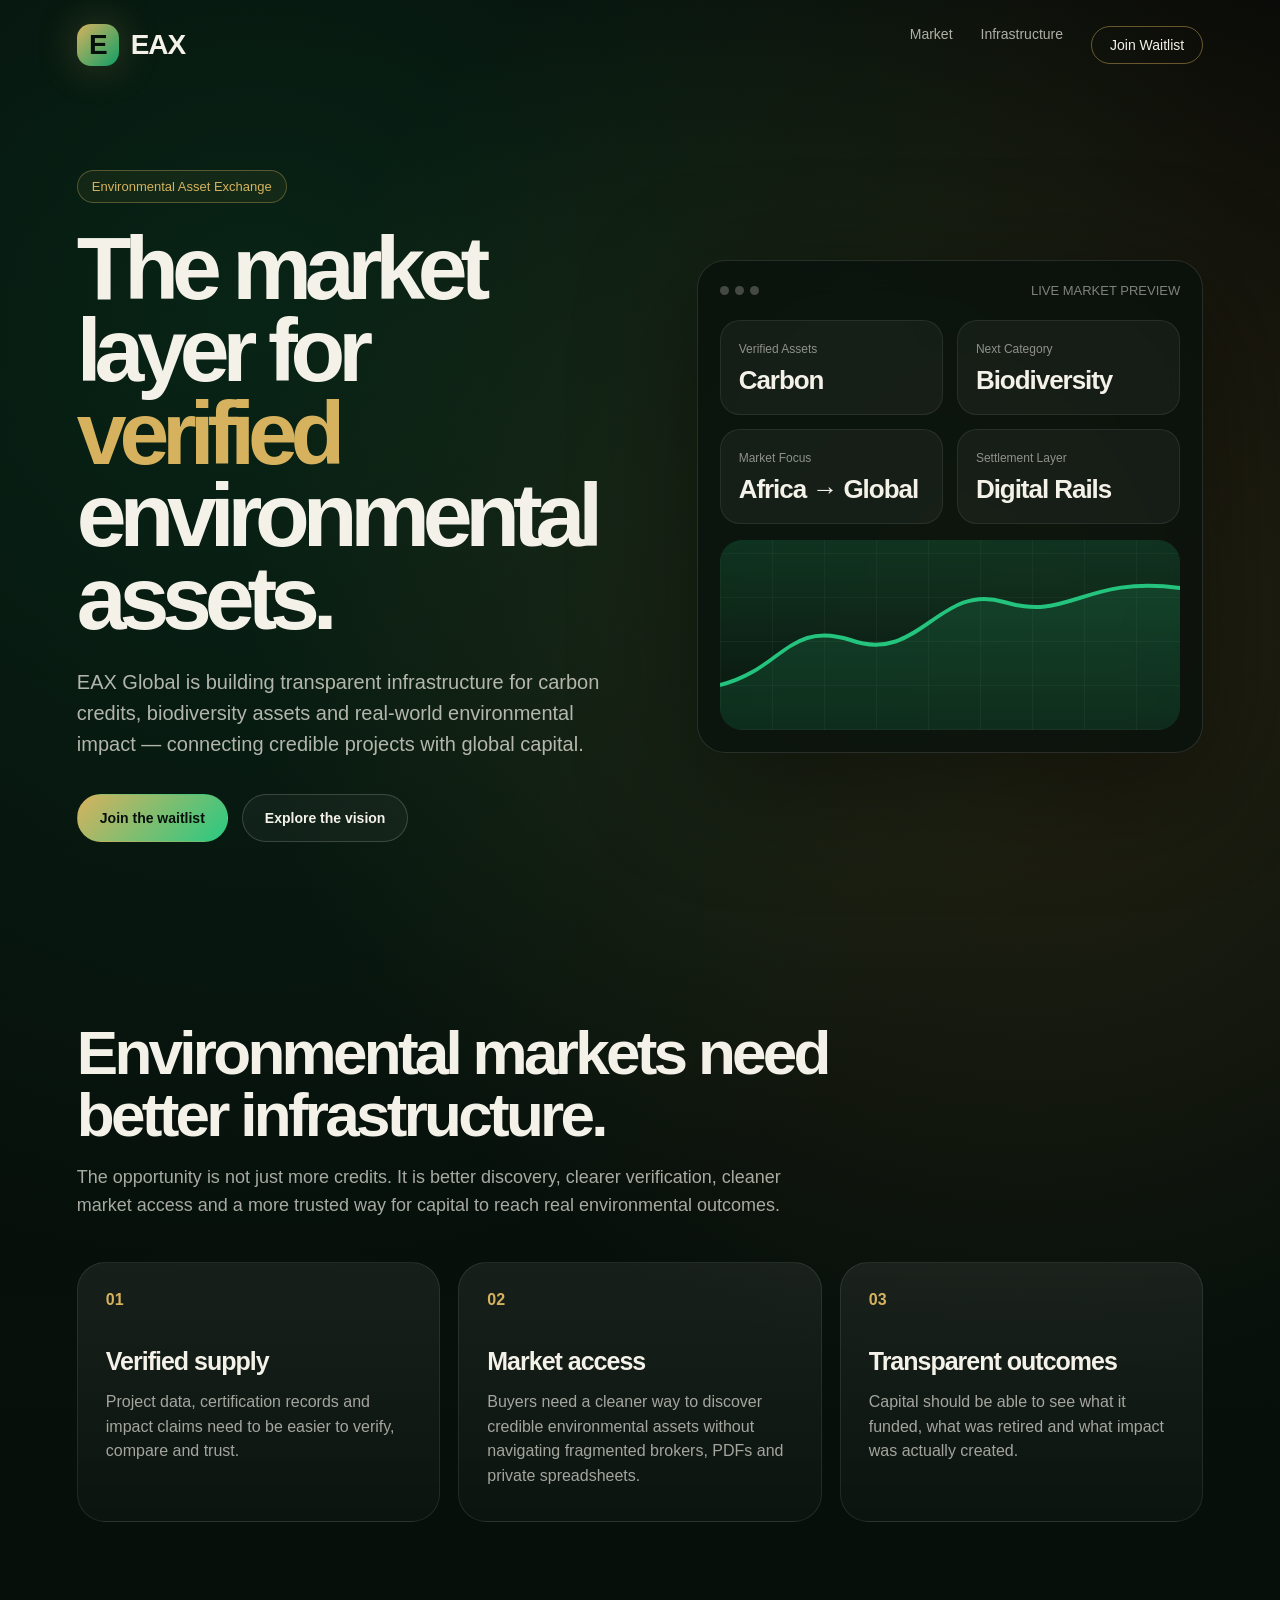
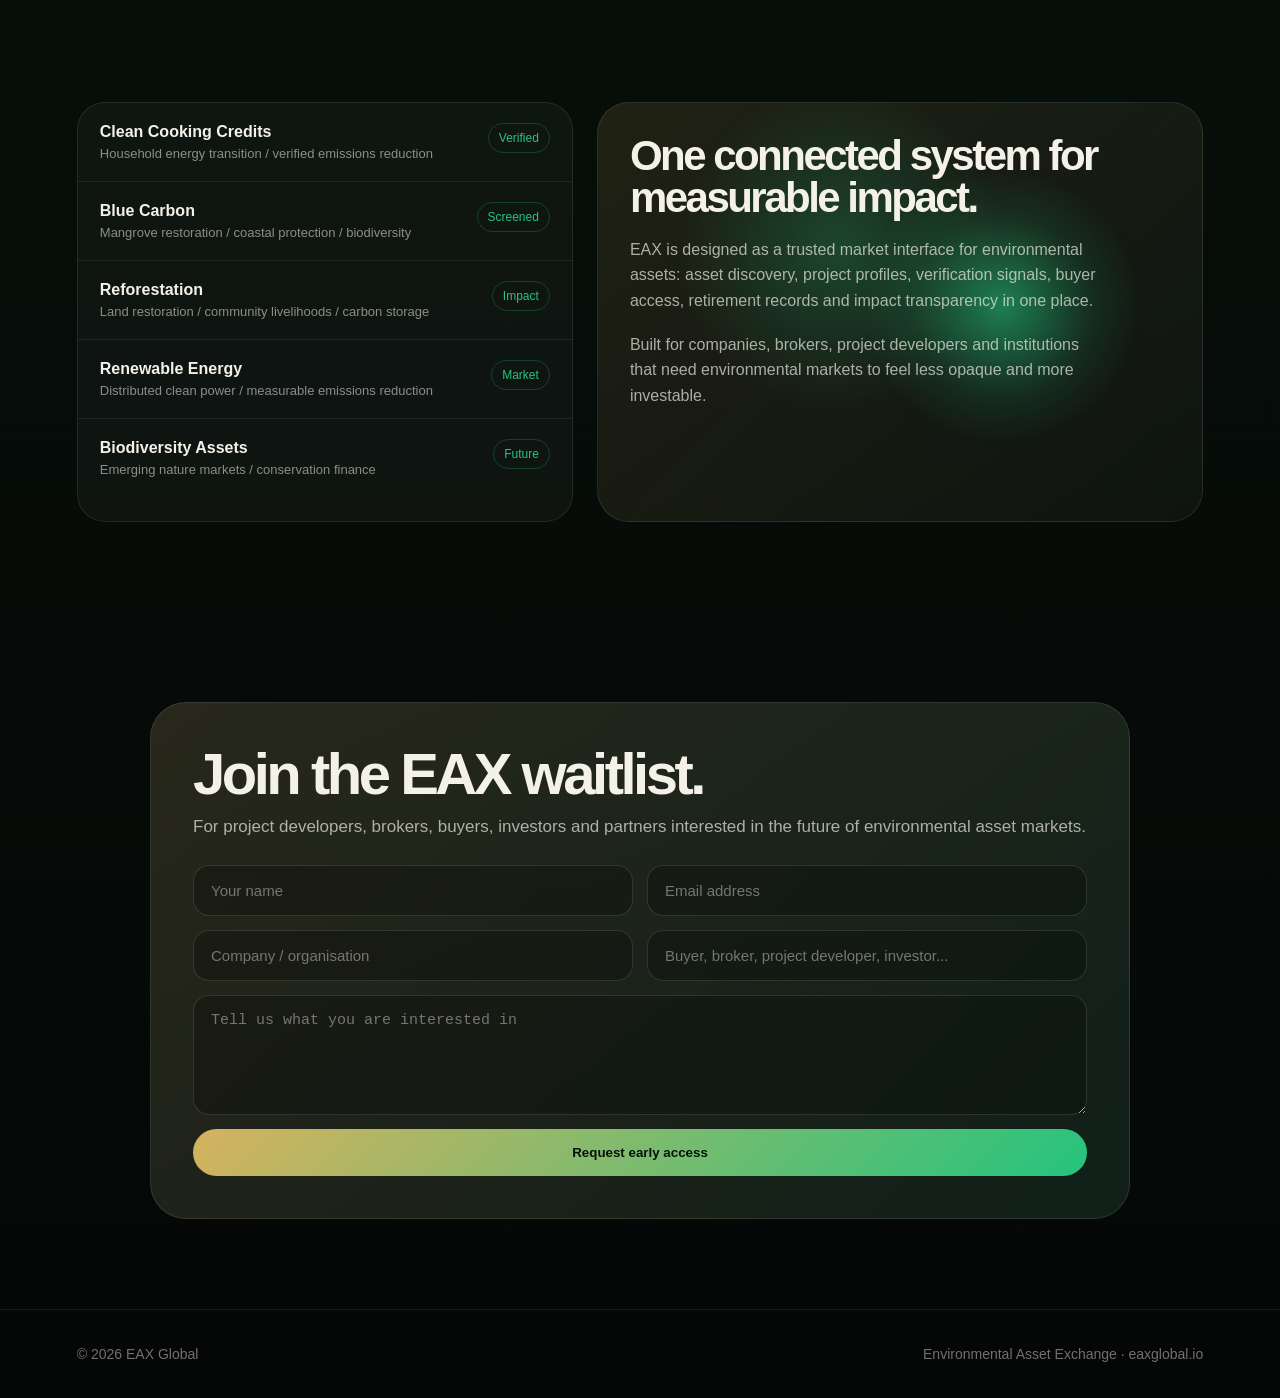
==== Index.html @ 6d9e1824 "Create Index.html" ====
<!DOCTYPE html>
<html lang="en">
<head>
  <meta charset="UTF-8" />
  <meta name="viewport" content="width=device-width, initial-scale=1.0" />
  <title>EAX Global | Environmental Asset Exchange</title>
  <meta name="description" content="EAX Global is building transparent infrastructure for carbon, biodiversity and environmental asset markets." />

  <style>
    * { margin: 0; padding: 0; box-sizing: border-box; }

    body {
      font-family: Inter, Arial, sans-serif;
      background: #050706;
      color: #f4f1e8;
      overflow-x: hidden;
    }

    a { color: inherit; text-decoration: none; }

    .page {
      min-height: 100vh;
      background:
        radial-gradient(circle at 20% 10%, rgba(20, 160, 90, 0.18), transparent 34%),
        radial-gradient(circle at 80% 20%, rgba(212, 168, 74, 0.16), transparent 30%),
        linear-gradient(180deg, #050706 0%, #07100b 45%, #050706 100%);
    }

    header {
      width: 100%;
      padding: 24px 6%;
      display: flex;
      justify-content: space-between;
      align-items: center;
      position: relative;
      z-index: 5;
    }

    .logo {
      display: flex;
      align-items: center;
      gap: 12px;
      font-weight: 800;
      letter-spacing: -0.04em;
      font-size: 28px;
    }

    .mark {
      width: 42px;
      height: 42px;
      border-radius: 14px;
      background: linear-gradient(135deg, #d6b25e, #0f9f66);
      display: grid;
      place-items: center;
      color: #06100b;
      font-weight: 900;
      box-shadow: 0 0 40px rgba(214, 178, 94, 0.25);
    }

    nav {
      display: flex;
      gap: 28px;
      font-size: 14px;
      color: rgba(244, 241, 232, 0.7);
    }

    .nav-cta {
      padding: 10px 18px;
      border: 1px solid rgba(214,178,94,0.45);
      border-radius: 999px;
      color: #f4f1e8;
    }

    .hero {
      min-height: 84vh;
      padding: 80px 6% 90px;
      display: grid;
      grid-template-columns: 1.05fr 0.95fr;
      gap: 60px;
      align-items: center;
      position: relative;
    }

    .eyebrow {
      display: inline-flex;
      padding: 8px 14px;
      border: 1px solid rgba(214,178,94,0.35);
      border-radius: 999px;
      color: #d6b25e;
      font-size: 13px;
      margin-bottom: 24px;
      background: rgba(214,178,94,0.06);
    }

    h1 {
      font-size: clamp(48px, 7vw, 92px);
      line-height: 0.92;
      letter-spacing: -0.08em;
      max-width: 850px;
    }

    .gold { color: #d6b25e; }
    .green { color: #24c47e; }

    .hero p {
      margin-top: 28px;
      font-size: 20px;
      line-height: 1.55;
      color: rgba(244, 241, 232, 0.72);
      max-width: 660px;
    }

    .actions {
      display: flex;
      gap: 14px;
      margin-top: 34px;
      flex-wrap: wrap;
    }

    .btn {
      padding: 15px 22px;
      border-radius: 999px;
      font-weight: 700;
      font-size: 14px;
      border: 1px solid transparent;
      cursor: pointer;
    }

    .btn-primary {
      background: linear-gradient(135deg, #d6b25e, #29c982);
      color: #07100b;
    }

    .btn-secondary {
      border-color: rgba(244,241,232,0.18);
      color: #f4f1e8;
      background: rgba(255,255,255,0.04);
    }

    .terminal {
      border: 1px solid rgba(244,241,232,0.12);
      background: rgba(8, 17, 12, 0.78);
      border-radius: 28px;
      padding: 22px;
      box-shadow: 0 30px 120px rgba(0,0,0,0.45);
      backdrop-filter: blur(18px);
    }

    .terminal-top {
      display: flex;
      justify-content: space-between;
      align-items: center;
      margin-bottom: 22px;
      color: rgba(244,241,232,0.5);
      font-size: 13px;
    }

    .dots span {
      width: 9px;
      height: 9px;
      border-radius: 50%;
      display: inline-block;
      background: rgba(244,241,232,0.25);
      margin-right: 6px;
    }

    .metric-grid {
      display: grid;
      grid-template-columns: repeat(2, 1fr);
      gap: 14px;
    }

    .metric {
      padding: 18px;
      border-radius: 20px;
      background: rgba(255,255,255,0.045);
      border: 1px solid rgba(255,255,255,0.08);
    }

    .metric small {
      color: rgba(244,241,232,0.55);
      font-size: 12px;
    }

    .metric strong {
      display: block;
      margin-top: 8px;
      font-size: 26px;
      letter-spacing: -0.04em;
    }

    .chart {
      margin-top: 16px;
      height: 190px;
      border-radius: 22px;
      background:
        linear-gradient(180deg, rgba(36,196,126,0.18), transparent),
        repeating-linear-gradient(90deg, rgba(255,255,255,0.04) 0 1px, transparent 1px 52px),
        repeating-linear-gradient(0deg, rgba(255,255,255,0.04) 0 1px, transparent 1px 44px);
      position: relative;
      overflow: hidden;
    }

    .chart svg {
      position: absolute;
      inset: 0;
      width: 100%;
      height: 100%;
    }

    section {
      padding: 90px 6%;
    }

    .section-head {
      max-width: 760px;
      margin-bottom: 42px;
    }

    .section-head h2 {
      font-size: clamp(34px, 5vw, 62px);
      line-height: 1;
      letter-spacing: -0.06em;
      margin-bottom: 18px;
    }

    .section-head p {
      color: rgba(244,241,232,0.68);
      font-size: 18px;
      line-height: 1.55;
    }

    .cards {
      display: grid;
      grid-template-columns: repeat(3, 1fr);
      gap: 18px;
    }

    .card {
      min-height: 260px;
      padding: 28px;
      border-radius: 28px;
      background: linear-gradient(180deg, rgba(255,255,255,0.065), rgba(255,255,255,0.025));
      border: 1px solid rgba(255,255,255,0.09);
    }

    .card .num {
      color: #d6b25e;
      font-weight: 800;
      margin-bottom: 38px;
    }

    .card h3 {
      font-size: 25px;
      letter-spacing: -0.04em;
      margin-bottom: 14px;
    }

    .card p {
      color: rgba(244,241,232,0.65);
      line-height: 1.55;
    }

    .market {
      display: grid;
      grid-template-columns: 0.9fr 1.1fr;
      gap: 24px;
      align-items: stretch;
    }

    .asset-list {
      border-radius: 28px;
      overflow: hidden;
      border: 1px solid rgba(255,255,255,0.09);
      background: rgba(255,255,255,0.035);
    }

    .row {
      display: grid;
      grid-template-columns: 1fr auto;
      padding: 20px 22px;
      border-bottom: 1px solid rgba(255,255,255,0.075);
      gap: 18px;
    }

    .row:last-child { border-bottom: none; }

    .row span {
      color: rgba(244,241,232,0.55);
      font-size: 13px;
      display: block;
      margin-top: 5px;
    }

    .badge {
      color: #24c47e;
      border: 1px solid rgba(36,196,126,0.25);
      padding: 7px 10px;
      border-radius: 999px;
      font-size: 12px;
      height: fit-content;
    }

    .visual {
      border-radius: 32px;
      padding: 32px;
      min-height: 420px;
      background:
        radial-gradient(circle at 40% 35%, rgba(36,196,126,0.25), transparent 36%),
        linear-gradient(135deg, rgba(214,178,94,0.12), rgba(255,255,255,0.035));
      border: 1px solid rgba(255,255,255,0.09);
      position: relative;
      overflow: hidden;
    }

    .orb {
      position: absolute;
      width: 280px;
      height: 280px;
      border-radius: 50%;
      right: 10%;
      top: 15%;
      background:
        radial-gradient(circle, rgba(36,196,126,0.6), rgba(36,196,126,0.12) 45%, transparent 70%);
      filter: blur(4px);
    }

    .visual-content {
      position: relative;
      z-index: 2;
      max-width: 470px;
    }

    .visual-content h3 {
      font-size: 42px;
      line-height: 1;
      letter-spacing: -0.06em;
      margin-bottom: 18px;
    }

    .visual-content p {
      color: rgba(244,241,232,0.68);
      line-height: 1.6;
    }

    .form-wrap {
      max-width: 980px;
      margin: 0 auto;
      border-radius: 36px;
      padding: 42px;
      background:
        linear-gradient(135deg, rgba(214,178,94,0.12), rgba(36,196,126,0.08)),
        rgba(255,255,255,0.04);
      border: 1px solid rgba(255,255,255,0.1);
    }

    .form-wrap h2 {
      font-size: clamp(34px, 5vw, 58px);
      line-height: 1;
      letter-spacing: -0.06em;
      margin-bottom: 14px;
    }

    .form-wrap p {
      color: rgba(244,241,232,0.68);
      margin-bottom: 28px;
      font-size: 17px;
    }

    form {
      display: grid;
      grid-template-columns: repeat(2, 1fr);
      gap: 14px;
    }

    input, textarea {
      width: 100%;
      padding: 16px 17px;
      border-radius: 16px;
      border: 1px solid rgba(255,255,255,0.12);
      background: rgba(0,0,0,0.24);
      color: #f4f1e8;
      font-size: 15px;
      outline: none;
    }

    textarea {
      grid-column: span 2;
      min-height: 120px;
      resize: vertical;
    }

    form button {
      grid-column: span 2;
      padding: 16px 22px;
      border: none;
      border-radius: 999px;
      background: linear-gradient(135deg, #d6b25e, #24c47e);
      color: #07100b;
      font-weight: 900;
      cursor: pointer;
    }

    footer {
      padding: 36px 6%;
      display: flex;
      justify-content: space-between;
      color: rgba(244,241,232,0.45);
      border-top: 1px solid rgba(255,255,255,0.08);
      font-size: 14px;
    }

    @media (max-width: 900px) {
      nav { display: none; }

      .hero,
      .market {
        grid-template-columns: 1fr;
      }

      .cards {
        grid-template-columns: 1fr;
      }

      .metric-grid {
        grid-template-columns: 1fr;
      }

      form {
        grid-template-columns: 1fr;
      }

      textarea,
      form button {
        grid-column: span 1;
      }

      footer {
        flex-direction: column;
        gap: 10px;
      }
    }
  </style>
</head>

<body>
  <div class="page">
    <header>
      <div class="logo">
        <div class="mark">E</div>
        <div>EAX</div>
      </div>

      <nav>
        <a href="#market">Market</a>
        <a href="#infrastructure">Infrastructure</a>
        <a href="#waitlist" class="nav-cta">Join Waitlist</a>
      </nav>
    </header>

    <main>
      <section class="hero">
        <div>
          <div class="eyebrow">Environmental Asset Exchange</div>

          <h1>
            The market layer for <span class="gold">verified</span> environmental assets.
          </h1>

          <p>
            EAX Global is building transparent infrastructure for carbon credits,
            biodiversity assets and real-world environmental impact — connecting
            credible projects with global capital.
          </p>

          <div class="actions">
            <a href="#waitlist" class="btn btn-primary">Join the waitlist</a>
            <a href="#market" class="btn btn-secondary">Explore the vision</a>
          </div>
        </div>

        <div class="terminal">
          <div class="terminal-top">
            <div class="dots"><span></span><span></span><span></span></div>
            <div>LIVE MARKET PREVIEW</div>
          </div>

          <div class="metric-grid">
            <div class="metric">
              <small>Verified Assets</small>
              <strong>Carbon</strong>
            </div>
            <div class="metric">
              <small>Next Category</small>
              <strong>Biodiversity</strong>
            </div>
            <div class="metric">
              <small>Market Focus</small>
              <strong>Africa → Global</strong>
            </div>
            <div class="metric">
              <small>Settlement Layer</small>
              <strong>Digital Rails</strong>
            </div>
          </div>

          <div class="chart">
            <svg viewBox="0 0 600 190" preserveAspectRatio="none">
              <path d="M0 145 C80 130 90 80 170 100 C260 125 285 42 370 62 C455 82 475 35 600 48"
                fill="none" stroke="#24c47e" stroke-width="4"/>
              <path d="M0 145 C80 130 90 80 170 100 C260 125 285 42 370 62 C455 82 475 35 600 48 L600 190 L0 190 Z"
                fill="rgba(36,196,126,0.14)"/>
            </svg>
          </div>
        </div>
      </section>

      <section id="infrastructure">
        <div class="section-head">
          <h2>Environmental markets need better infrastructure.</h2>
          <p>
            The opportunity is not just more credits. It is better discovery,
            clearer verification, cleaner market access and a more trusted way
            for capital to reach real environmental outcomes.
          </p>
        </div>

        <div class="cards">
          <div class="card">
            <div class="num">01</div>
            <h3>Verified supply</h3>
            <p>
              Project data, certification records and impact claims need to be easier
              to verify, compare and trust.
            </p>
          </div>

          <div class="card">
            <div class="num">02</div>
            <h3>Market access</h3>
            <p>
              Buyers need a cleaner way to discover credible environmental assets
              without navigating fragmented brokers, PDFs and private spreadsheets.
            </p>
          </div>

          <div class="card">
            <div class="num">03</div>
            <h3>Transparent outcomes</h3>
            <p>
              Capital should be able to see what it funded, what was retired and what
              impact was actually created.
            </p>
          </div>
        </div>
      </section>

      <section id="market">
        <div class="market">
          <div class="asset-list">
            <div class="row">
              <div>
                <strong>Clean Cooking Credits</strong>
                <span>Household energy transition / verified emissions reduction</span>
              </div>
              <div class="badge">Verified</div>
            </div>

            <div class="row">
              <div>
                <strong>Blue Carbon</strong>
                <span>Mangrove restoration / coastal protection / biodiversity</span>
              </div>
              <div class="badge">Screened</div>
            </div>

            <div class="row">
              <div>
                <strong>Reforestation</strong>
                <span>Land restoration / community livelihoods / carbon storage</span>
              </div>
              <div class="badge">Impact</div>
            </div>

            <div class="row">
              <div>
                <strong>Renewable Energy</strong>
                <span>Distributed clean power / measurable emissions reduction</span>
              </div>
              <div class="badge">Market</div>
            </div>

            <div class="row">
              <div>
                <strong>Biodiversity Assets</strong>
                <span>Emerging nature markets / conservation finance</span>
              </div>
              <div class="badge">Future</div>
            </div>
          </div>

          <div class="visual">
            <div class="orb"></div>
            <div class="visual-content">
              <h3>One connected system for measurable impact.</h3>
              <p>
                EAX is designed as a trusted market interface for environmental assets:
                asset discovery, project profiles, verification signals, buyer access,
                retirement records and impact transparency in one place.
              </p>
              <br />
              <p>
                Built for companies, brokers, project developers and institutions that
                need environmental markets to feel less opaque and more investable.
              </p>
            </div>
          </div>
        </div>
      </section>

      <section id="waitlist">
        <div class="form-wrap">
          <h2>Join the EAX waitlist.</h2>
          <p>
            For project developers, brokers, buyers, investors and partners interested
            in the future of environmental asset markets.
          </p>

          <form name="eax-waitlist" method="POST" data-netlify="true">
            <input type="hidden" name="form-name" value="eax-waitlist" />

            <input type="text" name="name" placeholder="Your name" required />
            <input type="email" name="email" placeholder="Email address" required />
            <input type="text" name="company" placeholder="Company / organisation" />
            <input type="text" name="role" placeholder="Buyer, broker, project developer, investor..." />

            <textarea name="message" placeholder="Tell us what you are interested in"></textarea>

            <button type="submit">Request early access</button>
          </form>
        </div>
      </section>
    </main>

    <footer>
      <div>© 2026 EAX Global</div>
      <div>Environmental Asset Exchange · eaxglobal.io</div>
    </footer>
  </div>
</body>
</html>
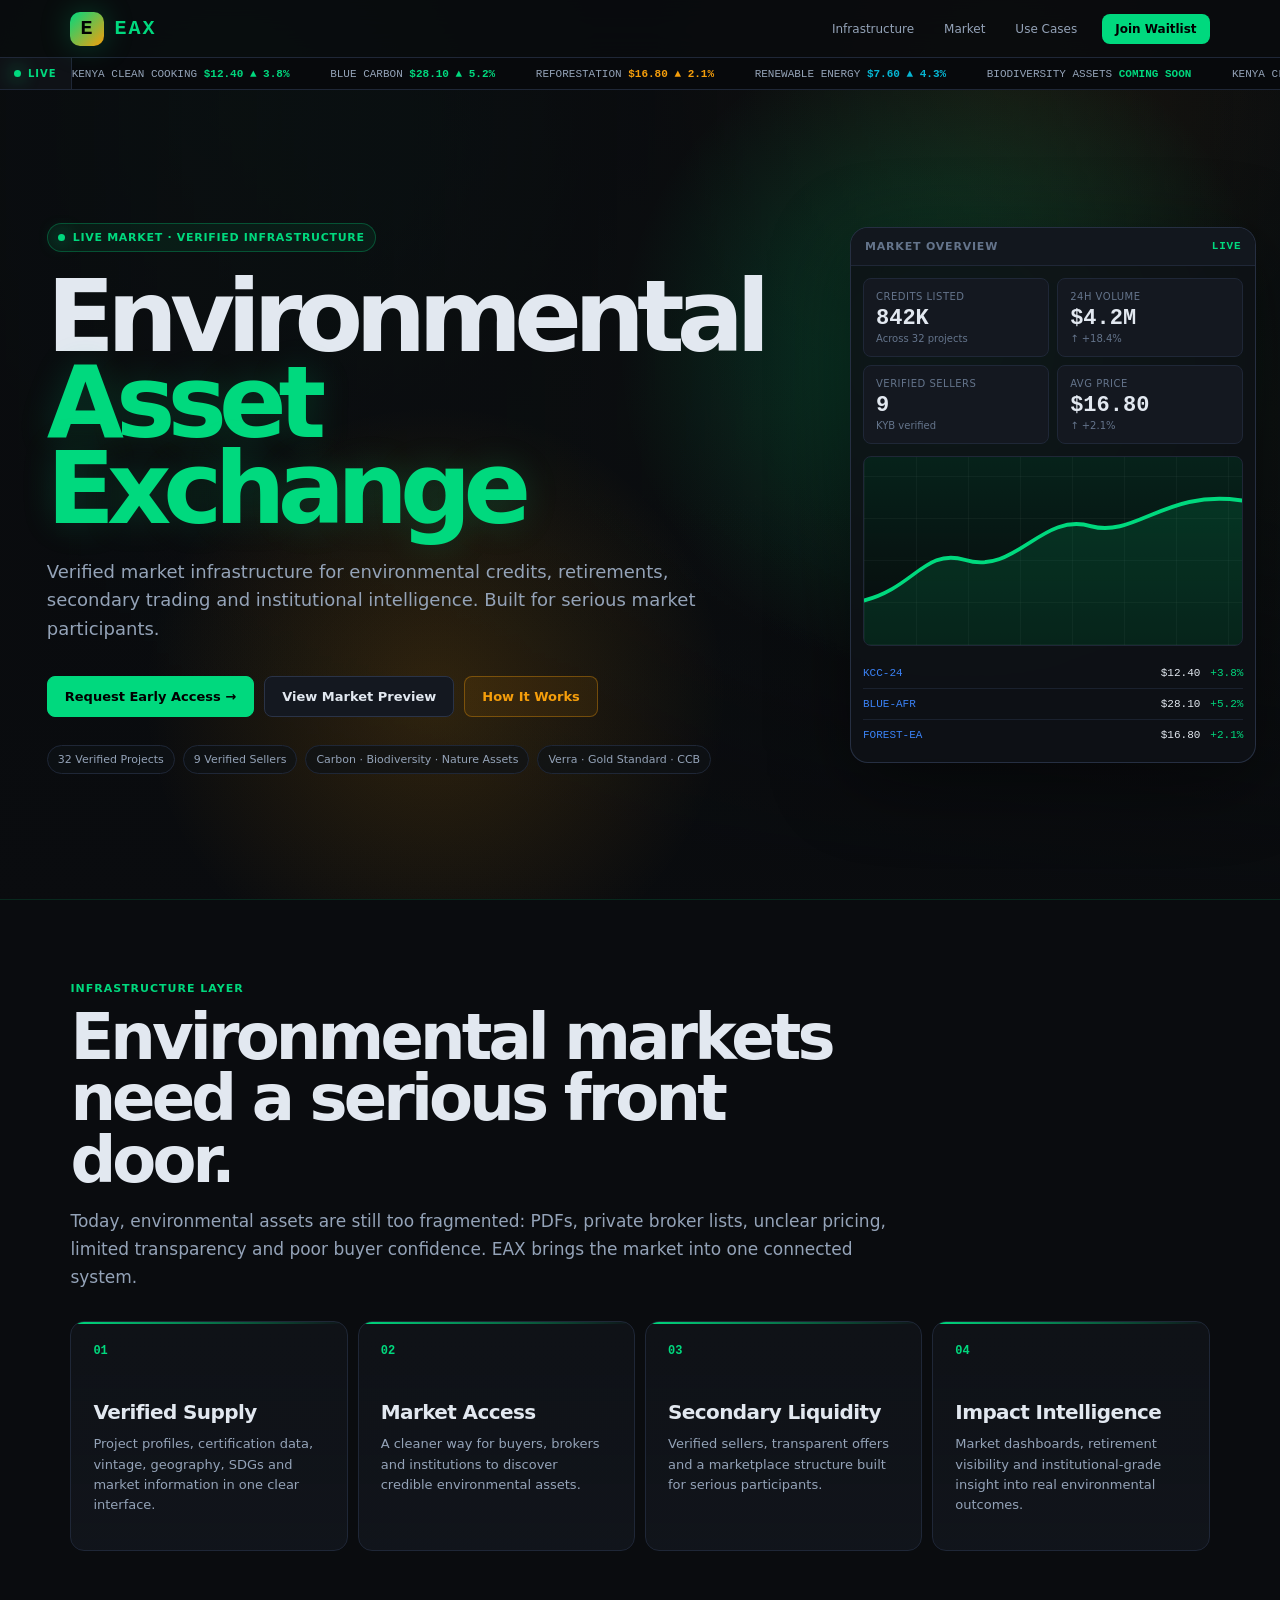
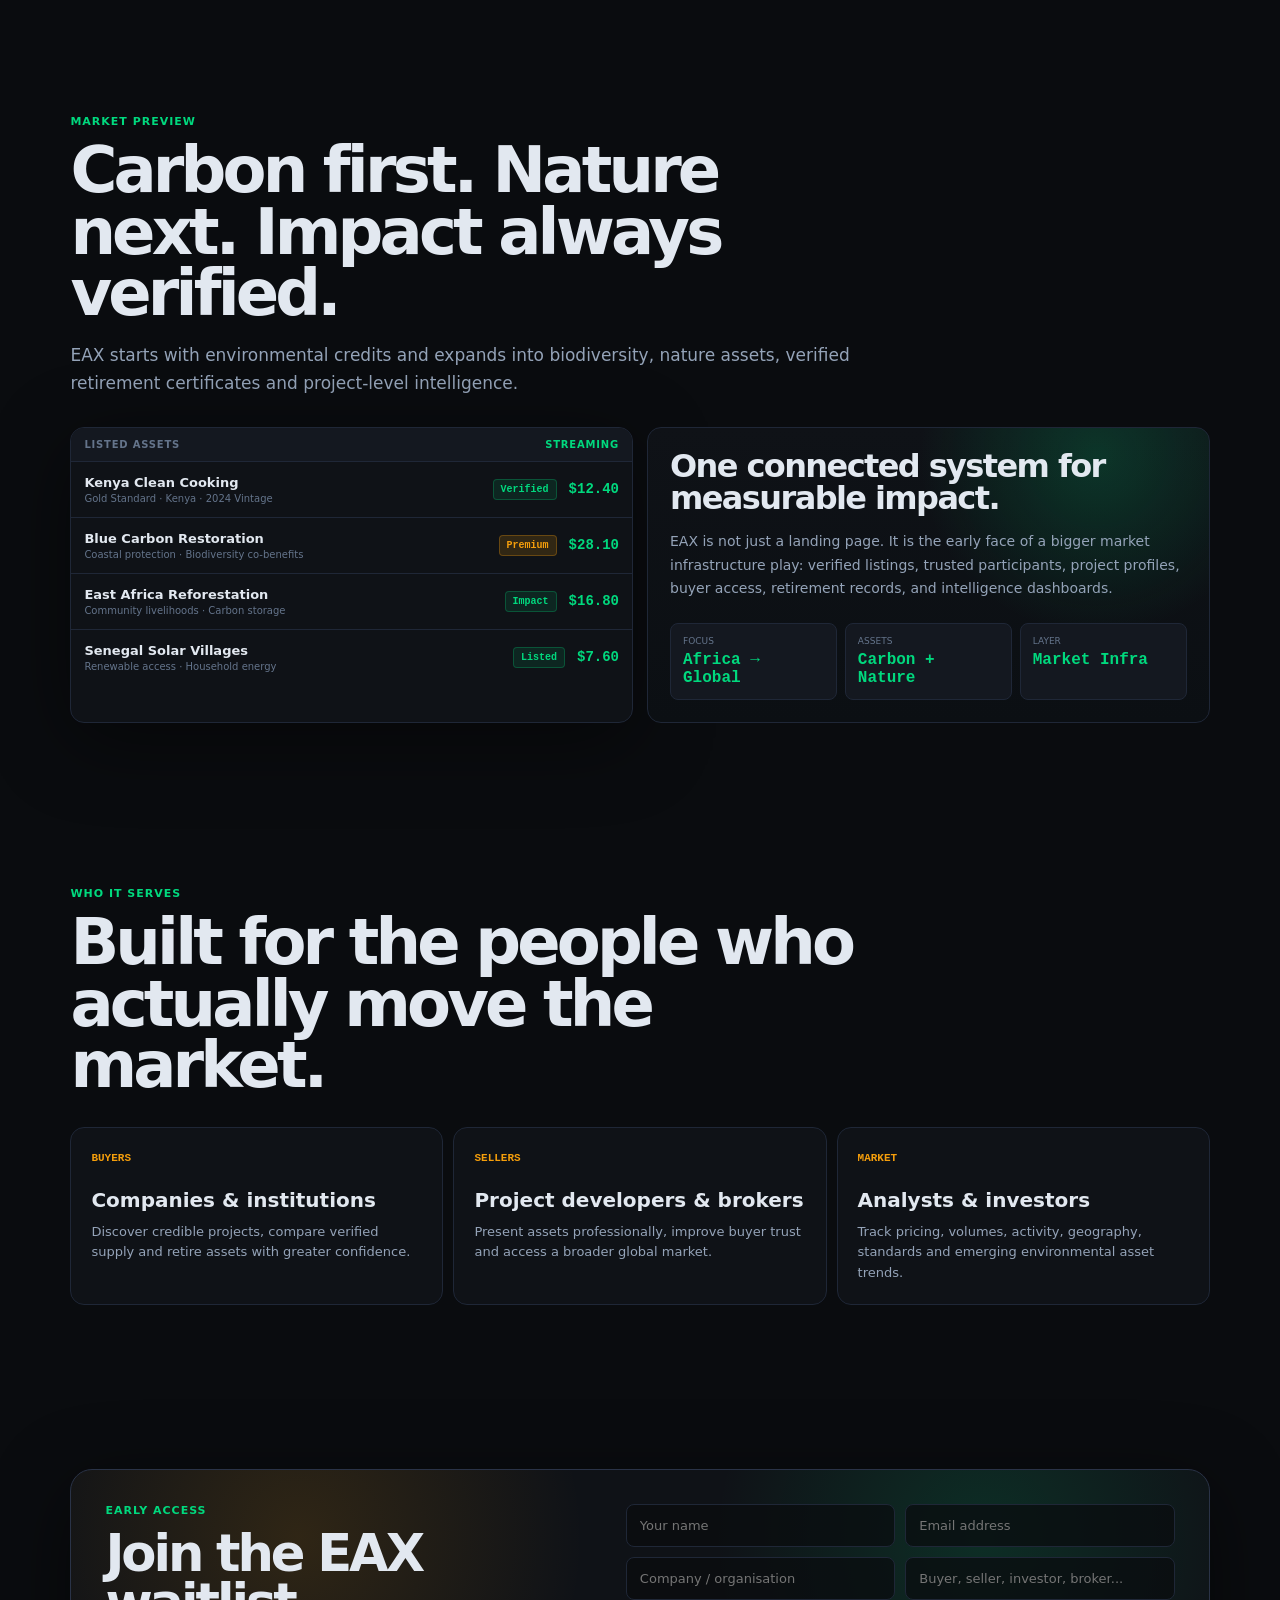
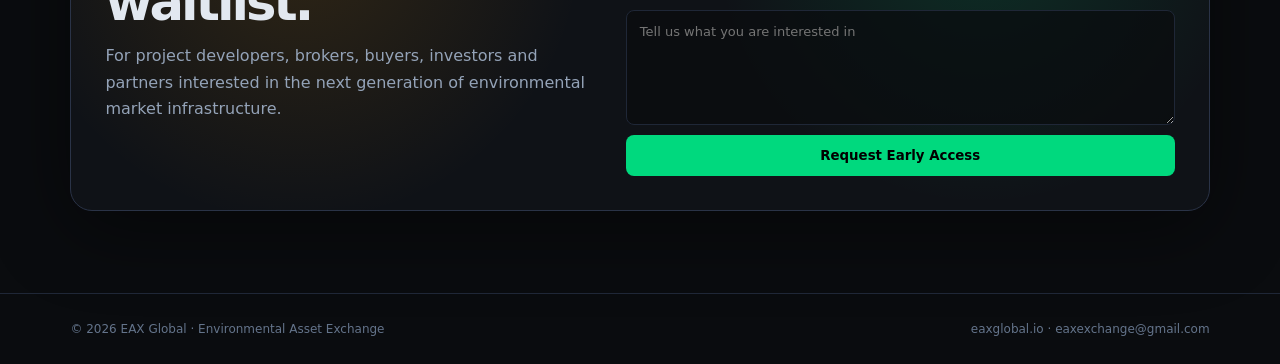
==== commit ba9cde7e: "Update Index.html" ====
--- a/Index.html
+++ b/Index.html
@@ -1,651 +1,1060 @@
 <!DOCTYPE html>
 <html lang="en">
 <head>
-  <meta charset="UTF-8" />
-  <meta name="viewport" content="width=device-width, initial-scale=1.0" />
-  <title>EAX Global | Environmental Asset Exchange</title>
-  <meta name="description" content="EAX Global is building transparent infrastructure for carbon, biodiversity and environmental asset markets." />
-
-  <style>
-    * { margin: 0; padding: 0; box-sizing: border-box; }
-
-    body {
-      font-family: Inter, Arial, sans-serif;
-      background: #050706;
-      color: #f4f1e8;
-      overflow-x: hidden;
-    }
-
-    a { color: inherit; text-decoration: none; }
-
-    .page {
-      min-height: 100vh;
-      background:
-        radial-gradient(circle at 20% 10%, rgba(20, 160, 90, 0.18), transparent 34%),
-        radial-gradient(circle at 80% 20%, rgba(212, 168, 74, 0.16), transparent 30%),
-        linear-gradient(180deg, #050706 0%, #07100b 45%, #050706 100%);
-    }
-
-    header {
-      width: 100%;
-      padding: 24px 6%;
-      display: flex;
-      justify-content: space-between;
-      align-items: center;
-      position: relative;
-      z-index: 5;
-    }
-
-    .logo {
-      display: flex;
-      align-items: center;
-      gap: 12px;
-      font-weight: 800;
-      letter-spacing: -0.04em;
-      font-size: 28px;
-    }
-
-    .mark {
-      width: 42px;
-      height: 42px;
-      border-radius: 14px;
-      background: linear-gradient(135deg, #d6b25e, #0f9f66);
-      display: grid;
-      place-items: center;
-      color: #06100b;
-      font-weight: 900;
-      box-shadow: 0 0 40px rgba(214, 178, 94, 0.25);
-    }
-
-    nav {
-      display: flex;
-      gap: 28px;
-      font-size: 14px;
-      color: rgba(244, 241, 232, 0.7);
-    }
-
-    .nav-cta {
-      padding: 10px 18px;
-      border: 1px solid rgba(214,178,94,0.45);
-      border-radius: 999px;
-      color: #f4f1e8;
-    }
-
-    .hero {
-      min-height: 84vh;
-      padding: 80px 6% 90px;
-      display: grid;
-      grid-template-columns: 1.05fr 0.95fr;
-      gap: 60px;
-      align-items: center;
-      position: relative;
-    }
-
-    .eyebrow {
-      display: inline-flex;
-      padding: 8px 14px;
-      border: 1px solid rgba(214,178,94,0.35);
-      border-radius: 999px;
-      color: #d6b25e;
-      font-size: 13px;
-      margin-bottom: 24px;
-      background: rgba(214,178,94,0.06);
-    }
-
-    h1 {
-      font-size: clamp(48px, 7vw, 92px);
-      line-height: 0.92;
-      letter-spacing: -0.08em;
-      max-width: 850px;
-    }
-
-    .gold { color: #d6b25e; }
-    .green { color: #24c47e; }
-
-    .hero p {
-      margin-top: 28px;
-      font-size: 20px;
-      line-height: 1.55;
-      color: rgba(244, 241, 232, 0.72);
-      max-width: 660px;
-    }
-
-    .actions {
-      display: flex;
-      gap: 14px;
-      margin-top: 34px;
-      flex-wrap: wrap;
-    }
-
-    .btn {
-      padding: 15px 22px;
-      border-radius: 999px;
-      font-weight: 700;
-      font-size: 14px;
-      border: 1px solid transparent;
-      cursor: pointer;
-    }
-
-    .btn-primary {
-      background: linear-gradient(135deg, #d6b25e, #29c982);
-      color: #07100b;
-    }
-
-    .btn-secondary {
-      border-color: rgba(244,241,232,0.18);
-      color: #f4f1e8;
-      background: rgba(255,255,255,0.04);
-    }
-
-    .terminal {
-      border: 1px solid rgba(244,241,232,0.12);
-      background: rgba(8, 17, 12, 0.78);
-      border-radius: 28px;
-      padding: 22px;
-      box-shadow: 0 30px 120px rgba(0,0,0,0.45);
-      backdrop-filter: blur(18px);
-    }
-
-    .terminal-top {
-      display: flex;
-      justify-content: space-between;
-      align-items: center;
-      margin-bottom: 22px;
-      color: rgba(244,241,232,0.5);
-      font-size: 13px;
-    }
-
-    .dots span {
-      width: 9px;
-      height: 9px;
-      border-radius: 50%;
-      display: inline-block;
-      background: rgba(244,241,232,0.25);
-      margin-right: 6px;
-    }
-
-    .metric-grid {
-      display: grid;
-      grid-template-columns: repeat(2, 1fr);
-      gap: 14px;
-    }
-
-    .metric {
-      padding: 18px;
-      border-radius: 20px;
-      background: rgba(255,255,255,0.045);
-      border: 1px solid rgba(255,255,255,0.08);
-    }
-
-    .metric small {
-      color: rgba(244,241,232,0.55);
-      font-size: 12px;
-    }
-
-    .metric strong {
-      display: block;
-      margin-top: 8px;
-      font-size: 26px;
-      letter-spacing: -0.04em;
-    }
-
-    .chart {
-      margin-top: 16px;
-      height: 190px;
-      border-radius: 22px;
-      background:
-        linear-gradient(180deg, rgba(36,196,126,0.18), transparent),
-        repeating-linear-gradient(90deg, rgba(255,255,255,0.04) 0 1px, transparent 1px 52px),
-        repeating-linear-gradient(0deg, rgba(255,255,255,0.04) 0 1px, transparent 1px 44px);
-      position: relative;
-      overflow: hidden;
-    }
-
-    .chart svg {
-      position: absolute;
-      inset: 0;
-      width: 100%;
-      height: 100%;
-    }
-
-    section {
-      padding: 90px 6%;
-    }
-
-    .section-head {
-      max-width: 760px;
-      margin-bottom: 42px;
-    }
-
-    .section-head h2 {
-      font-size: clamp(34px, 5vw, 62px);
-      line-height: 1;
-      letter-spacing: -0.06em;
-      margin-bottom: 18px;
-    }
-
-    .section-head p {
-      color: rgba(244,241,232,0.68);
-      font-size: 18px;
-      line-height: 1.55;
-    }
-
-    .cards {
-      display: grid;
-      grid-template-columns: repeat(3, 1fr);
-      gap: 18px;
-    }
-
-    .card {
-      min-height: 260px;
-      padding: 28px;
-      border-radius: 28px;
-      background: linear-gradient(180deg, rgba(255,255,255,0.065), rgba(255,255,255,0.025));
-      border: 1px solid rgba(255,255,255,0.09);
-    }
-
-    .card .num {
-      color: #d6b25e;
-      font-weight: 800;
-      margin-bottom: 38px;
-    }
-
-    .card h3 {
-      font-size: 25px;
-      letter-spacing: -0.04em;
-      margin-bottom: 14px;
-    }
-
-    .card p {
-      color: rgba(244,241,232,0.65);
-      line-height: 1.55;
-    }
-
-    .market {
-      display: grid;
-      grid-template-columns: 0.9fr 1.1fr;
-      gap: 24px;
-      align-items: stretch;
-    }
-
-    .asset-list {
-      border-radius: 28px;
-      overflow: hidden;
-      border: 1px solid rgba(255,255,255,0.09);
-      background: rgba(255,255,255,0.035);
-    }
-
-    .row {
-      display: grid;
-      grid-template-columns: 1fr auto;
-      padding: 20px 22px;
-      border-bottom: 1px solid rgba(255,255,255,0.075);
-      gap: 18px;
-    }
-
-    .row:last-child { border-bottom: none; }
-
-    .row span {
-      color: rgba(244,241,232,0.55);
-      font-size: 13px;
-      display: block;
-      margin-top: 5px;
-    }
-
-    .badge {
-      color: #24c47e;
-      border: 1px solid rgba(36,196,126,0.25);
-      padding: 7px 10px;
-      border-radius: 999px;
-      font-size: 12px;
-      height: fit-content;
-    }
-
-    .visual {
-      border-radius: 32px;
-      padding: 32px;
-      min-height: 420px;
-      background:
-        radial-gradient(circle at 40% 35%, rgba(36,196,126,0.25), transparent 36%),
-        linear-gradient(135deg, rgba(214,178,94,0.12), rgba(255,255,255,0.035));
-      border: 1px solid rgba(255,255,255,0.09);
-      position: relative;
-      overflow: hidden;
-    }
-
-    .orb {
-      position: absolute;
-      width: 280px;
-      height: 280px;
-      border-radius: 50%;
-      right: 10%;
-      top: 15%;
-      background:
-        radial-gradient(circle, rgba(36,196,126,0.6), rgba(36,196,126,0.12) 45%, transparent 70%);
-      filter: blur(4px);
-    }
-
-    .visual-content {
-      position: relative;
-      z-index: 2;
-      max-width: 470px;
-    }
-
-    .visual-content h3 {
-      font-size: 42px;
-      line-height: 1;
-      letter-spacing: -0.06em;
-      margin-bottom: 18px;
-    }
-
-    .visual-content p {
-      color: rgba(244,241,232,0.68);
-      line-height: 1.6;
-    }
-
-    .form-wrap {
-      max-width: 980px;
-      margin: 0 auto;
-      border-radius: 36px;
-      padding: 42px;
-      background:
-        linear-gradient(135deg, rgba(214,178,94,0.12), rgba(36,196,126,0.08)),
-        rgba(255,255,255,0.04);
-      border: 1px solid rgba(255,255,255,0.1);
-    }
-
-    .form-wrap h2 {
-      font-size: clamp(34px, 5vw, 58px);
-      line-height: 1;
-      letter-spacing: -0.06em;
-      margin-bottom: 14px;
-    }
-
-    .form-wrap p {
-      color: rgba(244,241,232,0.68);
-      margin-bottom: 28px;
-      font-size: 17px;
-    }
-
-    form {
-      display: grid;
-      grid-template-columns: repeat(2, 1fr);
-      gap: 14px;
-    }
-
-    input, textarea {
-      width: 100%;
-      padding: 16px 17px;
-      border-radius: 16px;
-      border: 1px solid rgba(255,255,255,0.12);
-      background: rgba(0,0,0,0.24);
-      color: #f4f1e8;
-      font-size: 15px;
-      outline: none;
-    }
-
-    textarea {
-      grid-column: span 2;
-      min-height: 120px;
-      resize: vertical;
-    }
-
-    form button {
-      grid-column: span 2;
-      padding: 16px 22px;
-      border: none;
-      border-radius: 999px;
-      background: linear-gradient(135deg, #d6b25e, #24c47e);
-      color: #07100b;
-      font-weight: 900;
-      cursor: pointer;
-    }
-
-    footer {
-      padding: 36px 6%;
-      display: flex;
-      justify-content: space-between;
-      color: rgba(244,241,232,0.45);
-      border-top: 1px solid rgba(255,255,255,0.08);
-      font-size: 14px;
-    }
-
-    @media (max-width: 900px) {
-      nav { display: none; }
-
-      .hero,
-      .market {
-        grid-template-columns: 1fr;
-      }
-
-      .cards {
-        grid-template-columns: 1fr;
-      }
-
-      .metric-grid {
-        grid-template-columns: 1fr;
-      }
-
-      form {
-        grid-template-columns: 1fr;
-      }
-
-      textarea,
-      form button {
-        grid-column: span 1;
-      }
-
-      footer {
-        flex-direction: column;
-        gap: 10px;
-      }
-    }
-  </style>
+<meta charset="UTF-8" />
+<meta name="viewport" content="width=device-width,initial-scale=1.0" />
+<title>EAX Global | Environmental Asset Exchange</title>
+<meta name="description" content="EAX Global is building verified market infrastructure for environmental assets, carbon credits, biodiversity and institutional impact markets." />
+
+<style>
+:root{
+  --bg:#0a0c0f;
+  --bg2:#0f1217;
+  --bg3:#141820;
+  --bg4:#1a1f2b;
+  --bg5:#1e2433;
+  --border:#1f2737;
+  --border2:#2a3347;
+  --text:#e2e8f0;
+  --text2:#94a3b8;
+  --text3:#64748b;
+  --green:#00d97e;
+  --green2:#00a85d;
+  --green3:rgba(0,217,126,0.1);
+  --gold:#f59e0b;
+  --gold2:rgba(245,158,11,0.15);
+  --blue:#3b82f6;
+  --cyan:#06b6d4;
+  --red:#ff4757;
+  --radius:8px;
+  --radius2:14px;
+  --mono:'Courier New',monospace;
+  --shadow:0 18px 80px rgba(0,0,0,0.45);
+}
+
+*{margin:0;padding:0;box-sizing:border-box}
+html{scroll-behavior:smooth}
+body{
+  background:var(--bg);
+  color:var(--text);
+  font-family:'Segoe UI',system-ui,-apple-system,BlinkMacSystemFont,sans-serif;
+  font-size:14px;
+  overflow-x:hidden;
+}
+a{text-decoration:none;color:inherit}
+button,input,textarea{font-family:inherit}
+
+body::before{
+  content:"";
+  position:fixed;
+  inset:0;
+  pointer-events:none;
+  z-index:-2;
+  background:
+    radial-gradient(circle at 18% 12%,rgba(0,217,126,0.16),transparent 28%),
+    radial-gradient(circle at 78% 8%,rgba(245,158,11,0.11),transparent 27%),
+    linear-gradient(180deg,#0a0c0f 0%,#0e1412 46%,#0a0c0f 100%);
+}
+
+body::after{
+  content:"";
+  position:fixed;
+  inset:0;
+  pointer-events:none;
+  z-index:-1;
+  opacity:.22;
+  background-image:
+    linear-gradient(rgba(255,255,255,0.03) 1px,transparent 1px),
+    linear-gradient(90deg,rgba(255,255,255,0.03) 1px,transparent 1px);
+  background-size:56px 56px;
+  mask-image:linear-gradient(to bottom,rgba(0,0,0,1),transparent 75%);
+}
+
+.nav{
+  position:fixed;
+  top:0;left:0;right:0;
+  height:58px;
+  z-index:1000;
+  display:flex;
+  align-items:center;
+  justify-content:space-between;
+  padding:0 5.5%;
+  background:rgba(9,11,14,0.92);
+  border-bottom:1px solid var(--border);
+  backdrop-filter:blur(14px);
+}
+
+.logo{
+  display:flex;
+  align-items:center;
+  gap:10px;
+  font-family:var(--mono);
+  font-weight:900;
+  letter-spacing:2px;
+  color:var(--green);
+  font-size:20px;
+}
+
+.logo-mark{
+  width:34px;height:34px;
+  border-radius:10px;
+  display:grid;
+  place-items:center;
+  background:linear-gradient(135deg,var(--green),var(--gold));
+  color:#020403;
+  box-shadow:0 0 30px rgba(0,217,126,0.25);
+}
+
+.nav-links{
+  display:flex;
+  align-items:center;
+  gap:4px;
+}
+
+.nav-links a{
+  padding:7px 12px;
+  border-radius:var(--radius);
+  color:var(--text2);
+  font-size:12px;
+  border:1px solid transparent;
+}
+
+.nav-links a:hover{
+  background:var(--bg4);
+  color:var(--text);
+  border-color:var(--border2);
+}
+
+.nav-cta{
+  margin-left:8px;
+  background:var(--green)!important;
+  color:#000!important;
+  font-weight:800;
+}
+
+.ticker{
+  position:fixed;
+  top:58px;
+  left:0;right:0;
+  height:32px;
+  z-index:999;
+  display:flex;
+  align-items:center;
+  overflow:hidden;
+  background:#07090c;
+  border-bottom:1px solid var(--border);
+}
+
+.ticker-label{
+  height:100%;
+  display:flex;
+  align-items:center;
+  gap:7px;
+  padding:0 14px;
+  border-right:1px solid var(--border);
+  color:var(--green);
+  font-size:10px;
+  font-weight:800;
+  text-transform:uppercase;
+  letter-spacing:1px;
+  background:var(--bg2);
+}
+
+.live-dot{
+  width:7px;height:7px;
+  border-radius:999px;
+  background:var(--green);
+  box-shadow:0 0 18px var(--green);
+  animation:pulse 1.2s infinite;
+}
+
+@keyframes pulse{
+  0%,100%{opacity:1;transform:scale(1)}
+  50%{opacity:.35;transform:scale(.75)}
+}
+
+.ticker-track{
+  white-space:nowrap;
+  animation:moveTicker 28s linear infinite;
+  color:var(--text2);
+  font-family:var(--mono);
+  font-size:11px;
+}
+
+.ticker-track span{
+  margin-right:34px;
+}
+
+.up{color:var(--green)}
+.gold{color:var(--gold)}
+.cyan{color:var(--cyan)}
+
+@keyframes moveTicker{
+  from{transform:translateX(0)}
+  to{transform:translateX(-50%)}
+}
+
+main{padding-top:90px}
+
+.hero{
+  min-height:calc(100vh - 90px);
+  display:grid;
+  grid-template-columns:1fr 430px;
+  gap:0;
+  position:relative;
+  overflow:hidden;
+  border-bottom:1px solid rgba(0,217,126,0.14);
+}
+
+.hero::before{
+  content:"";
+  position:absolute;
+  inset:0;
+  background:
+    linear-gradient(90deg,rgba(10,12,15,.96) 0%,rgba(10,12,15,.78) 45%,rgba(10,12,15,.34) 100%),
+    url("https://images.unsplash.com/photo-1500530855697-b586d89ba3ee?auto=format&fit=crop&w=2200&q=80");
+  background-size:cover;
+  background-position:center;
+  z-index:-2;
+}
+
+.hero::after{
+  content:"";
+  position:absolute;
+  inset:0;
+  background:
+    radial-gradient(circle at 74% 32%,rgba(0,217,126,.24),transparent 30%),
+    radial-gradient(circle at 34% 75%,rgba(245,158,11,.16),transparent 28%),
+    linear-gradient(180deg,transparent 50%,rgba(10,12,15,.94) 100%);
+  z-index:-1;
+}
+
+.hero-left{
+  padding:88px 5.5% 80px;
+  display:flex;
+  flex-direction:column;
+  justify-content:center;
+}
+
+.eyebrow{
+  width:max-content;
+  display:flex;
+  align-items:center;
+  gap:8px;
+  padding:7px 10px;
+  border:1px solid rgba(0,217,126,.28);
+  background:rgba(0,217,126,.07);
+  border-radius:999px;
+  color:var(--green);
+  font-size:11px;
+  font-weight:800;
+  letter-spacing:.7px;
+  text-transform:uppercase;
+  margin-bottom:22px;
+}
+
+h1{
+  font-size:clamp(52px,7.8vw,112px);
+  line-height:.86;
+  letter-spacing:-.08em;
+  max-width:960px;
+  font-weight:900;
+}
+
+h1 em{
+  font-style:normal;
+  color:var(--green);
+  text-shadow:0 0 34px rgba(0,217,126,.18);
+}
+
+.hero-sub{
+  max-width:720px;
+  margin-top:26px;
+  font-size:18px;
+  line-height:1.6;
+  color:var(--text2);
+}
+
+.hero-actions{
+  margin-top:32px;
+  display:flex;
+  gap:10px;
+  flex-wrap:wrap;
+}
+
+.btn{
+  padding:12px 17px;
+  border-radius:var(--radius);
+  border:1px solid var(--border2);
+  background:var(--bg3);
+  color:var(--text);
+  font-size:13px;
+  font-weight:800;
+  cursor:pointer;
+  transition:.2s ease;
+}
+
+.btn-primary{
+  background:var(--green);
+  color:#000;
+  border-color:var(--green);
+}
+
+.btn-gold{
+  color:var(--gold);
+  border-color:rgba(245,158,11,.35);
+  background:rgba(245,158,11,.08);
+}
+
+.btn:hover{transform:translateY(-1px);filter:brightness(1.08)}
+
+.trust-row{
+  margin-top:28px;
+  display:flex;
+  flex-wrap:wrap;
+  gap:8px;
+}
+
+.trust-pill{
+  padding:7px 10px;
+  background:rgba(15,18,23,.72);
+  border:1px solid var(--border);
+  border-radius:999px;
+  color:var(--text2);
+  font-size:11px;
+}
+
+.hero-panel{
+  margin:44px 5.5% 44px 0;
+  align-self:center;
+  background:rgba(15,18,23,.86);
+  border:1px solid rgba(42,51,71,.9);
+  border-radius:18px;
+  box-shadow:var(--shadow);
+  backdrop-filter:blur(18px);
+  overflow:hidden;
+}
+
+.panel-header{
+  display:flex;
+  justify-content:space-between;
+  align-items:center;
+  padding:12px 14px;
+  border-bottom:1px solid var(--border);
+  background:rgba(20,24,32,.88);
+  font-size:11px;
+  text-transform:uppercase;
+  letter-spacing:.8px;
+  color:var(--text3);
+  font-weight:800;
+}
+
+.panel-tag{
+  color:var(--green);
+  font-family:var(--mono);
+}
+
+.market-grid{
+  display:grid;
+  grid-template-columns:1fr 1fr;
+  gap:8px;
+  padding:12px;
+}
+
+.market-stat{
+  background:var(--bg3);
+  border:1px solid var(--border);
+  border-radius:var(--radius);
+  padding:12px;
+}
+
+.ms-label{
+  font-size:10px;
+  color:var(--text3);
+  text-transform:uppercase;
+  letter-spacing:.5px;
+}
+
+.ms-val{
+  margin-top:4px;
+  font-family:var(--mono);
+  font-size:22px;
+  font-weight:900;
+  color:var(--text);
+}
+
+.ms-sub{
+  margin-top:2px;
+  font-size:10px;
+  color:var(--text3);
+}
+
+.chart{
+  margin:0 12px 12px;
+  height:190px;
+  border:1px solid var(--border);
+  border-radius:var(--radius);
+  background:
+    linear-gradient(180deg,rgba(0,217,126,.12),transparent),
+    repeating-linear-gradient(90deg,rgba(255,255,255,.035) 0 1px,transparent 1px 52px),
+    repeating-linear-gradient(0deg,rgba(255,255,255,.035) 0 1px,transparent 1px 42px),
+    #07090c;
+  position:relative;
+  overflow:hidden;
+}
+
+.chart svg{
+  position:absolute;
+  inset:0;
+  width:100%;
+  height:100%;
+}
+
+.table-mini{
+  padding:0 12px 12px;
+}
+
+.tm-row{
+  display:grid;
+  grid-template-columns:1fr auto auto;
+  gap:10px;
+  align-items:center;
+  padding:9px 0;
+  border-bottom:1px solid rgba(31,39,55,.75);
+  font-family:var(--mono);
+  font-size:11px;
+}
+
+.tm-row:last-child{border-bottom:none}
+.tm-name{color:var(--blue)}
+.tm-price{color:var(--text)}
+.tm-change{color:var(--green)}
+
+.section{
+  padding:82px 5.5%;
+}
+
+.section-head{
+  max-width:820px;
+  margin-bottom:30px;
+}
+
+.kicker{
+  font-size:11px;
+  color:var(--green);
+  font-weight:900;
+  letter-spacing:1px;
+  text-transform:uppercase;
+  margin-bottom:12px;
+}
+
+h2{
+  font-size:clamp(34px,5vw,68px);
+  line-height:.96;
+  letter-spacing:-.06em;
+  margin-bottom:16px;
+}
+
+.section-head p{
+  color:var(--text2);
+  font-size:17px;
+  line-height:1.65;
+}
+
+.infra-grid{
+  display:grid;
+  grid-template-columns:repeat(4,1fr);
+  gap:10px;
+}
+
+.infra-card{
+  min-height:230px;
+  background:linear-gradient(180deg,var(--bg2),rgba(20,24,32,.72));
+  border:1px solid var(--border);
+  border-radius:var(--radius2);
+  padding:22px;
+  position:relative;
+  overflow:hidden;
+}
+
+.infra-card::before{
+  content:"";
+  position:absolute;
+  top:0;left:0;right:0;
+  height:2px;
+  background:linear-gradient(90deg,var(--green),transparent);
+}
+
+.card-num{
+  color:var(--green);
+  font-family:var(--mono);
+  font-weight:900;
+  font-size:12px;
+  margin-bottom:42px;
+}
+
+.infra-card h3{
+  font-size:20px;
+  letter-spacing:-.03em;
+  margin-bottom:10px;
+}
+
+.infra-card p{
+  color:var(--text2);
+  line-height:1.55;
+  font-size:13px;
+}
+
+.exchange-preview{
+  display:grid;
+  grid-template-columns:1fr 1fr;
+  gap:14px;
+}
+
+.terminal-box{
+  background:var(--bg2);
+  border:1px solid var(--border);
+  border-radius:var(--radius2);
+  overflow:hidden;
+  box-shadow:var(--shadow);
+}
+
+.terminal-title{
+  padding:11px 13px;
+  background:var(--bg3);
+  border-bottom:1px solid var(--border);
+  color:var(--text3);
+  font-size:10px;
+  text-transform:uppercase;
+  letter-spacing:.8px;
+  font-weight:900;
+  display:flex;
+  justify-content:space-between;
+}
+
+.asset-row{
+  display:grid;
+  grid-template-columns:1fr auto auto;
+  gap:12px;
+  padding:13px;
+  border-bottom:1px solid var(--border);
+  align-items:center;
+}
+
+.asset-row:last-child{border-bottom:none}
+
+.asset-name{
+  font-weight:800;
+  font-size:13px;
+}
+
+.asset-meta{
+  color:var(--text3);
+  font-size:10px;
+  margin-top:3px;
+}
+
+.badge{
+  padding:4px 7px;
+  border-radius:4px;
+  font-size:10px;
+  font-weight:900;
+  font-family:var(--mono);
+}
+
+.badge-green{
+  background:var(--green3);
+  color:var(--green);
+  border:1px solid rgba(0,217,126,.25);
+}
+
+.badge-gold{
+  background:var(--gold2);
+  color:var(--gold);
+  border:1px solid rgba(245,158,11,.28);
+}
+
+.price{
+  font-family:var(--mono);
+  font-weight:900;
+  color:var(--green);
+}
+
+.profile-box{
+  padding:22px;
+  min-height:100%;
+  background:
+    radial-gradient(circle at 80% 10%,rgba(0,217,126,.18),transparent 34%),
+    linear-gradient(180deg,var(--bg2),#0b0f13);
+  border:1px solid var(--border);
+  border-radius:var(--radius2);
+}
+
+.profile-box h3{
+  font-size:32px;
+  line-height:1;
+  letter-spacing:-.05em;
+  margin-bottom:16px;
+}
+
+.profile-box p{
+  color:var(--text2);
+  line-height:1.7;
+}
+
+.profile-stats{
+  margin-top:22px;
+  display:grid;
+  grid-template-columns:repeat(3,1fr);
+  gap:8px;
+}
+
+.profile-stat{
+  background:var(--bg3);
+  border:1px solid var(--border);
+  border-radius:var(--radius);
+  padding:12px;
+}
+
+.profile-stat small{
+  display:block;
+  color:var(--text3);
+  font-size:9px;
+  text-transform:uppercase;
+}
+
+.profile-stat strong{
+  display:block;
+  margin-top:5px;
+  color:var(--green);
+  font-family:var(--mono);
+  font-size:16px;
+}
+
+.usecases{
+  display:grid;
+  grid-template-columns:repeat(3,1fr);
+  gap:10px;
+}
+
+.usecase{
+  background:var(--bg2);
+  border:1px solid var(--border);
+  border-radius:var(--radius2);
+  padding:20px;
+}
+
+.usecase span{
+  color:var(--gold);
+  font-family:var(--mono);
+  font-weight:900;
+  font-size:11px;
+}
+
+.usecase h3{
+  margin-top:24px;
+  margin-bottom:10px;
+  font-size:20px;
+}
+
+.usecase p{
+  color:var(--text2);
+  line-height:1.6;
+  font-size:13px;
+}
+
+.cta-section{
+  padding:82px 5.5%;
+}
+
+.cta-box{
+  display:grid;
+  grid-template-columns:.95fr 1.05fr;
+  gap:24px;
+  background:
+    radial-gradient(circle at 20% 20%,rgba(245,158,11,.14),transparent 30%),
+    radial-gradient(circle at 80% 20%,rgba(0,217,126,.14),transparent 28%),
+    var(--bg2);
+  border:1px solid var(--border2);
+  border-radius:22px;
+  padding:34px;
+  box-shadow:var(--shadow);
+}
+
+.cta-copy h2{
+  font-size:clamp(34px,4vw,56px);
+}
+
+.cta-copy p{
+  color:var(--text2);
+  line-height:1.65;
+  font-size:16px;
+}
+
+form{
+  display:grid;
+  grid-template-columns:1fr 1fr;
+  gap:10px;
+}
+
+input,textarea{
+  width:100%;
+  padding:13px;
+  border-radius:var(--radius);
+  background:rgba(10,12,15,.76);
+  border:1px solid var(--border);
+  color:var(--text);
+  outline:none;
+  font-size:13px;
+}
+
+input:focus,textarea:focus{
+  border-color:rgba(0,217,126,.48);
+}
+
+textarea{
+  grid-column:span 2;
+  min-height:115px;
+  resize:vertical;
+}
+
+.form-btn{
+  grid-column:span 2;
+  padding:13px;
+  border:0;
+  border-radius:var(--radius);
+  background:var(--green);
+  color:#000;
+  font-weight:900;
+  cursor:pointer;
+}
+
+footer{
+  padding:28px 5.5%;
+  border-top:1px solid var(--border);
+  display:flex;
+  justify-content:space-between;
+  gap:20px;
+  color:var(--text3);
+  font-size:12px;
+}
+
+@media(max-width:1000px){
+  .hero{grid-template-columns:1fr}
+  .hero-panel{margin:0 5.5% 44px}
+  .infra-grid{grid-template-columns:1fr 1fr}
+  .exchange-preview{grid-template-columns:1fr}
+  .usecases{grid-template-columns:1fr}
+  .cta-box{grid-template-columns:1fr}
+}
+
+@media(max-width:760px){
+  .nav{padding:0 16px}
+  .nav-links a:not(.nav-cta){display:none}
+  .ticker{display:none}
+  main{padding-top:58px}
+  .hero{min-height:auto}
+  .hero-left{padding:64px 18px 42px}
+  .hero-panel{margin:0 18px 36px}
+  h1{font-size:54px}
+  .hero-sub{font-size:16px}
+  .infra-grid{grid-template-columns:1fr}
+  .market-grid{grid-template-columns:1fr}
+  .profile-stats{grid-template-columns:1fr}
+  .cta-box{padding:22px}
+  form{grid-template-columns:1fr}
+  textarea,.form-btn{grid-column:span 1}
+  footer{flex-direction:column}
+}
+</style>
 </head>
 
 <body>
-  <div class="page">
-    <header>
-      <div class="logo">
-        <div class="mark">E</div>
-        <div>EAX</div>
-      </div>
-
-      <nav>
-        <a href="#market">Market</a>
-        <a href="#infrastructure">Infrastructure</a>
-        <a href="#waitlist" class="nav-cta">Join Waitlist</a>
-      </nav>
-    </header>
-
-    <main>
-      <section class="hero">
+
+<nav class="nav">
+  <a class="logo" href="#">
+    <span class="logo-mark">E</span>
+    <span>EAX</span>
+  </a>
+
+  <div class="nav-links">
+    <a href="#infrastructure">Infrastructure</a>
+    <a href="#market">Market</a>
+    <a href="#usecases">Use Cases</a>
+    <a href="#waitlist" class="nav-cta">Join Waitlist</a>
+  </div>
+</nav>
+
+<div class="ticker">
+  <div class="ticker-label"><span class="live-dot"></span> Live</div>
+  <div class="ticker-track">
+    <span>KENYA CLEAN COOKING <b class="up">$12.40 ▲ 3.8%</b></span>
+    <span>BLUE CARBON <b class="up">$28.10 ▲ 5.2%</b></span>
+    <span>REFORESTATION <b class="gold">$16.80 ▲ 2.1%</b></span>
+    <span>RENEWABLE ENERGY <b class="cyan">$7.60 ▲ 4.3%</b></span>
+    <span>BIODIVERSITY ASSETS <b class="up">COMING SOON</b></span>
+    <span>KENYA CLEAN COOKING <b class="up">$12.40 ▲ 3.8%</b></span>
+    <span>BLUE CARBON <b class="up">$28.10 ▲ 5.2%</b></span>
+    <span>REFORESTATION <b class="gold">$16.80 ▲ 2.1%</b></span>
+  </div>
+</div>
+
+<main>
+
+<section class="hero">
+  <div class="hero-left">
+    <div class="eyebrow"><span class="live-dot"></span> Live Market · Verified Infrastructure</div>
+
+    <h1>Environmental<br><em>Asset Exchange</em></h1>
+
+    <p class="hero-sub">
+      Verified market infrastructure for environmental credits, retirements,
+      secondary trading and institutional intelligence. Built for serious market participants.
+    </p>
+
+    <div class="hero-actions">
+      <a href="#waitlist" class="btn btn-primary">Request Early Access →</a>
+      <a href="#market" class="btn">View Market Preview</a>
+      <a href="#infrastructure" class="btn btn-gold">How It Works</a>
+    </div>
+
+    <div class="trust-row">
+      <div class="trust-pill">32 Verified Projects</div>
+      <div class="trust-pill">9 Verified Sellers</div>
+      <div class="trust-pill">Carbon · Biodiversity · Nature Assets</div>
+      <div class="trust-pill">Verra · Gold Standard · CCB</div>
+    </div>
+  </div>
+
+  <div class="hero-panel">
+    <div class="panel-header">
+      <span>Market Overview</span>
+      <span class="panel-tag">LIVE</span>
+    </div>
+
+    <div class="market-grid">
+      <div class="market-stat">
+        <div class="ms-label">Credits Listed</div>
+        <div class="ms-val">842K</div>
+        <div class="ms-sub">Across 32 projects</div>
+      </div>
+      <div class="market-stat">
+        <div class="ms-label">24h Volume</div>
+        <div class="ms-val">$4.2M</div>
+        <div class="ms-sub up">↑ +18.4%</div>
+      </div>
+      <div class="market-stat">
+        <div class="ms-label">Verified Sellers</div>
+        <div class="ms-val">9</div>
+        <div class="ms-sub">KYB verified</div>
+      </div>
+      <div class="market-stat">
+        <div class="ms-label">Avg Price</div>
+        <div class="ms-val">$16.80</div>
+        <div class="ms-sub up">↑ +2.1%</div>
+      </div>
+    </div>
+
+    <div class="chart">
+      <svg viewBox="0 0 600 190" preserveAspectRatio="none">
+        <path d="M0 145 C80 132 96 92 160 104 C240 120 282 55 360 70 C430 82 480 32 600 44"
+          fill="none" stroke="#00d97e" stroke-width="4"/>
+        <path d="M0 145 C80 132 96 92 160 104 C240 120 282 55 360 70 C430 82 480 32 600 44 L600 190 L0 190 Z"
+          fill="rgba(0,217,126,0.13)"/>
+      </svg>
+    </div>
+
+    <div class="table-mini">
+      <div class="tm-row">
+        <div class="tm-name">KCC-24</div><div class="tm-price">$12.40</div><div class="tm-change">+3.8%</div>
+      </div>
+      <div class="tm-row">
+        <div class="tm-name">BLUE-AFR</div><div class="tm-price">$28.10</div><div class="tm-change">+5.2%</div>
+      </div>
+      <div class="tm-row">
+        <div class="tm-name">FOREST-EA</div><div class="tm-price">$16.80</div><div class="tm-change">+2.1%</div>
+      </div>
+    </div>
+  </div>
+</section>
+
+<section id="infrastructure" class="section">
+  <div class="section-head">
+    <div class="kicker">Infrastructure Layer</div>
+    <h2>Environmental markets need a serious front door.</h2>
+    <p>
+      Today, environmental assets are still too fragmented: PDFs, private broker lists,
+      unclear pricing, limited transparency and poor buyer confidence. EAX brings the market
+      into one connected system.
+    </p>
+  </div>
+
+  <div class="infra-grid">
+    <div class="infra-card">
+      <div class="card-num">01</div>
+      <h3>Verified Supply</h3>
+      <p>Project profiles, certification data, vintage, geography, SDGs and market information in one clear interface.</p>
+    </div>
+
+    <div class="infra-card">
+      <div class="card-num">02</div>
+      <h3>Market Access</h3>
+      <p>A cleaner way for buyers, brokers and institutions to discover credible environmental assets.</p>
+    </div>
+
+    <div class="infra-card">
+      <div class="card-num">03</div>
+      <h3>Secondary Liquidity</h3>
+      <p>Verified sellers, transparent offers and a marketplace structure built for serious participants.</p>
+    </div>
+
+    <div class="infra-card">
+      <div class="card-num">04</div>
+      <h3>Impact Intelligence</h3>
+      <p>Market dashboards, retirement visibility and institutional-grade insight into real environmental outcomes.</p>
+    </div>
+  </div>
+</section>
+
+<section id="market" class="section">
+  <div class="section-head">
+    <div class="kicker">Market Preview</div>
+    <h2>Carbon first. Nature next. Impact always verified.</h2>
+    <p>
+      EAX starts with environmental credits and expands into biodiversity, nature assets,
+      verified retirement certificates and project-level intelligence.
+    </p>
+  </div>
+
+  <div class="exchange-preview">
+    <div class="terminal-box">
+      <div class="terminal-title">
+        <span>Listed Assets</span>
+        <span class="up">Streaming</span>
+      </div>
+
+      <div class="asset-row">
         <div>
-          <div class="eyebrow">Environmental Asset Exchange</div>
-
-          <h1>
-            The market layer for <span class="gold">verified</span> environmental assets.
-          </h1>
-
-          <p>
-            EAX Global is building transparent infrastructure for carbon credits,
-            biodiversity assets and real-world environmental impact — connecting
-            credible projects with global capital.
-          </p>
-
-          <div class="actions">
-            <a href="#waitlist" class="btn btn-primary">Join the waitlist</a>
-            <a href="#market" class="btn btn-secondary">Explore the vision</a>
-          </div>
+          <div class="asset-name">Kenya Clean Cooking</div>
+          <div class="asset-meta">Gold Standard · Kenya · 2024 Vintage</div>
         </div>
-
-        <div class="terminal">
-          <div class="terminal-top">
-            <div class="dots"><span></span><span></span><span></span></div>
-            <div>LIVE MARKET PREVIEW</div>
-          </div>
-
-          <div class="metric-grid">
-            <div class="metric">
-              <small>Verified Assets</small>
-              <strong>Carbon</strong>
-            </div>
-            <div class="metric">
-              <small>Next Category</small>
-              <strong>Biodiversity</strong>
-            </div>
-            <div class="metric">
-              <small>Market Focus</small>
-              <strong>Africa → Global</strong>
-            </div>
-            <div class="metric">
-              <small>Settlement Layer</small>
-              <strong>Digital Rails</strong>
-            </div>
-          </div>
-
-          <div class="chart">
-            <svg viewBox="0 0 600 190" preserveAspectRatio="none">
-              <path d="M0 145 C80 130 90 80 170 100 C260 125 285 42 370 62 C455 82 475 35 600 48"
-                fill="none" stroke="#24c47e" stroke-width="4"/>
-              <path d="M0 145 C80 130 90 80 170 100 C260 125 285 42 370 62 C455 82 475 35 600 48 L600 190 L0 190 Z"
-                fill="rgba(36,196,126,0.14)"/>
-            </svg>
-          </div>
+        <div class="badge badge-green">Verified</div>
+        <div class="price">$12.40</div>
+      </div>
+
+      <div class="asset-row">
+        <div>
+          <div class="asset-name">Blue Carbon Restoration</div>
+          <div class="asset-meta">Coastal protection · Biodiversity co-benefits</div>
         </div>
-      </section>
-
-      <section id="infrastructure">
-        <div class="section-head">
-          <h2>Environmental markets need better infrastructure.</h2>
-          <p>
-            The opportunity is not just more credits. It is better discovery,
-            clearer verification, cleaner market access and a more trusted way
-            for capital to reach real environmental outcomes.
-          </p>
+        <div class="badge badge-gold">Premium</div>
+        <div class="price">$28.10</div>
+      </div>
+
+      <div class="asset-row">
+        <div>
+          <div class="asset-name">East Africa Reforestation</div>
+          <div class="asset-meta">Community livelihoods · Carbon storage</div>
         </div>
-
-        <div class="cards">
-          <div class="card">
-            <div class="num">01</div>
-            <h3>Verified supply</h3>
-            <p>
-              Project data, certification records and impact claims need to be easier
-              to verify, compare and trust.
-            </p>
-          </div>
-
-          <div class="card">
-            <div class="num">02</div>
-            <h3>Market access</h3>
-            <p>
-              Buyers need a cleaner way to discover credible environmental assets
-              without navigating fragmented brokers, PDFs and private spreadsheets.
-            </p>
-          </div>
-
-          <div class="card">
-            <div class="num">03</div>
-            <h3>Transparent outcomes</h3>
-            <p>
-              Capital should be able to see what it funded, what was retired and what
-              impact was actually created.
-            </p>
-          </div>
+        <div class="badge badge-green">Impact</div>
+        <div class="price">$16.80</div>
+      </div>
+
+      <div class="asset-row">
+        <div>
+          <div class="asset-name">Senegal Solar Villages</div>
+          <div class="asset-meta">Renewable access · Household energy</div>
         </div>
-      </section>
-
-      <section id="market">
-        <div class="market">
-          <div class="asset-list">
-            <div class="row">
-              <div>
-                <strong>Clean Cooking Credits</strong>
-                <span>Household energy transition / verified emissions reduction</span>
-              </div>
-              <div class="badge">Verified</div>
-            </div>
-
-            <div class="row">
-              <div>
-                <strong>Blue Carbon</strong>
-                <span>Mangrove restoration / coastal protection / biodiversity</span>
-              </div>
-              <div class="badge">Screened</div>
-            </div>
-
-            <div class="row">
-              <div>
-                <strong>Reforestation</strong>
-                <span>Land restoration / community livelihoods / carbon storage</span>
-              </div>
-              <div class="badge">Impact</div>
-            </div>
-
-            <div class="row">
-              <div>
-                <strong>Renewable Energy</strong>
-                <span>Distributed clean power / measurable emissions reduction</span>
-              </div>
-              <div class="badge">Market</div>
-            </div>
-
-            <div class="row">
-              <div>
-                <strong>Biodiversity Assets</strong>
-                <span>Emerging nature markets / conservation finance</span>
-              </div>
-              <div class="badge">Future</div>
-            </div>
-          </div>
-
-          <div class="visual">
-            <div class="orb"></div>
-            <div class="visual-content">
-              <h3>One connected system for measurable impact.</h3>
-              <p>
-                EAX is designed as a trusted market interface for environmental assets:
-                asset discovery, project profiles, verification signals, buyer access,
-                retirement records and impact transparency in one place.
-              </p>
-              <br />
-              <p>
-                Built for companies, brokers, project developers and institutions that
-                need environmental markets to feel less opaque and more investable.
-              </p>
-            </div>
-          </div>
+        <div class="badge badge-green">Listed</div>
+        <div class="price">$7.60</div>
+      </div>
+    </div>
+
+    <div class="profile-box">
+      <h3>One connected system for measurable impact.</h3>
+      <p>
+        EAX is not just a landing page. It is the early face of a bigger market infrastructure play:
+        verified listings, trusted participants, project profiles, buyer access, retirement records,
+        and intelligence dashboards.
+      </p>
+
+      <div class="profile-stats">
+        <div class="profile-stat">
+          <small>Focus</small>
+          <strong>Africa → Global</strong>
         </div>
-      </section>
-
-      <section id="waitlist">
-        <div class="form-wrap">
-          <h2>Join the EAX waitlist.</h2>
-          <p>
-            For project developers, brokers, buyers, investors and partners interested
-            in the future of environmental asset markets.
-          </p>
-
-          <form name="eax-waitlist" method="POST" data-netlify="true">
-            <input type="hidden" name="form-name" value="eax-waitlist" />
-
-            <input type="text" name="name" placeholder="Your name" required />
-            <input type="email" name="email" placeholder="Email address" required />
-            <input type="text" name="company" placeholder="Company / organisation" />
-            <input type="text" name="role" placeholder="Buyer, broker, project developer, investor..." />
-
-            <textarea name="message" placeholder="Tell us what you are interested in"></textarea>
-
-            <button type="submit">Request early access</button>
-          </form>
+        <div class="profile-stat">
+          <small>Assets</small>
+          <strong>Carbon + Nature</strong>
         </div>
-      </section>
-    </main>
-
-    <footer>
-      <div>© 2026 EAX Global</div>
-      <div>Environmental Asset Exchange · eaxglobal.io</div>
-    </footer>
+        <div class="profile-stat">
+          <small>Layer</small>
+          <strong>Market Infra</strong>
+        </div>
+      </div>
+    </div>
   </div>
+</section>
+
+<section id="usecases" class="section">
+  <div class="section-head">
+    <div class="kicker">Who It Serves</div>
+    <h2>Built for the people who actually move the market.</h2>
+  </div>
+
+  <div class="usecases">
+    <div class="usecase">
+      <span>BUYERS</span>
+      <h3>Companies & institutions</h3>
+      <p>Discover credible projects, compare verified supply and retire assets with greater confidence.</p>
+    </div>
+
+    <div class="usecase">
+      <span>SELLERS</span>
+      <h3>Project developers & brokers</h3>
+      <p>Present assets professionally, improve buyer trust and access a broader global market.</p>
+    </div>
+
+    <div class="usecase">
+      <span>MARKET</span>
+      <h3>Analysts & investors</h3>
+      <p>Track pricing, volumes, activity, geography, standards and emerging environmental asset trends.</p>
+    </div>
+  </div>
+</section>
+
+<section id="waitlist" class="cta-section">
+  <div class="cta-box">
+    <div class="cta-copy">
+      <div class="kicker">Early Access</div>
+      <h2>Join the EAX waitlist.</h2>
+      <p>
+        For project developers, brokers, buyers, investors and partners interested in the next generation of
+        environmental market infrastructure.
+      </p>
+    </div>
+
+    <form name="eax-waitlist" method="POST" data-netlify="true">
+      <input type="hidden" name="form-name" value="eax-waitlist" />
+
+      <input type="text" name="name" placeholder="Your name" required />
+      <input type="email" name="email" placeholder="Email address" required />
+      <input type="text" name="company" placeholder="Company / organisation" />
+      <input type="text" name="role" placeholder="Buyer, seller, investor, broker..." />
+
+      <textarea name="message" placeholder="Tell us what you are interested in"></textarea>
+
+      <button class="form-btn" type="submit">Request Early Access</button>
+    </form>
+  </div>
+</section>
+
+</main>
+
+<footer>
+  <div>© 2026 EAX Global · Environmental Asset Exchange</div>
+  <div>eaxglobal.io · eaxexchange@gmail.com</div>
+</footer>
+
 </body>
 </html>
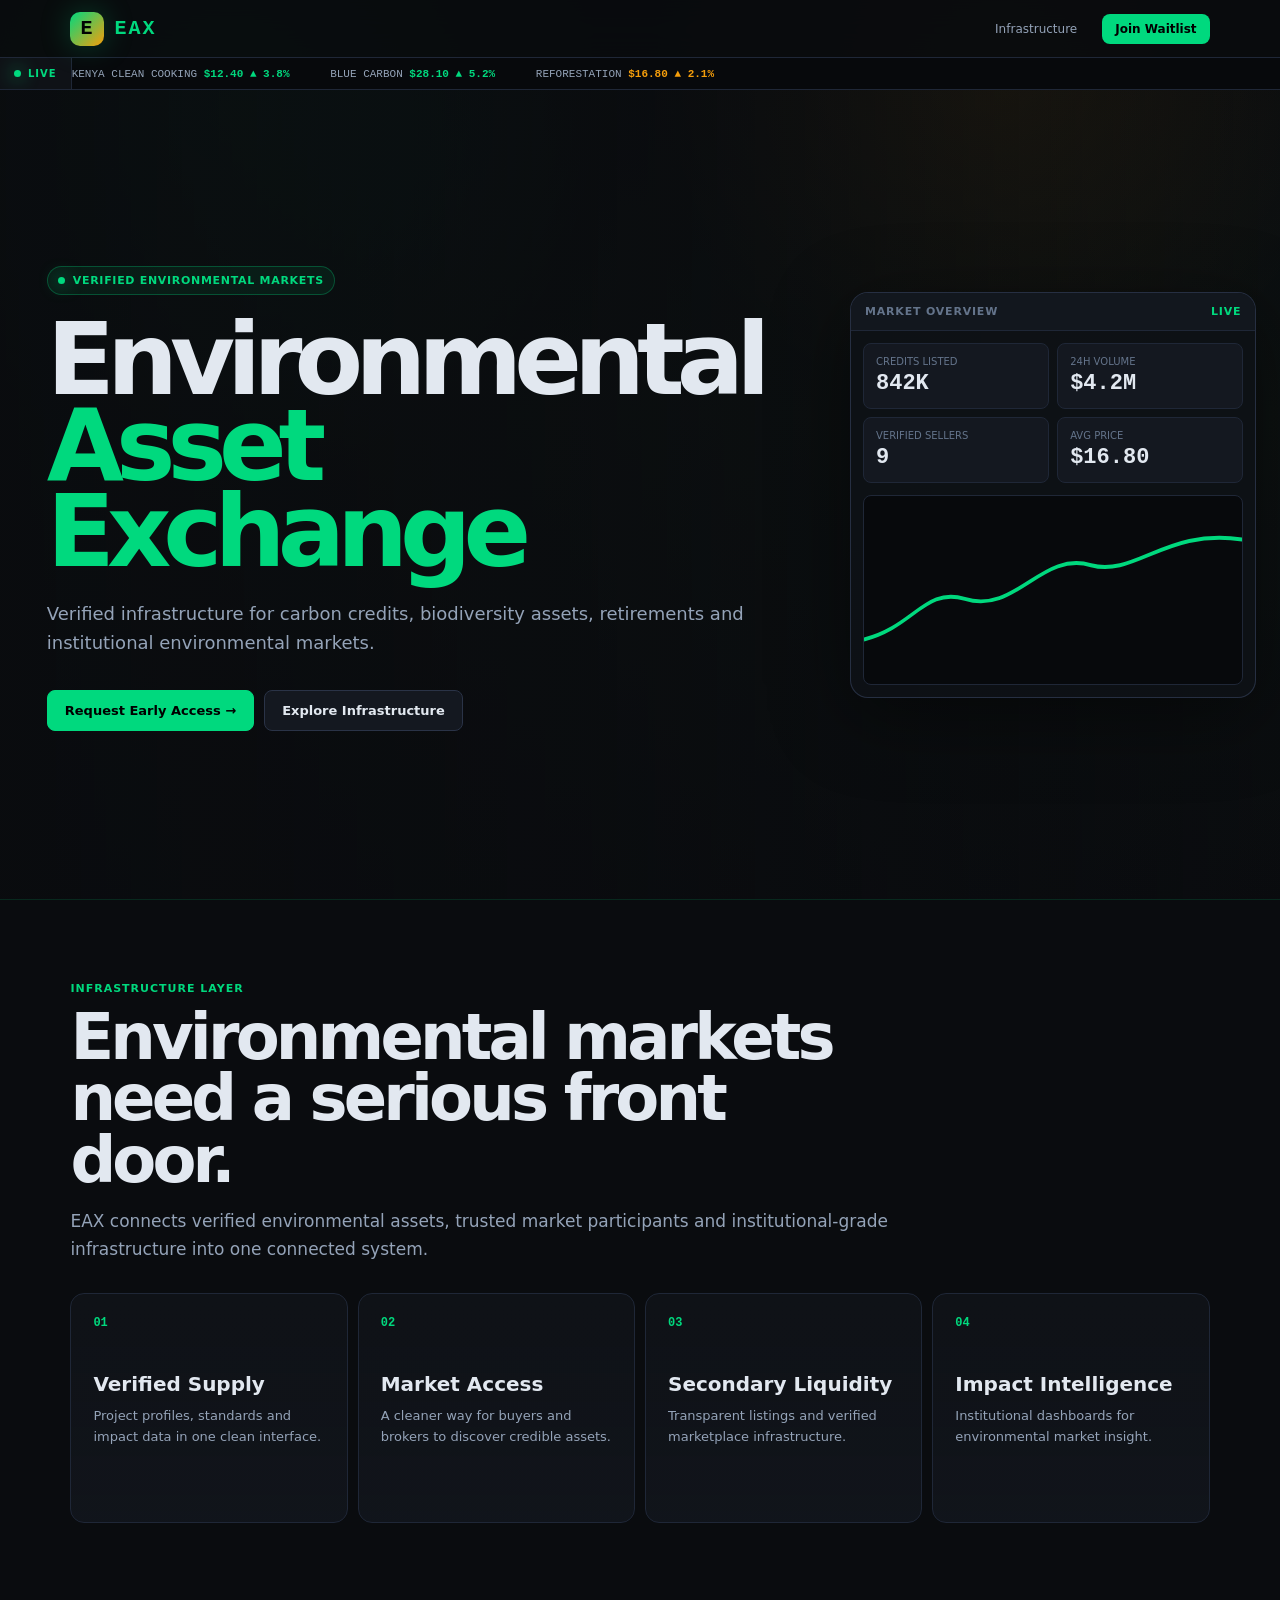
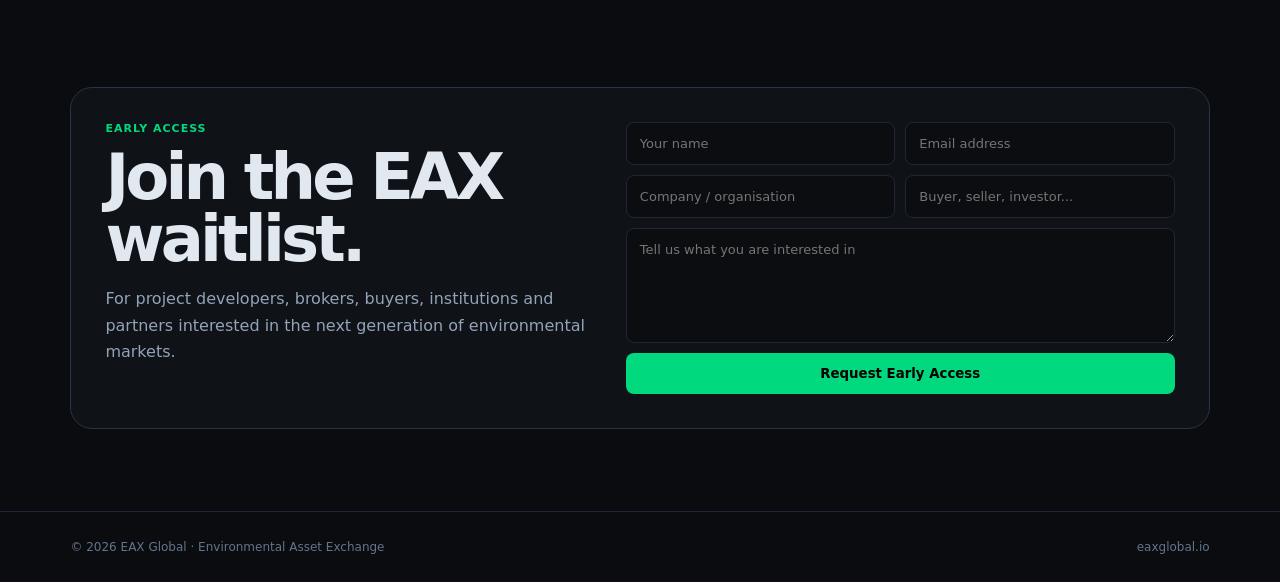
==== commit 9359c719: "Update Index.html" ====
--- a/Index.html
+++ b/Index.html
@@ -3,7 +3,7 @@
 <head>
 <meta charset="UTF-8" />
 <meta name="viewport" content="width=device-width,initial-scale=1.0" />
-<title>EAX Global | Environmental Asset Exchange</title>
+<title>EAX Global.</title>
 <meta name="description" content="EAX Global is building verified market infrastructure for environmental assets, carbon credits, biodiversity and institutional impact markets." />
 
 <style>
@@ -34,6 +34,7 @@
 
 *{margin:0;padding:0;box-sizing:border-box}
 html{scroll-behavior:smooth}
+
 body{
   background:var(--bg);
   color:var(--text);
@@ -41,6 +42,7 @@
   font-size:14px;
   overflow-x:hidden;
 }
+
 a{text-decoration:none;color:inherit}
 button,input,textarea{font-family:inherit}
 
@@ -72,7 +74,9 @@
 
 .nav{
   position:fixed;
-  top:0;left:0;right:0;
+  top:0;
+  left:0;
+  right:0;
   height:58px;
   z-index:1000;
   display:flex;
@@ -96,7 +100,8 @@
 }
 
 .logo-mark{
-  width:34px;height:34px;
+  width:34px;
+  height:34px;
   border-radius:10px;
   display:grid;
   place-items:center;
@@ -135,7 +140,8 @@
 .ticker{
   position:fixed;
   top:58px;
-  left:0;right:0;
+  left:0;
+  right:0;
   height:32px;
   z-index:999;
   display:flex;
@@ -161,7 +167,8 @@
 }
 
 .live-dot{
-  width:7px;height:7px;
+  width:7px;
+  height:7px;
   border-radius:999px;
   background:var(--green);
   box-shadow:0 0 18px var(--green);
@@ -169,8 +176,8 @@
 }
 
 @keyframes pulse{
-  0%,100%{opacity:1;transform:scale(1)}
-  50%{opacity:.35;transform:scale(.75)}
+  0%,100%{opacity:1}
+  50%{opacity:.4}
 }
 
 .ticker-track{
@@ -194,13 +201,14 @@
   to{transform:translateX(-50%)}
 }
 
-main{padding-top:90px}
+main{
+  padding-top:90px;
+}
 
 .hero{
   min-height:calc(100vh - 90px);
   display:grid;
   grid-template-columns:1fr 430px;
-  gap:0;
   position:relative;
   overflow:hidden;
   border-bottom:1px solid rgba(0,217,126,0.14);
@@ -216,17 +224,6 @@
   background-size:cover;
   background-position:center;
   z-index:-2;
-}
-
-.hero::after{
-  content:"";
-  position:absolute;
-  inset:0;
-  background:
-    radial-gradient(circle at 74% 32%,rgba(0,217,126,.24),transparent 30%),
-    radial-gradient(circle at 34% 75%,rgba(245,158,11,.16),transparent 28%),
-    linear-gradient(180deg,transparent 50%,rgba(10,12,15,.94) 100%);
-  z-index:-1;
 }
 
 .hero-left{
@@ -264,7 +261,6 @@
 h1 em{
   font-style:normal;
   color:var(--green);
-  text-shadow:0 0 34px rgba(0,217,126,.18);
 }
 
 .hero-sub{
@@ -291,37 +287,12 @@
   font-size:13px;
   font-weight:800;
   cursor:pointer;
-  transition:.2s ease;
 }
 
 .btn-primary{
   background:var(--green);
   color:#000;
   border-color:var(--green);
-}
-
-.btn-gold{
-  color:var(--gold);
-  border-color:rgba(245,158,11,.35);
-  background:rgba(245,158,11,.08);
-}
-
-.btn:hover{transform:translateY(-1px);filter:brightness(1.08)}
-
-.trust-row{
-  margin-top:28px;
-  display:flex;
-  flex-wrap:wrap;
-  gap:8px;
-}
-
-.trust-pill{
-  padding:7px 10px;
-  background:rgba(15,18,23,.72);
-  border:1px solid var(--border);
-  border-radius:999px;
-  color:var(--text2);
-  font-size:11px;
 }
 
 .hero-panel{
@@ -331,7 +302,6 @@
   border:1px solid rgba(42,51,71,.9);
   border-radius:18px;
   box-shadow:var(--shadow);
-  backdrop-filter:blur(18px);
   overflow:hidden;
 }
 
@@ -349,11 +319,6 @@
   font-weight:800;
 }
 
-.panel-tag{
-  color:var(--green);
-  font-family:var(--mono);
-}
-
 .market-grid{
   display:grid;
   grid-template-columns:1fr 1fr;
@@ -372,7 +337,6 @@
   font-size:10px;
   color:var(--text3);
   text-transform:uppercase;
-  letter-spacing:.5px;
 }
 
 .ms-val{
@@ -380,13 +344,6 @@
   font-family:var(--mono);
   font-size:22px;
   font-weight:900;
-  color:var(--text);
-}
-
-.ms-sub{
-  margin-top:2px;
-  font-size:10px;
-  color:var(--text3);
 }
 
 .chart{
@@ -394,11 +351,7 @@
   height:190px;
   border:1px solid var(--border);
   border-radius:var(--radius);
-  background:
-    linear-gradient(180deg,rgba(0,217,126,.12),transparent),
-    repeating-linear-gradient(90deg,rgba(255,255,255,.035) 0 1px,transparent 1px 52px),
-    repeating-linear-gradient(0deg,rgba(255,255,255,.035) 0 1px,transparent 1px 42px),
-    #07090c;
+  background:#07090c;
   position:relative;
   overflow:hidden;
 }
@@ -409,26 +362,6 @@
   width:100%;
   height:100%;
 }
-
-.table-mini{
-  padding:0 12px 12px;
-}
-
-.tm-row{
-  display:grid;
-  grid-template-columns:1fr auto auto;
-  gap:10px;
-  align-items:center;
-  padding:9px 0;
-  border-bottom:1px solid rgba(31,39,55,.75);
-  font-family:var(--mono);
-  font-size:11px;
-}
-
-.tm-row:last-child{border-bottom:none}
-.tm-name{color:var(--blue)}
-.tm-price{color:var(--text)}
-.tm-change{color:var(--green)}
 
 .section{
   padding:82px 5.5%;
@@ -473,16 +406,6 @@
   border:1px solid var(--border);
   border-radius:var(--radius2);
   padding:22px;
-  position:relative;
-  overflow:hidden;
-}
-
-.infra-card::before{
-  content:"";
-  position:absolute;
-  top:0;left:0;right:0;
-  height:2px;
-  background:linear-gradient(90deg,var(--green),transparent);
 }
 
 .card-num{
@@ -495,7 +418,6 @@
 
 .infra-card h3{
   font-size:20px;
-  letter-spacing:-.03em;
   margin-bottom:10px;
 }
 
@@ -505,164 +427,6 @@
   font-size:13px;
 }
 
-.exchange-preview{
-  display:grid;
-  grid-template-columns:1fr 1fr;
-  gap:14px;
-}
-
-.terminal-box{
-  background:var(--bg2);
-  border:1px solid var(--border);
-  border-radius:var(--radius2);
-  overflow:hidden;
-  box-shadow:var(--shadow);
-}
-
-.terminal-title{
-  padding:11px 13px;
-  background:var(--bg3);
-  border-bottom:1px solid var(--border);
-  color:var(--text3);
-  font-size:10px;
-  text-transform:uppercase;
-  letter-spacing:.8px;
-  font-weight:900;
-  display:flex;
-  justify-content:space-between;
-}
-
-.asset-row{
-  display:grid;
-  grid-template-columns:1fr auto auto;
-  gap:12px;
-  padding:13px;
-  border-bottom:1px solid var(--border);
-  align-items:center;
-}
-
-.asset-row:last-child{border-bottom:none}
-
-.asset-name{
-  font-weight:800;
-  font-size:13px;
-}
-
-.asset-meta{
-  color:var(--text3);
-  font-size:10px;
-  margin-top:3px;
-}
-
-.badge{
-  padding:4px 7px;
-  border-radius:4px;
-  font-size:10px;
-  font-weight:900;
-  font-family:var(--mono);
-}
-
-.badge-green{
-  background:var(--green3);
-  color:var(--green);
-  border:1px solid rgba(0,217,126,.25);
-}
-
-.badge-gold{
-  background:var(--gold2);
-  color:var(--gold);
-  border:1px solid rgba(245,158,11,.28);
-}
-
-.price{
-  font-family:var(--mono);
-  font-weight:900;
-  color:var(--green);
-}
-
-.profile-box{
-  padding:22px;
-  min-height:100%;
-  background:
-    radial-gradient(circle at 80% 10%,rgba(0,217,126,.18),transparent 34%),
-    linear-gradient(180deg,var(--bg2),#0b0f13);
-  border:1px solid var(--border);
-  border-radius:var(--radius2);
-}
-
-.profile-box h3{
-  font-size:32px;
-  line-height:1;
-  letter-spacing:-.05em;
-  margin-bottom:16px;
-}
-
-.profile-box p{
-  color:var(--text2);
-  line-height:1.7;
-}
-
-.profile-stats{
-  margin-top:22px;
-  display:grid;
-  grid-template-columns:repeat(3,1fr);
-  gap:8px;
-}
-
-.profile-stat{
-  background:var(--bg3);
-  border:1px solid var(--border);
-  border-radius:var(--radius);
-  padding:12px;
-}
-
-.profile-stat small{
-  display:block;
-  color:var(--text3);
-  font-size:9px;
-  text-transform:uppercase;
-}
-
-.profile-stat strong{
-  display:block;
-  margin-top:5px;
-  color:var(--green);
-  font-family:var(--mono);
-  font-size:16px;
-}
-
-.usecases{
-  display:grid;
-  grid-template-columns:repeat(3,1fr);
-  gap:10px;
-}
-
-.usecase{
-  background:var(--bg2);
-  border:1px solid var(--border);
-  border-radius:var(--radius2);
-  padding:20px;
-}
-
-.usecase span{
-  color:var(--gold);
-  font-family:var(--mono);
-  font-weight:900;
-  font-size:11px;
-}
-
-.usecase h3{
-  margin-top:24px;
-  margin-bottom:10px;
-  font-size:20px;
-}
-
-.usecase p{
-  color:var(--text2);
-  line-height:1.6;
-  font-size:13px;
-}
-
 .cta-section{
   padding:82px 5.5%;
 }
@@ -671,24 +435,21 @@
   display:grid;
   grid-template-columns:.95fr 1.05fr;
   gap:24px;
-  background:
-    radial-gradient(circle at 20% 20%,rgba(245,158,11,.14),transparent 30%),
-    radial-gradient(circle at 80% 20%,rgba(0,217,126,.14),transparent 28%),
-    var(--bg2);
+  background:var(--bg2);
   border:1px solid var(--border2);
   border-radius:22px;
   padding:34px;
-  box-shadow:var(--shadow);
-}
-
-.cta-copy h2{
-  font-size:clamp(34px,4vw,56px);
 }
 
 .cta-copy p{
   color:var(--text2);
   line-height:1.65;
   font-size:16px;
+}
+
+/* IMPORTANT FOR NETLIFY */
+.hidden-form{
+  display:none;
 }
 
 form{
@@ -708,10 +469,6 @@
   font-size:13px;
 }
 
-input:focus,textarea:focus{
-  border-color:rgba(0,217,126,.48);
-}
-
 textarea{
   grid-column:span 2;
   min-height:115px;
@@ -740,31 +497,72 @@
 }
 
 @media(max-width:1000px){
-  .hero{grid-template-columns:1fr}
-  .hero-panel{margin:0 5.5% 44px}
-  .infra-grid{grid-template-columns:1fr 1fr}
-  .exchange-preview{grid-template-columns:1fr}
-  .usecases{grid-template-columns:1fr}
-  .cta-box{grid-template-columns:1fr}
+  .hero{
+    grid-template-columns:1fr;
+  }
+
+  .hero-panel{
+    margin:0 5.5% 44px;
+  }
+
+  .infra-grid{
+    grid-template-columns:1fr 1fr;
+  }
+
+  .cta-box{
+    grid-template-columns:1fr;
+  }
 }
 
 @media(max-width:760px){
-  .nav{padding:0 16px}
-  .nav-links a:not(.nav-cta){display:none}
-  .ticker{display:none}
-  main{padding-top:58px}
-  .hero{min-height:auto}
-  .hero-left{padding:64px 18px 42px}
-  .hero-panel{margin:0 18px 36px}
-  h1{font-size:54px}
-  .hero-sub{font-size:16px}
-  .infra-grid{grid-template-columns:1fr}
-  .market-grid{grid-template-columns:1fr}
-  .profile-stats{grid-template-columns:1fr}
-  .cta-box{padding:22px}
-  form{grid-template-columns:1fr}
-  textarea,.form-btn{grid-column:span 1}
-  footer{flex-direction:column}
+  .nav{
+    padding:0 16px;
+  }
+
+  .nav-links a:not(.nav-cta){
+    display:none;
+  }
+
+  .ticker{
+    display:none;
+  }
+
+  main{
+    padding-top:58px;
+  }
+
+  .hero-left{
+    padding:64px 18px 42px;
+  }
+
+  .hero-panel{
+    margin:0 18px 36px;
+  }
+
+  h1{
+    font-size:54px;
+  }
+
+  .infra-grid{
+    grid-template-columns:1fr;
+  }
+
+  .cta-box{
+    padding:22px;
+  }
+
+  form{
+    grid-template-columns:1fr;
+  }
+
+  textarea,
+  .form-btn{
+    grid-column:span 1;
+  }
+
+  footer{
+    flex-direction:column;
+  }
 }
 </style>
 </head>
@@ -779,281 +577,248 @@
 
   <div class="nav-links">
     <a href="#infrastructure">Infrastructure</a>
-    <a href="#market">Market</a>
-    <a href="#usecases">Use Cases</a>
     <a href="#waitlist" class="nav-cta">Join Waitlist</a>
   </div>
 </nav>
 
 <div class="ticker">
-  <div class="ticker-label"><span class="live-dot"></span> Live</div>
+  <div class="ticker-label">
+    <span class="live-dot"></span>
+    Live
+  </div>
+
   <div class="ticker-track">
     <span>KENYA CLEAN COOKING <b class="up">$12.40 ▲ 3.8%</b></span>
     <span>BLUE CARBON <b class="up">$28.10 ▲ 5.2%</b></span>
     <span>REFORESTATION <b class="gold">$16.80 ▲ 2.1%</b></span>
-    <span>RENEWABLE ENERGY <b class="cyan">$7.60 ▲ 4.3%</b></span>
-    <span>BIODIVERSITY ASSETS <b class="up">COMING SOON</b></span>
-    <span>KENYA CLEAN COOKING <b class="up">$12.40 ▲ 3.8%</b></span>
-    <span>BLUE CARBON <b class="up">$28.10 ▲ 5.2%</b></span>
-    <span>REFORESTATION <b class="gold">$16.80 ▲ 2.1%</b></span>
   </div>
 </div>
 
 <main>
 
 <section class="hero">
+
   <div class="hero-left">
-    <div class="eyebrow"><span class="live-dot"></span> Live Market · Verified Infrastructure</div>
-
-    <h1>Environmental<br><em>Asset Exchange</em></h1>
+
+    <div class="eyebrow">
+      <span class="live-dot"></span>
+      Verified Environmental Markets
+    </div>
+
+    <h1>
+      Environmental<br>
+      <em>Asset Exchange</em>
+    </h1>
 
     <p class="hero-sub">
-      Verified market infrastructure for environmental credits, retirements,
-      secondary trading and institutional intelligence. Built for serious market participants.
+      Verified infrastructure for carbon credits, biodiversity assets,
+      retirements and institutional environmental markets.
     </p>
 
     <div class="hero-actions">
-      <a href="#waitlist" class="btn btn-primary">Request Early Access →</a>
-      <a href="#market" class="btn">View Market Preview</a>
-      <a href="#infrastructure" class="btn btn-gold">How It Works</a>
-    </div>
-
-    <div class="trust-row">
-      <div class="trust-pill">32 Verified Projects</div>
-      <div class="trust-pill">9 Verified Sellers</div>
-      <div class="trust-pill">Carbon · Biodiversity · Nature Assets</div>
-      <div class="trust-pill">Verra · Gold Standard · CCB</div>
-    </div>
+      <a href="#waitlist" class="btn btn-primary">
+        Request Early Access →
+      </a>
+
+      <a href="#infrastructure" class="btn">
+        Explore Infrastructure
+      </a>
+    </div>
+
   </div>
 
   <div class="hero-panel">
+
     <div class="panel-header">
       <span>Market Overview</span>
-      <span class="panel-tag">LIVE</span>
+      <span style="color:var(--green)">LIVE</span>
     </div>
 
     <div class="market-grid">
+
       <div class="market-stat">
         <div class="ms-label">Credits Listed</div>
         <div class="ms-val">842K</div>
-        <div class="ms-sub">Across 32 projects</div>
       </div>
+
       <div class="market-stat">
         <div class="ms-label">24h Volume</div>
         <div class="ms-val">$4.2M</div>
-        <div class="ms-sub up">↑ +18.4%</div>
       </div>
+
       <div class="market-stat">
         <div class="ms-label">Verified Sellers</div>
         <div class="ms-val">9</div>
-        <div class="ms-sub">KYB verified</div>
       </div>
+
       <div class="market-stat">
         <div class="ms-label">Avg Price</div>
         <div class="ms-val">$16.80</div>
-        <div class="ms-sub up">↑ +2.1%</div>
       </div>
+
     </div>
 
     <div class="chart">
       <svg viewBox="0 0 600 190" preserveAspectRatio="none">
         <path d="M0 145 C80 132 96 92 160 104 C240 120 282 55 360 70 C430 82 480 32 600 44"
-          fill="none" stroke="#00d97e" stroke-width="4"/>
-        <path d="M0 145 C80 132 96 92 160 104 C240 120 282 55 360 70 C430 82 480 32 600 44 L600 190 L0 190 Z"
-          fill="rgba(0,217,126,0.13)"/>
+          fill="none"
+          stroke="#00d97e"
+          stroke-width="4"/>
       </svg>
     </div>
 
-    <div class="table-mini">
-      <div class="tm-row">
-        <div class="tm-name">KCC-24</div><div class="tm-price">$12.40</div><div class="tm-change">+3.8%</div>
-      </div>
-      <div class="tm-row">
-        <div class="tm-name">BLUE-AFR</div><div class="tm-price">$28.10</div><div class="tm-change">+5.2%</div>
-      </div>
-      <div class="tm-row">
-        <div class="tm-name">FOREST-EA</div><div class="tm-price">$16.80</div><div class="tm-change">+2.1%</div>
-      </div>
-    </div>
-  </div>
+  </div>
+
 </section>
 
 <section id="infrastructure" class="section">
+
   <div class="section-head">
-    <div class="kicker">Infrastructure Layer</div>
-    <h2>Environmental markets need a serious front door.</h2>
+
+    <div class="kicker">
+      Infrastructure Layer
+    </div>
+
+    <h2>
+      Environmental markets need a serious front door.
+    </h2>
+
     <p>
-      Today, environmental assets are still too fragmented: PDFs, private broker lists,
-      unclear pricing, limited transparency and poor buyer confidence. EAX brings the market
-      into one connected system.
+      EAX connects verified environmental assets, trusted market participants
+      and institutional-grade infrastructure into one connected system.
     </p>
+
   </div>
 
   <div class="infra-grid">
+
     <div class="infra-card">
       <div class="card-num">01</div>
       <h3>Verified Supply</h3>
-      <p>Project profiles, certification data, vintage, geography, SDGs and market information in one clear interface.</p>
+      <p>Project profiles, standards and impact data in one clean interface.</p>
     </div>
 
     <div class="infra-card">
       <div class="card-num">02</div>
       <h3>Market Access</h3>
-      <p>A cleaner way for buyers, brokers and institutions to discover credible environmental assets.</p>
+      <p>A cleaner way for buyers and brokers to discover credible assets.</p>
     </div>
 
     <div class="infra-card">
       <div class="card-num">03</div>
       <h3>Secondary Liquidity</h3>
-      <p>Verified sellers, transparent offers and a marketplace structure built for serious participants.</p>
+      <p>Transparent listings and verified marketplace infrastructure.</p>
     </div>
 
     <div class="infra-card">
       <div class="card-num">04</div>
       <h3>Impact Intelligence</h3>
-      <p>Market dashboards, retirement visibility and institutional-grade insight into real environmental outcomes.</p>
-    </div>
-  </div>
+      <p>Institutional dashboards for environmental market insight.</p>
+    </div>
+
+  </div>
+
 </section>
 
-<section id="market" class="section">
-  <div class="section-head">
-    <div class="kicker">Market Preview</div>
-    <h2>Carbon first. Nature next. Impact always verified.</h2>
-    <p>
-      EAX starts with environmental credits and expands into biodiversity, nature assets,
-      verified retirement certificates and project-level intelligence.
-    </p>
-  </div>
-
-  <div class="exchange-preview">
-    <div class="terminal-box">
-      <div class="terminal-title">
-        <span>Listed Assets</span>
-        <span class="up">Streaming</span>
+<!-- IMPORTANT HIDDEN NETLIFY FORM -->
+<form
+  name="eax-waitlist"
+  netlify
+  class="hidden-form"
+>
+  <input type="text" name="name" />
+  <input type="email" name="email" />
+  <input type="text" name="company" />
+  <input type="text" name="role" />
+  <textarea name="message"></textarea>
+</form>
+
+<section id="waitlist" class="cta-section">
+
+  <div class="cta-box">
+
+    <div class="cta-copy">
+
+      <div class="kicker">
+        Early Access
       </div>
 
-      <div class="asset-row">
-        <div>
-          <div class="asset-name">Kenya Clean Cooking</div>
-          <div class="asset-meta">Gold Standard · Kenya · 2024 Vintage</div>
-        </div>
-        <div class="badge badge-green">Verified</div>
-        <div class="price">$12.40</div>
-      </div>
-
-      <div class="asset-row">
-        <div>
-          <div class="asset-name">Blue Carbon Restoration</div>
-          <div class="asset-meta">Coastal protection · Biodiversity co-benefits</div>
-        </div>
-        <div class="badge badge-gold">Premium</div>
-        <div class="price">$28.10</div>
-      </div>
-
-      <div class="asset-row">
-        <div>
-          <div class="asset-name">East Africa Reforestation</div>
-          <div class="asset-meta">Community livelihoods · Carbon storage</div>
-        </div>
-        <div class="badge badge-green">Impact</div>
-        <div class="price">$16.80</div>
-      </div>
-
-      <div class="asset-row">
-        <div>
-          <div class="asset-name">Senegal Solar Villages</div>
-          <div class="asset-meta">Renewable access · Household energy</div>
-        </div>
-        <div class="badge badge-green">Listed</div>
-        <div class="price">$7.60</div>
-      </div>
-    </div>
-
-    <div class="profile-box">
-      <h3>One connected system for measurable impact.</h3>
+      <h2>
+        Join the EAX waitlist.
+      </h2>
+
       <p>
-        EAX is not just a landing page. It is the early face of a bigger market infrastructure play:
-        verified listings, trusted participants, project profiles, buyer access, retirement records,
-        and intelligence dashboards.
+        For project developers, brokers, buyers,
+        institutions and partners interested in the
+        next generation of environmental markets.
       </p>
 
-      <div class="profile-stats">
-        <div class="profile-stat">
-          <small>Focus</small>
-          <strong>Africa → Global</strong>
-        </div>
-        <div class="profile-stat">
-          <small>Assets</small>
-          <strong>Carbon + Nature</strong>
-        </div>
-        <div class="profile-stat">
-          <small>Layer</small>
-          <strong>Market Infra</strong>
-        </div>
-      </div>
-    </div>
-  </div>
+    </div>
+
+    <form
+      name="eax-waitlist"
+      method="POST"
+      data-netlify="true"
+      netlify
+    >
+
+      <input
+        type="hidden"
+        name="form-name"
+        value="eax-waitlist"
+      />
+
+      <input
+        type="text"
+        name="name"
+        placeholder="Your name"
+        required
+      />
+
+      <input
+        type="email"
+        name="email"
+        placeholder="Email address"
+        required
+      />
+
+      <input
+        type="text"
+        name="company"
+        placeholder="Company / organisation"
+      />
+
+      <input
+        type="text"
+        name="role"
+        placeholder="Buyer, seller, investor..."
+      />
+
+      <textarea
+        name="message"
+        placeholder="Tell us what you are interested in"
+      ></textarea>
+
+      <button class="form-btn" type="submit">
+        Request Early Access
+      </button>
+
+    </form>
+
+  </div>
+
 </section>
 
-<section id="usecases" class="section">
-  <div class="section-head">
-    <div class="kicker">Who It Serves</div>
-    <h2>Built for the people who actually move the market.</h2>
-  </div>
-
-  <div class="usecases">
-    <div class="usecase">
-      <span>BUYERS</span>
-      <h3>Companies & institutions</h3>
-      <p>Discover credible projects, compare verified supply and retire assets with greater confidence.</p>
-    </div>
-
-    <div class="usecase">
-      <span>SELLERS</span>
-      <h3>Project developers & brokers</h3>
-      <p>Present assets professionally, improve buyer trust and access a broader global market.</p>
-    </div>
-
-    <div class="usecase">
-      <span>MARKET</span>
-      <h3>Analysts & investors</h3>
-      <p>Track pricing, volumes, activity, geography, standards and emerging environmental asset trends.</p>
-    </div>
-  </div>
-</section>
-
-<section id="waitlist" class="cta-section">
-  <div class="cta-box">
-    <div class="cta-copy">
-      <div class="kicker">Early Access</div>
-      <h2>Join the EAX waitlist.</h2>
-      <p>
-        For project developers, brokers, buyers, investors and partners interested in the next generation of
-        environmental market infrastructure.
-      </p>
-    </div>
-
-    <form name="eax-waitlist" method="POST" data-netlify="true">
-      <input type="hidden" name="form-name" value="eax-waitlist" />
-
-      <input type="text" name="name" placeholder="Your name" required />
-      <input type="email" name="email" placeholder="Email address" required />
-      <input type="text" name="company" placeholder="Company / organisation" />
-      <input type="text" name="role" placeholder="Buyer, seller, investor, broker..." />
-
-      <textarea name="message" placeholder="Tell us what you are interested in"></textarea>
-
-      <button class="form-btn" type="submit">Request Early Access</button>
-    </form>
-  </div>
-</section>
-
 </main>
 
 <footer>
-  <div>© 2026 EAX Global · Environmental Asset Exchange</div>
-  <div>eaxglobal.io · eaxexchange@gmail.com</div>
+  <div>
+    © 2026 EAX Global · Environmental Asset Exchange
+  </div>
+
+  <div>
+    eaxglobal.io
+  </div>
 </footer>
 
 </body>
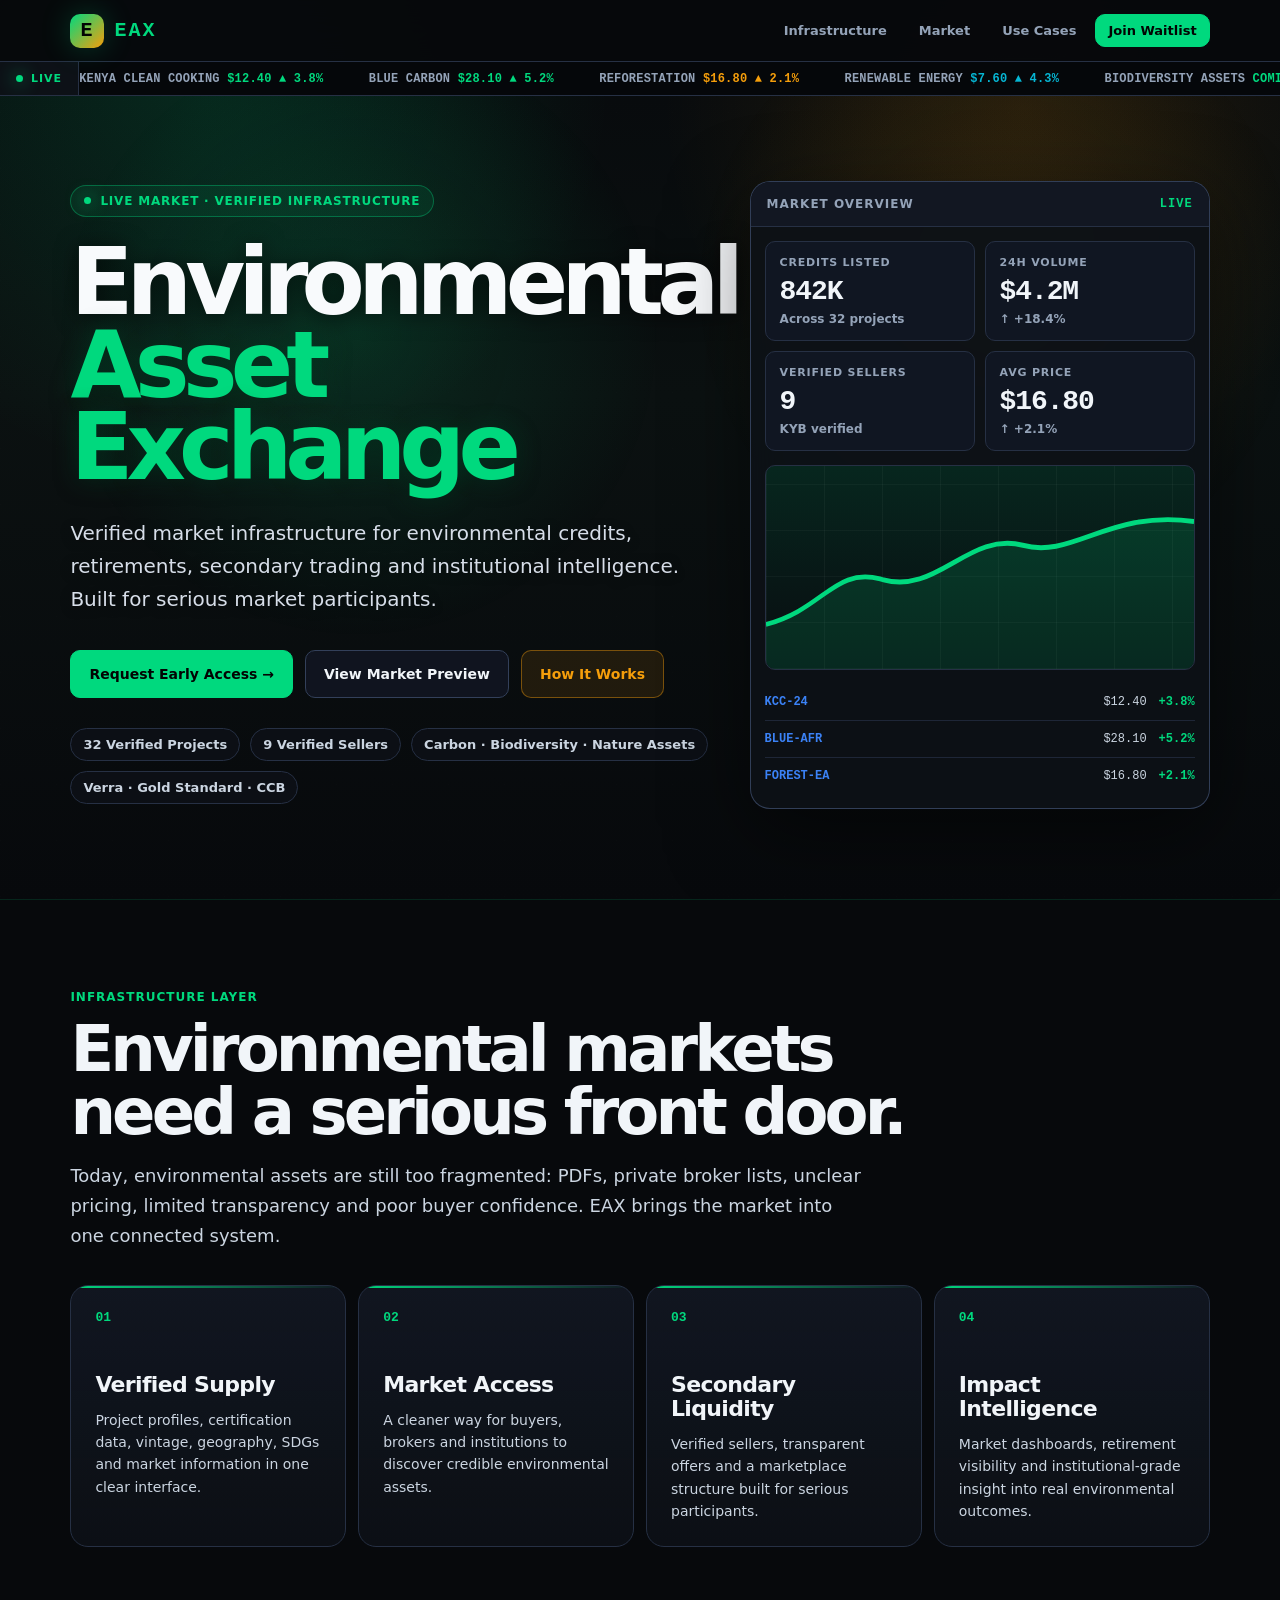
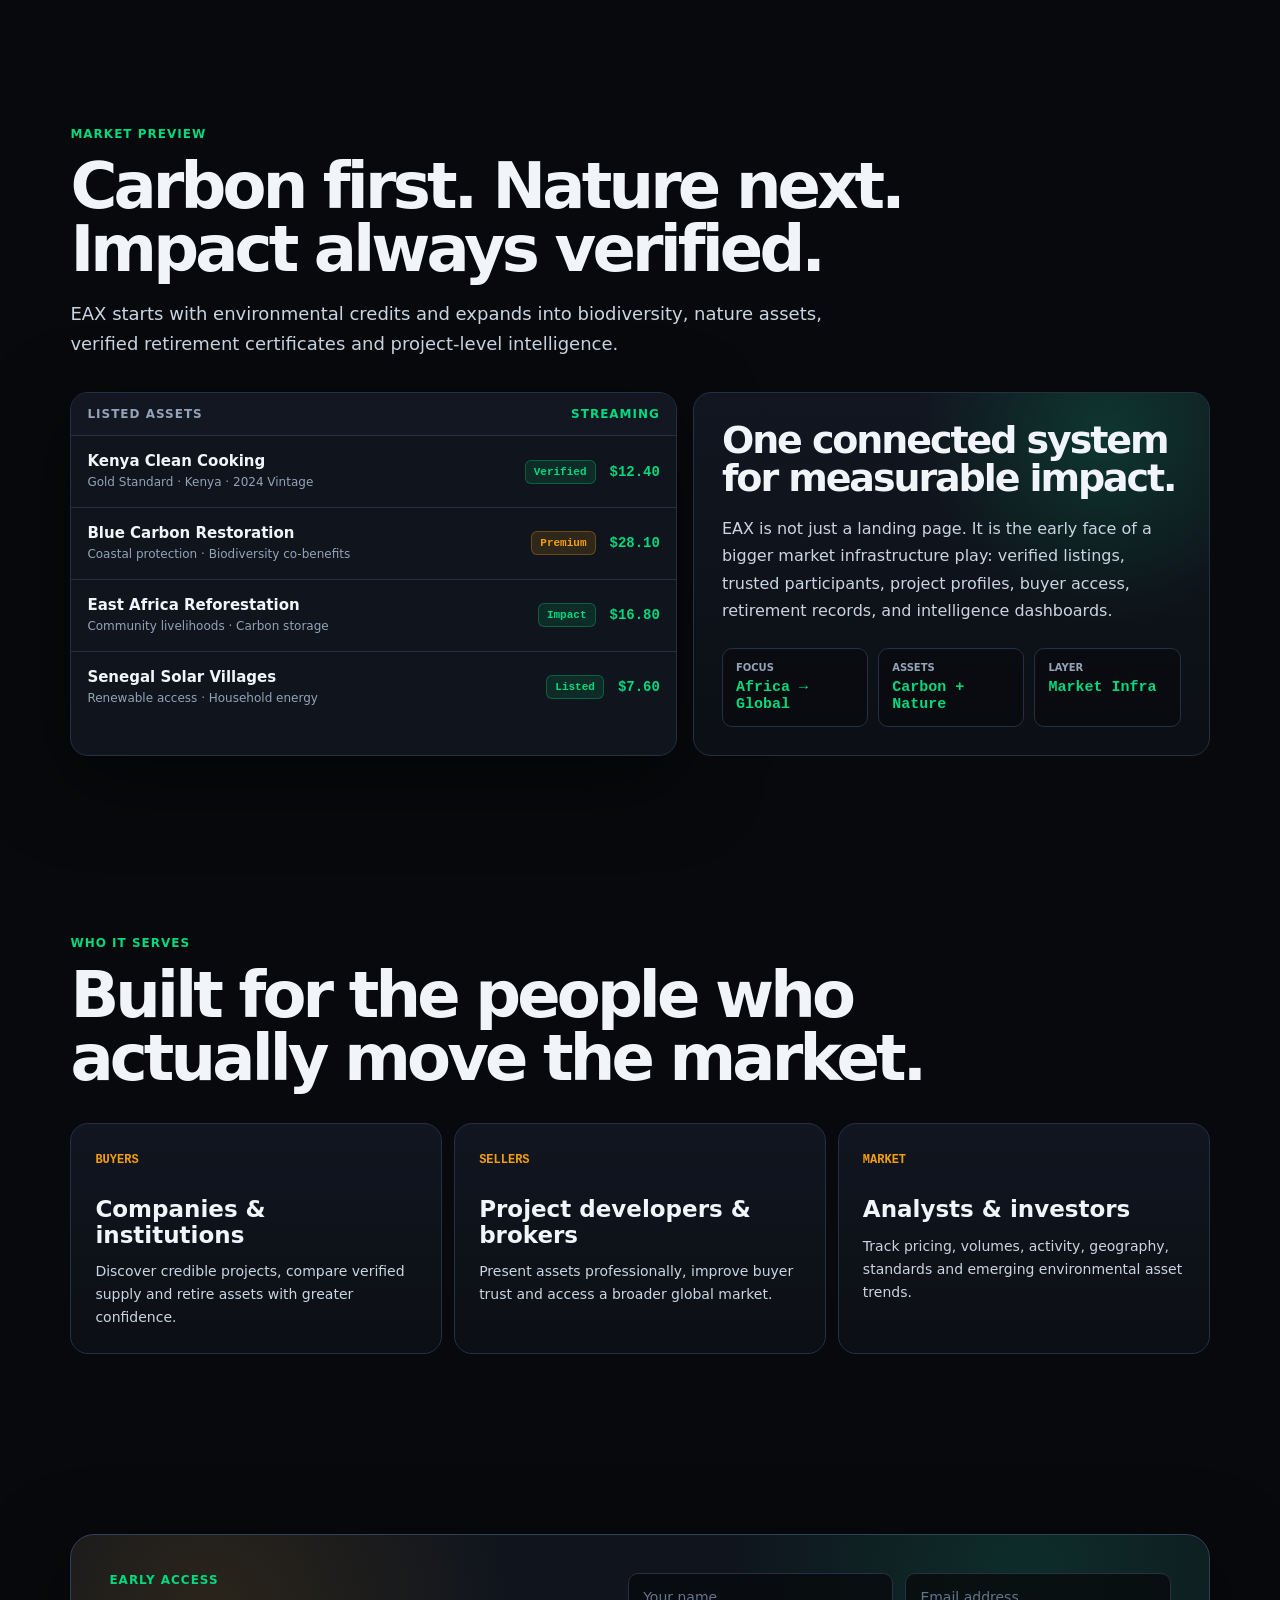
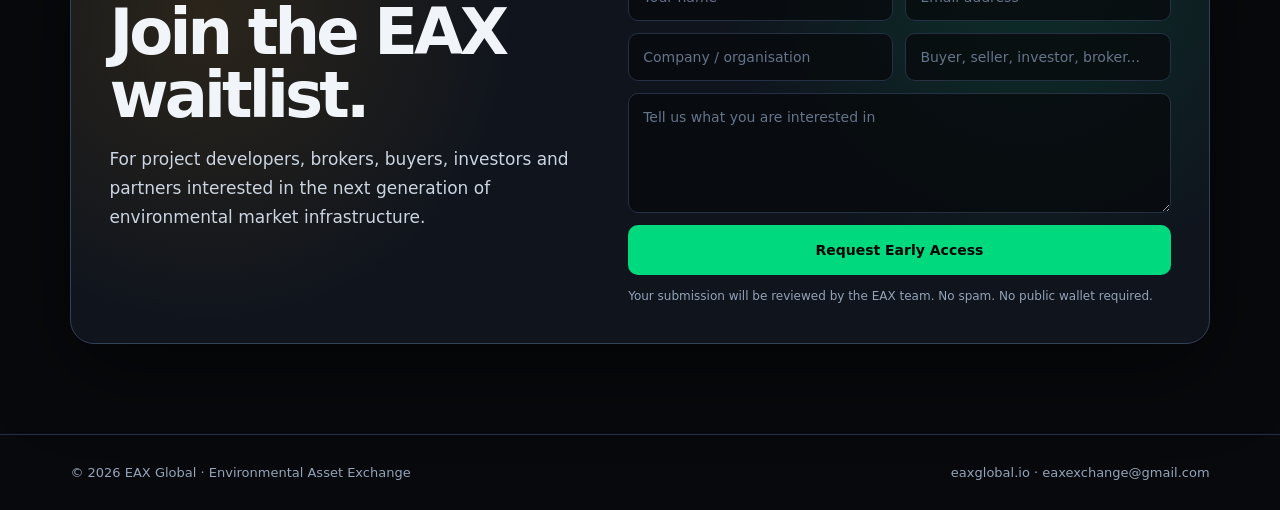
==== commit cdbfcef1: "Update Index.html" ====
--- a/Index.html
+++ b/Index.html
@@ -2,49 +2,61 @@
 <html lang="en">
 <head>
 <meta charset="UTF-8" />
-<meta name="viewport" content="width=device-width,initial-scale=1.0" />
-<title>EAX Global.</title>
+<meta name="viewport" content="width=device-width, initial-scale=1.0" />
+<title>EAX Global | Environmental Asset Exchange</title>
 <meta name="description" content="EAX Global is building verified market infrastructure for environmental assets, carbon credits, biodiversity and institutional impact markets." />
 
 <style>
 :root{
-  --bg:#0a0c0f;
-  --bg2:#0f1217;
-  --bg3:#141820;
-  --bg4:#1a1f2b;
-  --bg5:#1e2433;
-  --border:#1f2737;
-  --border2:#2a3347;
-  --text:#e2e8f0;
-  --text2:#94a3b8;
-  --text3:#64748b;
+  --bg:#07090c;
+  --bg2:#0d1117;
+  --bg3:#121722;
+  --bg4:#171d2a;
+  --panel:#0f141d;
+  --border:#263044;
+  --border2:#33405a;
+  --text:#f1f5f9;
+  --text2:#cbd5e1;
+  --text3:#94a3b8;
+  --muted:#64748b;
   --green:#00d97e;
-  --green2:#00a85d;
-  --green3:rgba(0,217,126,0.1);
+  --green2:#00b96b;
+  --greenSoft:rgba(0,217,126,.12);
   --gold:#f59e0b;
-  --gold2:rgba(245,158,11,0.15);
+  --goldSoft:rgba(245,158,11,.14);
   --blue:#3b82f6;
   --cyan:#06b6d4;
-  --red:#ff4757;
-  --radius:8px;
-  --radius2:14px;
-  --mono:'Courier New',monospace;
-  --shadow:0 18px 80px rgba(0,0,0,0.45);
-}
-
-*{margin:0;padding:0;box-sizing:border-box}
-html{scroll-behavior:smooth}
+  --radius:10px;
+  --radius2:18px;
+  --mono:"Courier New", monospace;
+  --shadow:0 24px 80px rgba(0,0,0,.5);
+}
+
+*{
+  margin:0;
+  padding:0;
+  box-sizing:border-box;
+}
+
+html{
+  scroll-behavior:smooth;
+}
 
 body{
   background:var(--bg);
   color:var(--text);
-  font-family:'Segoe UI',system-ui,-apple-system,BlinkMacSystemFont,sans-serif;
-  font-size:14px;
+  font-family:"Segoe UI", system-ui, -apple-system, BlinkMacSystemFont, sans-serif;
   overflow-x:hidden;
 }
 
-a{text-decoration:none;color:inherit}
-button,input,textarea{font-family:inherit}
+a{
+  color:inherit;
+  text-decoration:none;
+}
+
+button,input,textarea{
+  font-family:inherit;
+}
 
 body::before{
   content:"";
@@ -53,9 +65,9 @@
   pointer-events:none;
   z-index:-2;
   background:
-    radial-gradient(circle at 18% 12%,rgba(0,217,126,0.16),transparent 28%),
-    radial-gradient(circle at 78% 8%,rgba(245,158,11,0.11),transparent 27%),
-    linear-gradient(180deg,#0a0c0f 0%,#0e1412 46%,#0a0c0f 100%);
+    radial-gradient(circle at 16% 8%, rgba(0,217,126,.15), transparent 30%),
+    radial-gradient(circle at 80% 12%, rgba(245,158,11,.11), transparent 28%),
+    linear-gradient(180deg,#07090c 0%,#0b1111 44%,#07090c 100%);
 }
 
 body::after{
@@ -64,28 +76,29 @@
   inset:0;
   pointer-events:none;
   z-index:-1;
-  opacity:.22;
+  opacity:.18;
   background-image:
-    linear-gradient(rgba(255,255,255,0.03) 1px,transparent 1px),
-    linear-gradient(90deg,rgba(255,255,255,0.03) 1px,transparent 1px);
+    linear-gradient(rgba(255,255,255,.035) 1px, transparent 1px),
+    linear-gradient(90deg, rgba(255,255,255,.035) 1px, transparent 1px);
   background-size:56px 56px;
-  mask-image:linear-gradient(to bottom,rgba(0,0,0,1),transparent 75%);
-}
+}
+
+/* NAV */
 
 .nav{
   position:fixed;
   top:0;
   left:0;
   right:0;
-  height:58px;
+  height:62px;
   z-index:1000;
   display:flex;
   align-items:center;
   justify-content:space-between;
   padding:0 5.5%;
-  background:rgba(9,11,14,0.92);
+  background:rgba(7,9,12,.96);
   border-bottom:1px solid var(--border);
-  backdrop-filter:blur(14px);
+  backdrop-filter:blur(16px);
 }
 
 .logo{
@@ -93,10 +106,10 @@
   align-items:center;
   gap:10px;
   font-family:var(--mono);
+  font-size:20px;
   font-weight:900;
   letter-spacing:2px;
   color:var(--green);
-  font-size:20px;
 }
 
 .logo-mark{
@@ -107,47 +120,50 @@
   place-items:center;
   background:linear-gradient(135deg,var(--green),var(--gold));
   color:#020403;
-  box-shadow:0 0 30px rgba(0,217,126,0.25);
+  box-shadow:0 0 30px rgba(0,217,126,.24);
 }
 
 .nav-links{
   display:flex;
   align-items:center;
-  gap:4px;
+  gap:6px;
 }
 
 .nav-links a{
-  padding:7px 12px;
+  color:var(--text3);
+  font-size:13px;
+  font-weight:700;
+  padding:8px 12px;
   border-radius:var(--radius);
-  color:var(--text2);
-  font-size:12px;
   border:1px solid transparent;
 }
 
 .nav-links a:hover{
-  background:var(--bg4);
   color:var(--text);
-  border-color:var(--border2);
-}
-
-.nav-cta{
-  margin-left:8px;
-  background:var(--green)!important;
-  color:#000!important;
-  font-weight:800;
-}
+  background:var(--bg3);
+  border-color:var(--border);
+}
+
+.nav-links .nav-cta{
+  background:var(--green);
+  color:#020403;
+  font-weight:900;
+  border-color:var(--green);
+}
+
+/* TICKER */
 
 .ticker{
   position:fixed;
-  top:58px;
+  top:62px;
   left:0;
   right:0;
-  height:32px;
+  height:34px;
   z-index:999;
   display:flex;
   align-items:center;
   overflow:hidden;
-  background:#07090c;
+  background:#05070a;
   border-bottom:1px solid var(--border);
 }
 
@@ -155,15 +171,16 @@
   height:100%;
   display:flex;
   align-items:center;
-  gap:7px;
-  padding:0 14px;
+  gap:8px;
+  padding:0 16px;
+  background:var(--bg2);
   border-right:1px solid var(--border);
   color:var(--green);
-  font-size:10px;
-  font-weight:800;
+  font-size:11px;
+  font-weight:900;
+  letter-spacing:1px;
   text-transform:uppercase;
-  letter-spacing:1px;
-  background:var(--bg2);
+  flex-shrink:0;
 }
 
 .live-dot{
@@ -172,24 +189,26 @@
   border-radius:999px;
   background:var(--green);
   box-shadow:0 0 18px var(--green);
-  animation:pulse 1.2s infinite;
+  animation:pulse 1.3s infinite;
 }
 
 @keyframes pulse{
-  0%,100%{opacity:1}
-  50%{opacity:.4}
+  0%,100%{opacity:1;transform:scale(1)}
+  50%{opacity:.38;transform:scale(.78)}
 }
 
 .ticker-track{
   white-space:nowrap;
-  animation:moveTicker 28s linear infinite;
-  color:var(--text2);
+  animation:moveTicker 34s linear infinite;
+  color:var(--text3);
   font-family:var(--mono);
-  font-size:11px;
+  font-size:12px;
+  font-weight:800;
+  letter-spacing:.2px;
 }
 
 .ticker-track span{
-  margin-right:34px;
+  margin-right:38px;
 }
 
 .up{color:var(--green)}
@@ -201,157 +220,231 @@
   to{transform:translateX(-50%)}
 }
 
+/* MAIN */
+
 main{
-  padding-top:90px;
-}
+  padding-top:96px;
+}
+
+/* HERO */
 
 .hero{
-  min-height:calc(100vh - 90px);
+  min-height:calc(100vh - 96px);
   display:grid;
-  grid-template-columns:1fr 430px;
+  grid-template-columns:minmax(0,1fr) 460px;
+  gap:34px;
+  align-items:center;
+  padding:72px 5.5% 78px;
   position:relative;
   overflow:hidden;
-  border-bottom:1px solid rgba(0,217,126,0.14);
+  border-bottom:1px solid rgba(0,217,126,.14);
 }
 
 .hero::before{
   content:"";
   position:absolute;
   inset:0;
+  z-index:-3;
   background:
-    linear-gradient(90deg,rgba(10,12,15,.96) 0%,rgba(10,12,15,.78) 45%,rgba(10,12,15,.34) 100%),
+    linear-gradient(90deg, rgba(4,6,9,.98) 0%, rgba(4,6,9,.94) 38%, rgba(4,6,9,.86) 62%, rgba(4,6,9,.74) 100%),
+    linear-gradient(180deg, rgba(0,0,0,.42) 0%, rgba(0,0,0,.18) 36%, rgba(0,0,0,.82) 100%),
     url("https://images.unsplash.com/photo-1500530855697-b586d89ba3ee?auto=format&fit=crop&w=2200&q=80");
   background-size:cover;
   background-position:center;
+}
+
+.hero::after{
+  content:"";
+  position:absolute;
+  inset:0;
   z-index:-2;
-}
-
-.hero-left{
-  padding:88px 5.5% 80px;
-  display:flex;
-  flex-direction:column;
-  justify-content:center;
+  background:
+    radial-gradient(circle at 28% 30%, rgba(0,217,126,.12), transparent 28%),
+    radial-gradient(circle at 78% 24%, rgba(245,158,11,.10), transparent 26%);
+}
+
+.hero-copy{
+  max-width:940px;
 }
 
 .eyebrow{
   width:max-content;
+  max-width:100%;
   display:flex;
   align-items:center;
-  gap:8px;
-  padding:7px 10px;
-  border:1px solid rgba(0,217,126,.28);
-  background:rgba(0,217,126,.07);
+  gap:9px;
+  padding:8px 13px;
+  margin-bottom:24px;
+  border:1px solid rgba(0,217,126,.35);
+  background:rgba(0,217,126,.08);
   border-radius:999px;
   color:var(--green);
-  font-size:11px;
-  font-weight:800;
-  letter-spacing:.7px;
+  font-size:12px;
+  font-weight:900;
+  letter-spacing:.8px;
   text-transform:uppercase;
-  margin-bottom:22px;
 }
 
 h1{
-  font-size:clamp(52px,7.8vw,112px);
-  line-height:.86;
-  letter-spacing:-.08em;
-  max-width:960px;
-  font-weight:900;
-}
-
-h1 em{
-  font-style:normal;
+  max-width:1000px;
+  font-size:clamp(54px,7.2vw,104px);
+  line-height:.9;
+  letter-spacing:-.075em;
+  font-weight:900;
+  color:#f8fafc;
+  text-shadow:0 2px 22px rgba(0,0,0,.6);
+}
+
+h1 span{
+  display:block;
   color:var(--green);
+  text-shadow:0 0 24px rgba(0,217,126,.18), 0 2px 22px rgba(0,0,0,.55);
 }
 
 .hero-sub{
-  max-width:720px;
-  margin-top:26px;
-  font-size:18px;
-  line-height:1.6;
-  color:var(--text2);
+  max-width:760px;
+  margin-top:28px;
+  font-size:20px;
+  line-height:1.65;
+  color:#d7dee9;
+  text-shadow:0 2px 12px rgba(0,0,0,.45);
 }
 
 .hero-actions{
-  margin-top:32px;
+  margin-top:34px;
+  display:flex;
+  gap:12px;
+  flex-wrap:wrap;
+}
+
+.btn{
+  display:inline-flex;
+  align-items:center;
+  justify-content:center;
+  min-height:48px;
+  padding:13px 18px;
+  border-radius:var(--radius);
+  background:rgba(18,23,34,.86);
+  border:1px solid var(--border2);
+  color:var(--text);
+  font-size:14px;
+  font-weight:900;
+  transition:.2s ease;
+}
+
+.btn:hover{
+  transform:translateY(-1px);
+  filter:brightness(1.08);
+}
+
+.btn-primary{
+  background:var(--green);
+  color:#020403;
+  border-color:var(--green);
+}
+
+.btn-gold{
+  color:var(--gold);
+  border-color:rgba(245,158,11,.42);
+  background:rgba(245,158,11,.10);
+}
+
+.trust-row{
+  margin-top:30px;
   display:flex;
   gap:10px;
   flex-wrap:wrap;
 }
 
-.btn{
-  padding:12px 17px;
-  border-radius:var(--radius);
-  border:1px solid var(--border2);
-  background:var(--bg3);
-  color:var(--text);
+.trust-pill{
+  padding:8px 12px;
+  border-radius:999px;
+  background:rgba(13,17,23,.88);
+  border:1px solid var(--border);
+  color:var(--text2);
   font-size:13px;
-  font-weight:800;
-  cursor:pointer;
-}
-
-.btn-primary{
-  background:var(--green);
-  color:#000;
-  border-color:var(--green);
-}
+  font-weight:700;
+}
+
+/* HERO PANEL */
 
 .hero-panel{
-  margin:44px 5.5% 44px 0;
-  align-self:center;
-  background:rgba(15,18,23,.86);
-  border:1px solid rgba(42,51,71,.9);
-  border-radius:18px;
+  width:100%;
+  background:rgba(13,17,23,.94);
+  border:1px solid rgba(51,64,90,.96);
+  border-radius:20px;
+  overflow:hidden;
   box-shadow:var(--shadow);
-  overflow:hidden;
+  backdrop-filter:blur(16px);
 }
 
 .panel-header{
   display:flex;
+  align-items:center;
   justify-content:space-between;
-  align-items:center;
-  padding:12px 14px;
+  padding:15px 16px;
+  background:var(--bg3);
   border-bottom:1px solid var(--border);
-  background:rgba(20,24,32,.88);
-  font-size:11px;
+  color:var(--text3);
+  font-size:12px;
+  font-weight:900;
+  letter-spacing:1px;
   text-transform:uppercase;
-  letter-spacing:.8px;
-  color:var(--text3);
-  font-weight:800;
+}
+
+.panel-header b{
+  color:var(--green);
+  font-family:var(--mono);
 }
 
 .market-grid{
   display:grid;
   grid-template-columns:1fr 1fr;
-  gap:8px;
-  padding:12px;
+  gap:10px;
+  padding:14px;
 }
 
 .market-stat{
-  background:var(--bg3);
+  background:#101622;
   border:1px solid var(--border);
   border-radius:var(--radius);
-  padding:12px;
+  padding:14px;
 }
 
 .ms-label{
-  font-size:10px;
   color:var(--text3);
+  font-size:11px;
+  font-weight:900;
+  letter-spacing:.8px;
   text-transform:uppercase;
 }
 
 .ms-val{
-  margin-top:4px;
+  margin-top:7px;
+  color:var(--text);
   font-family:var(--mono);
-  font-size:22px;
-  font-weight:900;
+  font-size:28px;
+  font-weight:900;
+  letter-spacing:-.04em;
+}
+
+.ms-sub{
+  margin-top:5px;
+  color:var(--text3);
+  font-size:12px;
+  font-weight:700;
 }
 
 .chart{
-  margin:0 12px 12px;
-  height:190px;
+  height:205px;
+  margin:0 14px 14px;
+  border-radius:var(--radius);
   border:1px solid var(--border);
-  border-radius:var(--radius);
-  background:#07090c;
+  background:
+    linear-gradient(180deg,rgba(0,217,126,.13),transparent),
+    repeating-linear-gradient(90deg, rgba(255,255,255,.04) 0 1px, transparent 1px 58px),
+    repeating-linear-gradient(0deg, rgba(255,255,255,.035) 0 1px, transparent 1px 46px),
+    #080c10;
   position:relative;
   overflow:hidden;
 }
@@ -363,150 +456,411 @@
   height:100%;
 }
 
+.market-list{
+  padding:0 14px 14px;
+}
+
+.market-row{
+  display:grid;
+  grid-template-columns:1fr auto auto;
+  gap:12px;
+  align-items:center;
+  padding:11px 0;
+  border-bottom:1px solid rgba(38,48,68,.72);
+  font-family:var(--mono);
+  font-size:12px;
+}
+
+.market-row:last-child{
+  border-bottom:0;
+}
+
+.market-row .symbol{
+  color:var(--blue);
+  font-weight:900;
+}
+
+.market-row .price{
+  color:var(--text2);
+}
+
+.market-row .change{
+  color:var(--green);
+  font-weight:900;
+}
+
+/* SECTIONS */
+
 .section{
-  padding:82px 5.5%;
+  padding:90px 5.5%;
 }
 
 .section-head{
-  max-width:820px;
-  margin-bottom:30px;
+  max-width:880px;
+  margin-bottom:34px;
 }
 
 .kicker{
-  font-size:11px;
   color:var(--green);
+  font-size:12px;
   font-weight:900;
   letter-spacing:1px;
   text-transform:uppercase;
-  margin-bottom:12px;
+  margin-bottom:14px;
 }
 
 h2{
-  font-size:clamp(34px,5vw,68px);
-  line-height:.96;
+  color:var(--text);
+  font-size:clamp(36px,5vw,70px);
+  line-height:.98;
   letter-spacing:-.06em;
-  margin-bottom:16px;
+  font-weight:900;
+  margin-bottom:18px;
 }
 
 .section-head p{
   color:var(--text2);
-  font-size:17px;
+  font-size:18px;
   line-height:1.65;
+  max-width:800px;
 }
 
 .infra-grid{
   display:grid;
   grid-template-columns:repeat(4,1fr);
-  gap:10px;
+  gap:12px;
 }
 
 .infra-card{
-  min-height:230px;
-  background:linear-gradient(180deg,var(--bg2),rgba(20,24,32,.72));
+  min-height:250px;
+  padding:24px;
+  border-radius:var(--radius2);
+  background:linear-gradient(180deg,rgba(18,23,34,.94),rgba(13,17,23,.82));
+  border:1px solid var(--border);
+  position:relative;
+  overflow:hidden;
+}
+
+.infra-card::before{
+  content:"";
+  position:absolute;
+  top:0;
+  left:0;
+  right:0;
+  height:2px;
+  background:linear-gradient(90deg,var(--green),transparent);
+}
+
+.card-num{
+  margin-bottom:48px;
+  color:var(--green);
+  font-family:var(--mono);
+  font-size:13px;
+  font-weight:900;
+}
+
+.infra-card h3{
+  color:var(--text);
+  font-size:22px;
+  line-height:1.1;
+  letter-spacing:-.03em;
+  margin-bottom:12px;
+}
+
+.infra-card p{
+  color:var(--text2);
+  font-size:14px;
+  line-height:1.6;
+}
+
+/* MARKET PREVIEW */
+
+.preview-grid{
+  display:grid;
+  grid-template-columns:1.08fr .92fr;
+  gap:16px;
+}
+
+.terminal-box{
+  background:var(--panel);
   border:1px solid var(--border);
   border-radius:var(--radius2);
-  padding:22px;
-}
-
-.card-num{
+  overflow:hidden;
+  box-shadow:var(--shadow);
+}
+
+.terminal-title{
+  padding:14px 16px;
+  background:var(--bg3);
+  border-bottom:1px solid var(--border);
+  display:flex;
+  justify-content:space-between;
+  color:var(--text3);
+  font-size:12px;
+  font-weight:900;
+  letter-spacing:1px;
+  text-transform:uppercase;
+}
+
+.asset-row{
+  display:grid;
+  grid-template-columns:1fr auto auto;
+  gap:14px;
+  align-items:center;
+  padding:16px;
+  border-bottom:1px solid var(--border);
+}
+
+.asset-row:last-child{
+  border-bottom:0;
+}
+
+.asset-name{
+  color:var(--text);
+  font-size:15px;
+  font-weight:900;
+}
+
+.asset-meta{
+  margin-top:4px;
+  color:var(--text3);
+  font-size:12px;
+  line-height:1.4;
+}
+
+.badge{
+  padding:5px 8px;
+  border-radius:6px;
+  font-size:11px;
+  font-family:var(--mono);
+  font-weight:900;
+}
+
+.badge-green{
+  background:var(--greenSoft);
+  color:var(--green);
+  border:1px solid rgba(0,217,126,.3);
+}
+
+.badge-gold{
+  background:var(--goldSoft);
+  color:var(--gold);
+  border:1px solid rgba(245,158,11,.3);
+}
+
+.asset-price{
   color:var(--green);
   font-family:var(--mono);
   font-weight:900;
+  font-size:14px;
+}
+
+.profile-box{
+  padding:28px;
+  min-height:100%;
+  border-radius:var(--radius2);
+  border:1px solid var(--border);
+  background:
+    radial-gradient(circle at 80% 12%, rgba(0,217,126,.17), transparent 36%),
+    linear-gradient(180deg,rgba(18,23,34,.96),rgba(13,17,23,.84));
+}
+
+.profile-box h3{
+  color:var(--text);
+  font-size:38px;
+  line-height:1;
+  letter-spacing:-.055em;
+  margin-bottom:18px;
+}
+
+.profile-box p{
+  color:var(--text2);
+  font-size:16px;
+  line-height:1.7;
+}
+
+.profile-stats{
+  margin-top:24px;
+  display:grid;
+  grid-template-columns:repeat(3,1fr);
+  gap:10px;
+}
+
+.profile-stat{
+  padding:13px;
+  background:rgba(7,9,12,.6);
+  border:1px solid var(--border);
+  border-radius:var(--radius);
+}
+
+.profile-stat small{
+  display:block;
+  color:var(--text3);
+  font-size:10px;
+  text-transform:uppercase;
+  font-weight:900;
+}
+
+.profile-stat strong{
+  display:block;
+  margin-top:6px;
+  color:var(--green);
+  font-size:15px;
+  font-family:var(--mono);
+}
+
+/* USE CASES */
+
+.usecases{
+  display:grid;
+  grid-template-columns:repeat(3,1fr);
+  gap:12px;
+}
+
+.usecase{
+  padding:24px;
+  background:linear-gradient(180deg,rgba(18,23,34,.94),rgba(13,17,23,.82));
+  border:1px solid var(--border);
+  border-radius:var(--radius2);
+}
+
+.usecase span{
+  color:var(--gold);
+  font-family:var(--mono);
+  font-weight:900;
   font-size:12px;
-  margin-bottom:42px;
-}
-
-.infra-card h3{
-  font-size:20px;
-  margin-bottom:10px;
-}
-
-.infra-card p{
+}
+
+.usecase h3{
+  margin-top:30px;
+  margin-bottom:12px;
+  color:var(--text);
+  font-size:23px;
+  line-height:1.1;
+}
+
+.usecase p{
   color:var(--text2);
-  line-height:1.55;
-  font-size:13px;
+  font-size:14px;
+  line-height:1.65;
+}
+
+/* FORM */
+
+.hidden-form{
+  display:none;
 }
 
 .cta-section{
-  padding:82px 5.5%;
+  padding:90px 5.5%;
 }
 
 .cta-box{
   display:grid;
   grid-template-columns:.95fr 1.05fr;
-  gap:24px;
-  background:var(--bg2);
+  gap:28px;
+  padding:38px;
+  border-radius:24px;
   border:1px solid var(--border2);
-  border-radius:22px;
-  padding:34px;
+  background:
+    radial-gradient(circle at 12% 20%, rgba(245,158,11,.12), transparent 30%),
+    radial-gradient(circle at 84% 10%, rgba(0,217,126,.13), transparent 30%),
+    var(--panel);
+  box-shadow:var(--shadow);
+}
+
+.cta-copy h2{
+  color:var(--text);
 }
 
 .cta-copy p{
+  max-width:520px;
   color:var(--text2);
-  line-height:1.65;
-  font-size:16px;
-}
-
-/* IMPORTANT FOR NETLIFY */
-.hidden-form{
-  display:none;
+  font-size:17px;
+  line-height:1.7;
 }
 
 form{
   display:grid;
   grid-template-columns:1fr 1fr;
-  gap:10px;
+  gap:12px;
 }
 
 input,textarea{
   width:100%;
-  padding:13px;
+  padding:15px 14px;
   border-radius:var(--radius);
-  background:rgba(10,12,15,.76);
   border:1px solid var(--border);
+  background:rgba(7,9,12,.78);
   color:var(--text);
+  font-size:14px;
   outline:none;
-  font-size:13px;
+}
+
+input::placeholder,
+textarea::placeholder{
+  color:var(--muted);
+}
+
+input:focus,
+textarea:focus{
+  border-color:rgba(0,217,126,.55);
 }
 
 textarea{
   grid-column:span 2;
-  min-height:115px;
+  min-height:120px;
   resize:vertical;
 }
 
 .form-btn{
   grid-column:span 2;
-  padding:13px;
+  min-height:50px;
   border:0;
   border-radius:var(--radius);
   background:var(--green);
-  color:#000;
+  color:#020403;
+  font-size:14px;
   font-weight:900;
   cursor:pointer;
 }
 
+.form-note{
+  grid-column:span 2;
+  color:var(--text3);
+  font-size:12px;
+  line-height:1.5;
+}
+
+/* FOOTER */
+
 footer{
-  padding:28px 5.5%;
+  padding:30px 5.5%;
   border-top:1px solid var(--border);
   display:flex;
   justify-content:space-between;
   gap:20px;
   color:var(--text3);
-  font-size:12px;
-}
-
-@media(max-width:1000px){
+  font-size:13px;
+}
+
+/* RESPONSIVE */
+
+@media(max-width:1100px){
   .hero{
     grid-template-columns:1fr;
   }
 
   .hero-panel{
-    margin:0 5.5% 44px;
+    max-width:720px;
   }
 
   .infra-grid{
     grid-template-columns:1fr 1fr;
+  }
+
+  .preview-grid{
+    grid-template-columns:1fr;
   }
 
   .cta-box{
@@ -528,27 +882,46 @@
   }
 
   main{
-    padding-top:58px;
-  }
-
-  .hero-left{
-    padding:64px 18px 42px;
-  }
-
-  .hero-panel{
-    margin:0 18px 36px;
+    padding-top:62px;
+  }
+
+  .hero{
+    min-height:auto;
+    padding:56px 18px 46px;
+  }
+
+  .eyebrow{
+    font-size:10px;
+    white-space:normal;
   }
 
   h1{
     font-size:54px;
-  }
-
-  .infra-grid{
+    line-height:.94;
+  }
+
+  .hero-sub{
+    font-size:16px;
+    line-height:1.6;
+  }
+
+  .market-grid{
     grid-template-columns:1fr;
   }
 
+  .infra-grid,
+  .usecases,
+  .profile-stats{
+    grid-template-columns:1fr;
+  }
+
+  .asset-row{
+    grid-template-columns:1fr;
+    gap:8px;
+  }
+
   .cta-box{
-    padding:22px;
+    padding:24px;
   }
 
   form{
@@ -556,7 +929,8 @@
   }
 
   textarea,
-  .form-btn{
+  .form-btn,
+  .form-note{
     grid-column:span 1;
   }
 
@@ -577,6 +951,8 @@
 
   <div class="nav-links">
     <a href="#infrastructure">Infrastructure</a>
+    <a href="#market">Market</a>
+    <a href="#usecases">Use Cases</a>
     <a href="#waitlist" class="nav-cta">Join Waitlist</a>
   </div>
 </nav>
@@ -591,141 +967,263 @@
     <span>KENYA CLEAN COOKING <b class="up">$12.40 ▲ 3.8%</b></span>
     <span>BLUE CARBON <b class="up">$28.10 ▲ 5.2%</b></span>
     <span>REFORESTATION <b class="gold">$16.80 ▲ 2.1%</b></span>
+    <span>RENEWABLE ENERGY <b class="cyan">$7.60 ▲ 4.3%</b></span>
+    <span>BIODIVERSITY ASSETS <b class="up">COMING SOON</b></span>
+    <span>KENYA CLEAN COOKING <b class="up">$12.40 ▲ 3.8%</b></span>
+    <span>BLUE CARBON <b class="up">$28.10 ▲ 5.2%</b></span>
+    <span>REFORESTATION <b class="gold">$16.80 ▲ 2.1%</b></span>
   </div>
 </div>
 
 <main>
 
 <section class="hero">
-
-  <div class="hero-left">
-
+  <div class="hero-copy">
     <div class="eyebrow">
       <span class="live-dot"></span>
-      Verified Environmental Markets
+      Live Market · Verified Infrastructure
     </div>
 
     <h1>
-      Environmental<br>
-      <em>Asset Exchange</em>
+      Environmental
+      <span>Asset Exchange</span>
     </h1>
 
     <p class="hero-sub">
-      Verified infrastructure for carbon credits, biodiversity assets,
-      retirements and institutional environmental markets.
+      Verified market infrastructure for environmental credits, retirements,
+      secondary trading and institutional intelligence. Built for serious market participants.
     </p>
 
     <div class="hero-actions">
-      <a href="#waitlist" class="btn btn-primary">
-        Request Early Access →
-      </a>
-
-      <a href="#infrastructure" class="btn">
-        Explore Infrastructure
-      </a>
-    </div>
-
+      <a href="#waitlist" class="btn btn-primary">Request Early Access →</a>
+      <a href="#market" class="btn">View Market Preview</a>
+      <a href="#infrastructure" class="btn btn-gold">How It Works</a>
+    </div>
+
+    <div class="trust-row">
+      <div class="trust-pill">32 Verified Projects</div>
+      <div class="trust-pill">9 Verified Sellers</div>
+      <div class="trust-pill">Carbon · Biodiversity · Nature Assets</div>
+      <div class="trust-pill">Verra · Gold Standard · CCB</div>
+    </div>
   </div>
 
   <div class="hero-panel">
-
     <div class="panel-header">
       <span>Market Overview</span>
-      <span style="color:var(--green)">LIVE</span>
+      <b>LIVE</b>
     </div>
 
     <div class="market-grid">
-
       <div class="market-stat">
         <div class="ms-label">Credits Listed</div>
         <div class="ms-val">842K</div>
+        <div class="ms-sub">Across 32 projects</div>
       </div>
 
       <div class="market-stat">
         <div class="ms-label">24h Volume</div>
         <div class="ms-val">$4.2M</div>
+        <div class="ms-sub up">↑ +18.4%</div>
       </div>
 
       <div class="market-stat">
         <div class="ms-label">Verified Sellers</div>
         <div class="ms-val">9</div>
+        <div class="ms-sub">KYB verified</div>
       </div>
 
       <div class="market-stat">
         <div class="ms-label">Avg Price</div>
         <div class="ms-val">$16.80</div>
-      </div>
-
+        <div class="ms-sub up">↑ +2.1%</div>
+      </div>
     </div>
 
     <div class="chart">
-      <svg viewBox="0 0 600 190" preserveAspectRatio="none">
-        <path d="M0 145 C80 132 96 92 160 104 C240 120 282 55 360 70 C430 82 480 32 600 44"
-          fill="none"
-          stroke="#00d97e"
-          stroke-width="4"/>
+      <svg viewBox="0 0 600 205" preserveAspectRatio="none">
+        <path d="M0 160 C80 145 96 102 160 114 C240 132 282 66 360 80 C430 94 480 44 600 56"
+          fill="none" stroke="#00d97e" stroke-width="5"/>
+        <path d="M0 160 C80 145 96 102 160 114 C240 132 282 66 360 80 C430 94 480 44 600 56 L600 205 L0 205 Z"
+          fill="rgba(0,217,126,0.14)"/>
       </svg>
     </div>
 
+    <div class="market-list">
+      <div class="market-row">
+        <span class="symbol">KCC-24</span>
+        <span class="price">$12.40</span>
+        <span class="change">+3.8%</span>
+      </div>
+
+      <div class="market-row">
+        <span class="symbol">BLUE-AFR</span>
+        <span class="price">$28.10</span>
+        <span class="change">+5.2%</span>
+      </div>
+
+      <div class="market-row">
+        <span class="symbol">FOREST-EA</span>
+        <span class="price">$16.80</span>
+        <span class="change">+2.1%</span>
+      </div>
+    </div>
   </div>
-
 </section>
 
 <section id="infrastructure" class="section">
-
   <div class="section-head">
-
-    <div class="kicker">
-      Infrastructure Layer
-    </div>
-
-    <h2>
-      Environmental markets need a serious front door.
-    </h2>
+    <div class="kicker">Infrastructure Layer</div>
+
+    <h2>Environmental markets need a serious front door.</h2>
 
     <p>
-      EAX connects verified environmental assets, trusted market participants
-      and institutional-grade infrastructure into one connected system.
+      Today, environmental assets are still too fragmented: PDFs, private broker lists,
+      unclear pricing, limited transparency and poor buyer confidence. EAX brings the market
+      into one connected system.
     </p>
-
   </div>
 
   <div class="infra-grid">
-
     <div class="infra-card">
       <div class="card-num">01</div>
       <h3>Verified Supply</h3>
-      <p>Project profiles, standards and impact data in one clean interface.</p>
+      <p>Project profiles, certification data, vintage, geography, SDGs and market information in one clear interface.</p>
     </div>
 
     <div class="infra-card">
       <div class="card-num">02</div>
       <h3>Market Access</h3>
-      <p>A cleaner way for buyers and brokers to discover credible assets.</p>
+      <p>A cleaner way for buyers, brokers and institutions to discover credible environmental assets.</p>
     </div>
 
     <div class="infra-card">
       <div class="card-num">03</div>
       <h3>Secondary Liquidity</h3>
-      <p>Transparent listings and verified marketplace infrastructure.</p>
+      <p>Verified sellers, transparent offers and a marketplace structure built for serious participants.</p>
     </div>
 
     <div class="infra-card">
       <div class="card-num">04</div>
       <h3>Impact Intelligence</h3>
-      <p>Institutional dashboards for environmental market insight.</p>
-    </div>
-
+      <p>Market dashboards, retirement visibility and institutional-grade insight into real environmental outcomes.</p>
+    </div>
   </div>
-
 </section>
 
-<!-- IMPORTANT HIDDEN NETLIFY FORM -->
-<form
-  name="eax-waitlist"
-  netlify
-  class="hidden-form"
->
+<section id="market" class="section">
+  <div class="section-head">
+    <div class="kicker">Market Preview</div>
+
+    <h2>Carbon first. Nature next. Impact always verified.</h2>
+
+    <p>
+      EAX starts with environmental credits and expands into biodiversity, nature assets,
+      verified retirement certificates and project-level intelligence.
+    </p>
+  </div>
+
+  <div class="preview-grid">
+    <div class="terminal-box">
+      <div class="terminal-title">
+        <span>Listed Assets</span>
+        <span class="up">Streaming</span>
+      </div>
+
+      <div class="asset-row">
+        <div>
+          <div class="asset-name">Kenya Clean Cooking</div>
+          <div class="asset-meta">Gold Standard · Kenya · 2024 Vintage</div>
+        </div>
+        <div class="badge badge-green">Verified</div>
+        <div class="asset-price">$12.40</div>
+      </div>
+
+      <div class="asset-row">
+        <div>
+          <div class="asset-name">Blue Carbon Restoration</div>
+          <div class="asset-meta">Coastal protection · Biodiversity co-benefits</div>
+        </div>
+        <div class="badge badge-gold">Premium</div>
+        <div class="asset-price">$28.10</div>
+      </div>
+
+      <div class="asset-row">
+        <div>
+          <div class="asset-name">East Africa Reforestation</div>
+          <div class="asset-meta">Community livelihoods · Carbon storage</div>
+        </div>
+        <div class="badge badge-green">Impact</div>
+        <div class="asset-price">$16.80</div>
+      </div>
+
+      <div class="asset-row">
+        <div>
+          <div class="asset-name">Senegal Solar Villages</div>
+          <div class="asset-meta">Renewable access · Household energy</div>
+        </div>
+        <div class="badge badge-green">Listed</div>
+        <div class="asset-price">$7.60</div>
+      </div>
+    </div>
+
+    <div class="profile-box">
+      <h3>One connected system for measurable impact.</h3>
+
+      <p>
+        EAX is not just a landing page. It is the early face of a bigger market infrastructure play:
+        verified listings, trusted participants, project profiles, buyer access, retirement records,
+        and intelligence dashboards.
+      </p>
+
+      <div class="profile-stats">
+        <div class="profile-stat">
+          <small>Focus</small>
+          <strong>Africa → Global</strong>
+        </div>
+
+        <div class="profile-stat">
+          <small>Assets</small>
+          <strong>Carbon + Nature</strong>
+        </div>
+
+        <div class="profile-stat">
+          <small>Layer</small>
+          <strong>Market Infra</strong>
+        </div>
+      </div>
+    </div>
+  </div>
+</section>
+
+<section id="usecases" class="section">
+  <div class="section-head">
+    <div class="kicker">Who It Serves</div>
+    <h2>Built for the people who actually move the market.</h2>
+  </div>
+
+  <div class="usecases">
+    <div class="usecase">
+      <span>BUYERS</span>
+      <h3>Companies & institutions</h3>
+      <p>Discover credible projects, compare verified supply and retire assets with greater confidence.</p>
+    </div>
+
+    <div class="usecase">
+      <span>SELLERS</span>
+      <h3>Project developers & brokers</h3>
+      <p>Present assets professionally, improve buyer trust and access a broader global market.</p>
+    </div>
+
+    <div class="usecase">
+      <span>MARKET</span>
+      <h3>Analysts & investors</h3>
+      <p>Track pricing, volumes, activity, geography, standards and emerging environmental asset trends.</p>
+    </div>
+  </div>
+</section>
+
+<form name="eax-waitlist" netlify class="hidden-form">
   <input type="text" name="name" />
   <input type="email" name="email" />
   <input type="text" name="company" />
@@ -734,91 +1232,42 @@
 </form>
 
 <section id="waitlist" class="cta-section">
-
   <div class="cta-box">
-
     <div class="cta-copy">
-
-      <div class="kicker">
-        Early Access
-      </div>
-
-      <h2>
-        Join the EAX waitlist.
-      </h2>
+      <div class="kicker">Early Access</div>
+
+      <h2>Join the EAX waitlist.</h2>
 
       <p>
-        For project developers, brokers, buyers,
-        institutions and partners interested in the
-        next generation of environmental markets.
+        For project developers, brokers, buyers, investors and partners interested in the next generation of
+        environmental market infrastructure.
       </p>
-
-    </div>
-
-    <form
-      name="eax-waitlist"
-      method="POST"
-      data-netlify="true"
-      netlify
-    >
-
-      <input
-        type="hidden"
-        name="form-name"
-        value="eax-waitlist"
-      />
-
-      <input
-        type="text"
-        name="name"
-        placeholder="Your name"
-        required
-      />
-
-      <input
-        type="email"
-        name="email"
-        placeholder="Email address"
-        required
-      />
-
-      <input
-        type="text"
-        name="company"
-        placeholder="Company / organisation"
-      />
-
-      <input
-        type="text"
-        name="role"
-        placeholder="Buyer, seller, investor..."
-      />
-
-      <textarea
-        name="message"
-        placeholder="Tell us what you are interested in"
-      ></textarea>
-
-      <button class="form-btn" type="submit">
-        Request Early Access
-      </button>
-
+    </div>
+
+    <form name="eax-waitlist" method="POST" data-netlify="true" netlify>
+      <input type="hidden" name="form-name" value="eax-waitlist" />
+
+      <input type="text" name="name" placeholder="Your name" required />
+      <input type="email" name="email" placeholder="Email address" required />
+      <input type="text" name="company" placeholder="Company / organisation" />
+      <input type="text" name="role" placeholder="Buyer, seller, investor, broker..." />
+
+      <textarea name="message" placeholder="Tell us what you are interested in"></textarea>
+
+      <button class="form-btn" type="submit">Request Early Access</button>
+
+      <div class="form-note">
+        Your submission will be reviewed by the EAX team. No spam. No public wallet required.
+      </div>
     </form>
-
   </div>
-
 </section>
 
 </main>
 
 <footer>
-  <div>
-    © 2026 EAX Global · Environmental Asset Exchange
-  </div>
-
-  <div>
-    eaxglobal.io
-  </div>
+  <div>© 2026 EAX Global · Environmental Asset Exchange</div>
+  <div>eaxglobal.io · eaxexchange@gmail.com</div>
 </footer>
 
 </body>
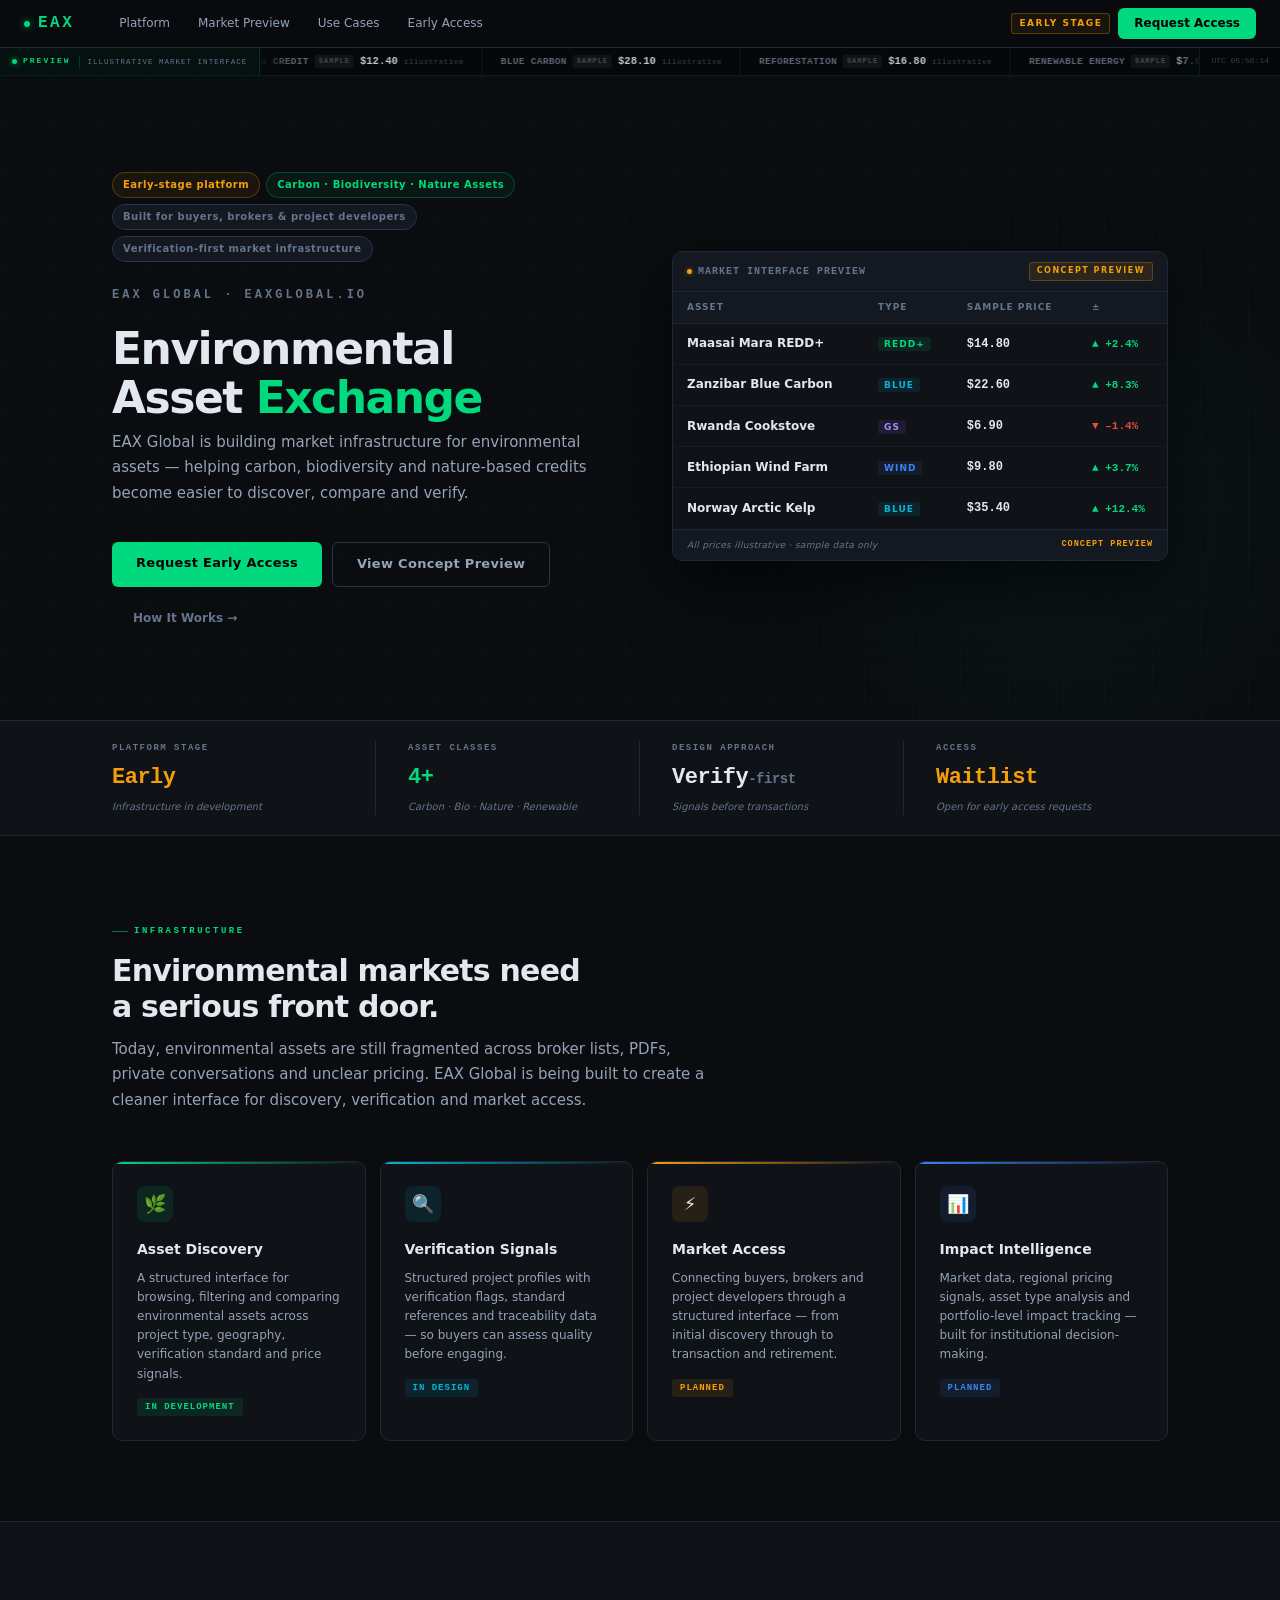
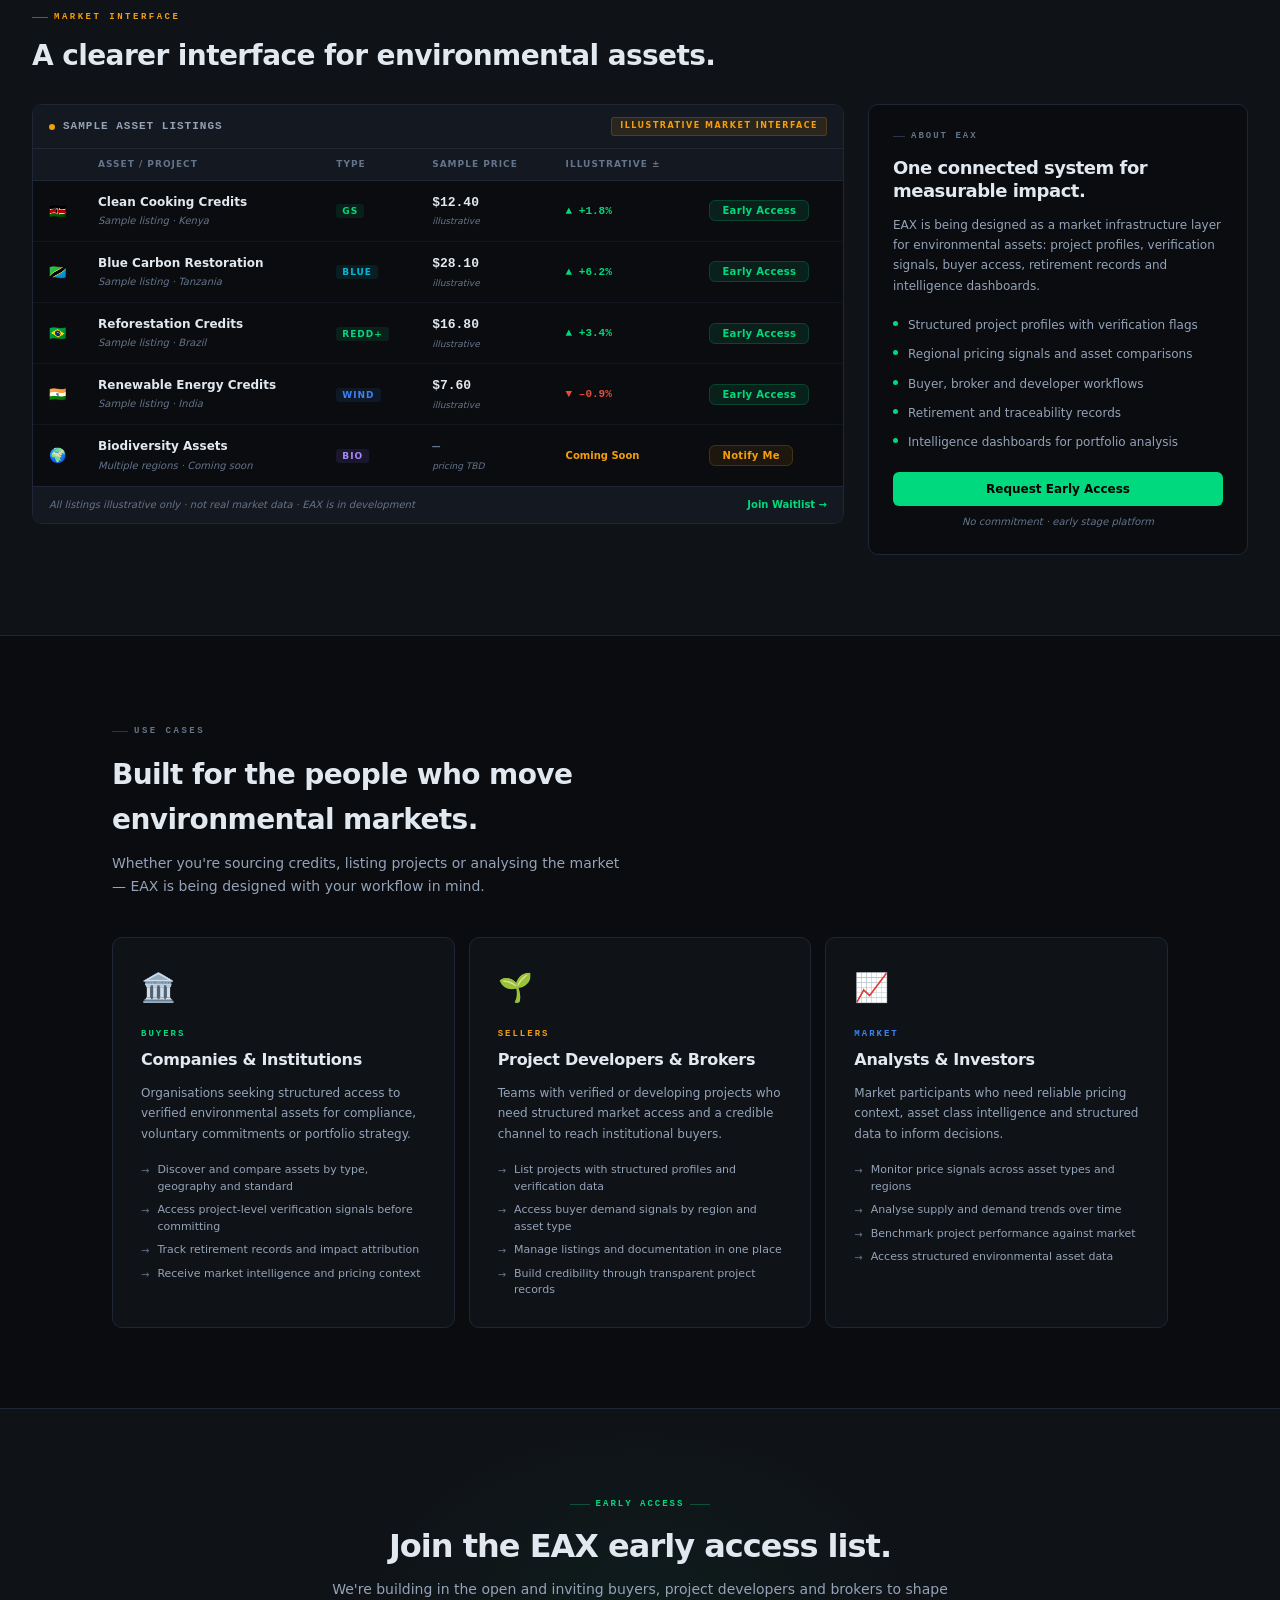
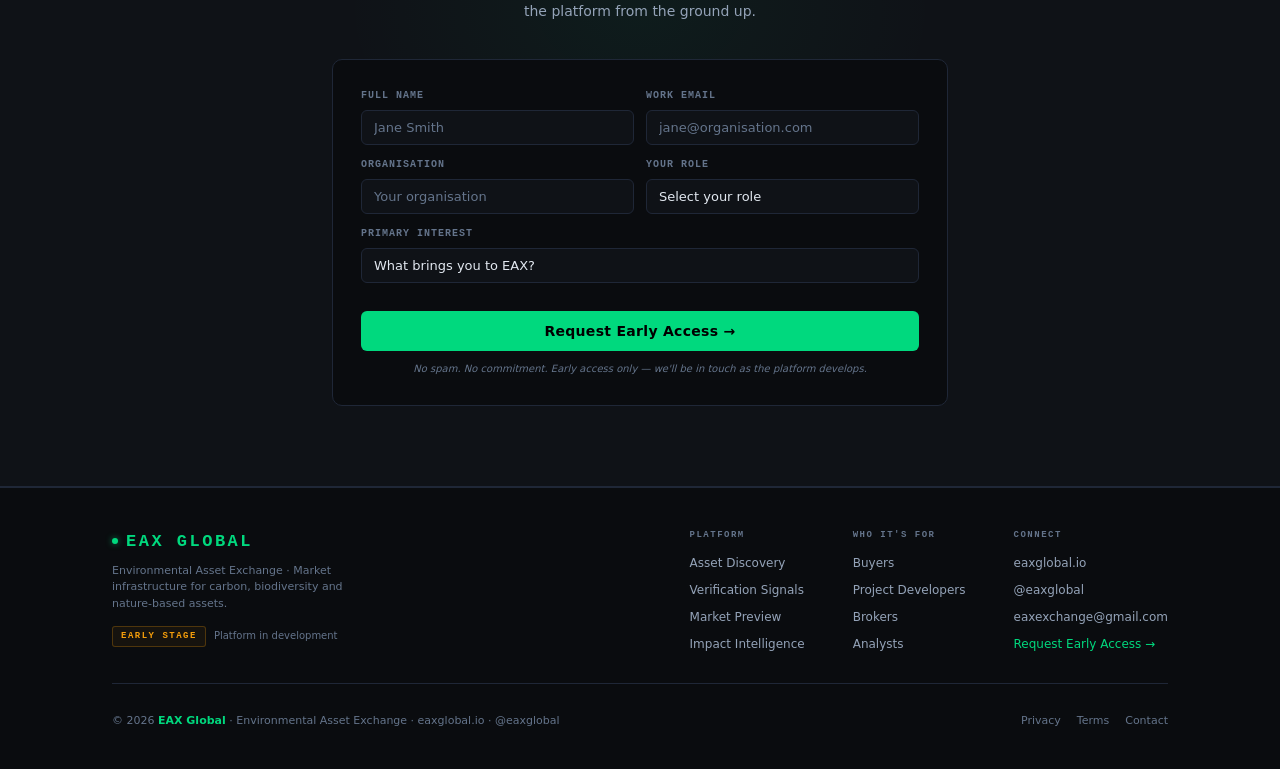
==== commit cd587d4f: "Update Index.html" ====
--- a/Index.html
+++ b/Index.html
@@ -1,1274 +1,1256 @@
 <!DOCTYPE html>
 <html lang="en">
 <head>
-<meta charset="UTF-8" />
-<meta name="viewport" content="width=device-width, initial-scale=1.0" />
-<title>EAX Global | Environmental Asset Exchange</title>
-<meta name="description" content="EAX Global is building verified market infrastructure for environmental assets, carbon credits, biodiversity and institutional impact markets." />
-
+<meta charset="UTF-8">
+<meta name="viewport" content="width=device-width,initial-scale=1.0">
+<title>EAX Global · Environmental Asset Exchange</title>
 <style>
 :root{
-  --bg:#07090c;
-  --bg2:#0d1117;
-  --bg3:#121722;
-  --bg4:#171d2a;
-  --panel:#0f141d;
-  --border:#263044;
-  --border2:#33405a;
-  --text:#f1f5f9;
-  --text2:#cbd5e1;
-  --text3:#94a3b8;
-  --muted:#64748b;
+  --bg:#0a0c0f;
+  --bg2:#0f1217;
+  --bg3:#141820;
+  --bg4:#1a1f2b;
+  --bg5:#1e2433;
+  --border:#1f2737;
+  --border2:#2a3347;
+  --text:#e2e8f0;
+  --text2:#94a3b8;
+  --text3:#64748b;
   --green:#00d97e;
-  --green2:#00b96b;
-  --greenSoft:rgba(0,217,126,.12);
+  --green2:#00a85d;
+  --green3:rgba(0,217,126,0.1);
+  --green4:rgba(0,217,126,0.06);
   --gold:#f59e0b;
-  --goldSoft:rgba(245,158,11,.14);
+  --gold2:rgba(245,158,11,0.15);
   --blue:#3b82f6;
+  --blue2:rgba(59,130,246,0.12);
   --cyan:#06b6d4;
-  --radius:10px;
-  --radius2:18px;
-  --mono:"Courier New", monospace;
-  --shadow:0 24px 80px rgba(0,0,0,.5);
-}
-
-*{
-  margin:0;
-  padding:0;
-  box-sizing:border-box;
-}
-
-html{
-  scroll-behavior:smooth;
-}
-
+  --red:#e74c3c;
+  --red3:rgba(231,76,60,0.1);
+  --radius:6px;
+  --radius2:10px;
+  --shadow:0 4px 24px rgba(0,0,0,0.5);
+  --mono:'Courier New',monospace;
+  --nav-h:48px;
+  --ticker-h:28px;
+}
+
+*{margin:0;padding:0;box-sizing:border-box}
+html{scroll-behavior:smooth}
 body{
   background:var(--bg);
   color:var(--text);
-  font-family:"Segoe UI", system-ui, -apple-system, BlinkMacSystemFont, sans-serif;
-  overflow-x:hidden;
-}
-
-a{
-  color:inherit;
-  text-decoration:none;
-}
-
-button,input,textarea{
-  font-family:inherit;
-}
-
-body::before{
-  content:"";
-  position:fixed;
-  inset:0;
-  pointer-events:none;
-  z-index:-2;
-  background:
-    radial-gradient(circle at 16% 8%, rgba(0,217,126,.15), transparent 30%),
-    radial-gradient(circle at 80% 12%, rgba(245,158,11,.11), transparent 28%),
-    linear-gradient(180deg,#07090c 0%,#0b1111 44%,#07090c 100%);
-}
-
-body::after{
-  content:"";
-  position:fixed;
-  inset:0;
-  pointer-events:none;
-  z-index:-1;
-  opacity:.18;
-  background-image:
-    linear-gradient(rgba(255,255,255,.035) 1px, transparent 1px),
-    linear-gradient(90deg, rgba(255,255,255,.035) 1px, transparent 1px);
-  background-size:56px 56px;
-}
-
-/* NAV */
-
-.nav{
-  position:fixed;
-  top:0;
-  left:0;
-  right:0;
-  height:62px;
-  z-index:1000;
-  display:flex;
-  align-items:center;
-  justify-content:space-between;
-  padding:0 5.5%;
-  background:rgba(7,9,12,.96);
-  border-bottom:1px solid var(--border);
-  backdrop-filter:blur(16px);
-}
-
-.logo{
-  display:flex;
-  align-items:center;
-  gap:10px;
-  font-family:var(--mono);
-  font-size:20px;
-  font-weight:900;
-  letter-spacing:2px;
-  color:var(--green);
-}
-
-.logo-mark{
-  width:34px;
-  height:34px;
-  border-radius:10px;
-  display:grid;
-  place-items:center;
-  background:linear-gradient(135deg,var(--green),var(--gold));
-  color:#020403;
-  box-shadow:0 0 30px rgba(0,217,126,.24);
-}
-
-.nav-links{
-  display:flex;
-  align-items:center;
-  gap:6px;
-}
-
-.nav-links a{
-  color:var(--text3);
-  font-size:13px;
-  font-weight:700;
-  padding:8px 12px;
-  border-radius:var(--radius);
-  border:1px solid transparent;
-}
-
-.nav-links a:hover{
-  color:var(--text);
-  background:var(--bg3);
-  border-color:var(--border);
-}
-
-.nav-links .nav-cta{
-  background:var(--green);
-  color:#020403;
-  font-weight:900;
-  border-color:var(--green);
-}
-
-/* TICKER */
-
-.ticker{
-  position:fixed;
-  top:62px;
-  left:0;
-  right:0;
-  height:34px;
-  z-index:999;
-  display:flex;
-  align-items:center;
-  overflow:hidden;
-  background:#05070a;
-  border-bottom:1px solid var(--border);
-}
-
-.ticker-label{
-  height:100%;
-  display:flex;
-  align-items:center;
-  gap:8px;
-  padding:0 16px;
-  background:var(--bg2);
-  border-right:1px solid var(--border);
-  color:var(--green);
-  font-size:11px;
-  font-weight:900;
-  letter-spacing:1px;
-  text-transform:uppercase;
-  flex-shrink:0;
-}
-
-.live-dot{
-  width:7px;
-  height:7px;
-  border-radius:999px;
-  background:var(--green);
-  box-shadow:0 0 18px var(--green);
-  animation:pulse 1.3s infinite;
-}
-
-@keyframes pulse{
-  0%,100%{opacity:1;transform:scale(1)}
-  50%{opacity:.38;transform:scale(.78)}
-}
-
-.ticker-track{
-  white-space:nowrap;
-  animation:moveTicker 34s linear infinite;
-  color:var(--text3);
-  font-family:var(--mono);
-  font-size:12px;
-  font-weight:800;
-  letter-spacing:.2px;
-}
-
-.ticker-track span{
-  margin-right:38px;
-}
-
-.up{color:var(--green)}
-.gold{color:var(--gold)}
-.cyan{color:var(--cyan)}
-
-@keyframes moveTicker{
-  from{transform:translateX(0)}
-  to{transform:translateX(-50%)}
-}
-
-/* MAIN */
-
-main{
-  padding-top:96px;
-}
-
-/* HERO */
-
-.hero{
-  min-height:calc(100vh - 96px);
-  display:grid;
-  grid-template-columns:minmax(0,1fr) 460px;
-  gap:34px;
-  align-items:center;
-  padding:72px 5.5% 78px;
-  position:relative;
-  overflow:hidden;
-  border-bottom:1px solid rgba(0,217,126,.14);
-}
-
-.hero::before{
-  content:"";
-  position:absolute;
-  inset:0;
-  z-index:-3;
-  background:
-    linear-gradient(90deg, rgba(4,6,9,.98) 0%, rgba(4,6,9,.94) 38%, rgba(4,6,9,.86) 62%, rgba(4,6,9,.74) 100%),
-    linear-gradient(180deg, rgba(0,0,0,.42) 0%, rgba(0,0,0,.18) 36%, rgba(0,0,0,.82) 100%),
-    url("https://images.unsplash.com/photo-1500530855697-b586d89ba3ee?auto=format&fit=crop&w=2200&q=80");
-  background-size:cover;
-  background-position:center;
-}
-
-.hero::after{
-  content:"";
-  position:absolute;
-  inset:0;
-  z-index:-2;
-  background:
-    radial-gradient(circle at 28% 30%, rgba(0,217,126,.12), transparent 28%),
-    radial-gradient(circle at 78% 24%, rgba(245,158,11,.10), transparent 26%);
-}
-
-.hero-copy{
-  max-width:940px;
-}
-
-.eyebrow{
-  width:max-content;
-  max-width:100%;
-  display:flex;
-  align-items:center;
-  gap:9px;
-  padding:8px 13px;
-  margin-bottom:24px;
-  border:1px solid rgba(0,217,126,.35);
-  background:rgba(0,217,126,.08);
-  border-radius:999px;
-  color:var(--green);
-  font-size:12px;
-  font-weight:900;
-  letter-spacing:.8px;
-  text-transform:uppercase;
-}
-
-h1{
-  max-width:1000px;
-  font-size:clamp(54px,7.2vw,104px);
-  line-height:.9;
-  letter-spacing:-.075em;
-  font-weight:900;
-  color:#f8fafc;
-  text-shadow:0 2px 22px rgba(0,0,0,.6);
-}
-
-h1 span{
-  display:block;
-  color:var(--green);
-  text-shadow:0 0 24px rgba(0,217,126,.18), 0 2px 22px rgba(0,0,0,.55);
-}
-
-.hero-sub{
-  max-width:760px;
-  margin-top:28px;
-  font-size:20px;
-  line-height:1.65;
-  color:#d7dee9;
-  text-shadow:0 2px 12px rgba(0,0,0,.45);
-}
-
-.hero-actions{
-  margin-top:34px;
-  display:flex;
-  gap:12px;
-  flex-wrap:wrap;
-}
-
-.btn{
-  display:inline-flex;
-  align-items:center;
-  justify-content:center;
-  min-height:48px;
-  padding:13px 18px;
-  border-radius:var(--radius);
-  background:rgba(18,23,34,.86);
-  border:1px solid var(--border2);
-  color:var(--text);
-  font-size:14px;
-  font-weight:900;
-  transition:.2s ease;
-}
-
-.btn:hover{
-  transform:translateY(-1px);
-  filter:brightness(1.08);
-}
-
-.btn-primary{
-  background:var(--green);
-  color:#020403;
-  border-color:var(--green);
-}
-
-.btn-gold{
-  color:var(--gold);
-  border-color:rgba(245,158,11,.42);
-  background:rgba(245,158,11,.10);
-}
-
-.trust-row{
-  margin-top:30px;
-  display:flex;
-  gap:10px;
-  flex-wrap:wrap;
-}
-
-.trust-pill{
-  padding:8px 12px;
-  border-radius:999px;
-  background:rgba(13,17,23,.88);
-  border:1px solid var(--border);
-  color:var(--text2);
-  font-size:13px;
-  font-weight:700;
-}
-
-/* HERO PANEL */
-
-.hero-panel{
-  width:100%;
-  background:rgba(13,17,23,.94);
-  border:1px solid rgba(51,64,90,.96);
-  border-radius:20px;
-  overflow:hidden;
-  box-shadow:var(--shadow);
-  backdrop-filter:blur(16px);
-}
-
-.panel-header{
-  display:flex;
-  align-items:center;
-  justify-content:space-between;
-  padding:15px 16px;
-  background:var(--bg3);
-  border-bottom:1px solid var(--border);
-  color:var(--text3);
-  font-size:12px;
-  font-weight:900;
-  letter-spacing:1px;
-  text-transform:uppercase;
-}
-
-.panel-header b{
-  color:var(--green);
-  font-family:var(--mono);
-}
-
-.market-grid{
-  display:grid;
-  grid-template-columns:1fr 1fr;
-  gap:10px;
-  padding:14px;
-}
-
-.market-stat{
-  background:#101622;
-  border:1px solid var(--border);
-  border-radius:var(--radius);
-  padding:14px;
-}
-
-.ms-label{
-  color:var(--text3);
-  font-size:11px;
-  font-weight:900;
-  letter-spacing:.8px;
-  text-transform:uppercase;
-}
-
-.ms-val{
-  margin-top:7px;
-  color:var(--text);
-  font-family:var(--mono);
-  font-size:28px;
-  font-weight:900;
-  letter-spacing:-.04em;
-}
-
-.ms-sub{
-  margin-top:5px;
-  color:var(--text3);
-  font-size:12px;
-  font-weight:700;
-}
-
-.chart{
-  height:205px;
-  margin:0 14px 14px;
-  border-radius:var(--radius);
-  border:1px solid var(--border);
-  background:
-    linear-gradient(180deg,rgba(0,217,126,.13),transparent),
-    repeating-linear-gradient(90deg, rgba(255,255,255,.04) 0 1px, transparent 1px 58px),
-    repeating-linear-gradient(0deg, rgba(255,255,255,.035) 0 1px, transparent 1px 46px),
-    #080c10;
-  position:relative;
-  overflow:hidden;
-}
-
-.chart svg{
-  position:absolute;
-  inset:0;
-  width:100%;
-  height:100%;
-}
-
-.market-list{
-  padding:0 14px 14px;
-}
-
-.market-row{
-  display:grid;
-  grid-template-columns:1fr auto auto;
-  gap:12px;
-  align-items:center;
-  padding:11px 0;
-  border-bottom:1px solid rgba(38,48,68,.72);
-  font-family:var(--mono);
-  font-size:12px;
-}
-
-.market-row:last-child{
-  border-bottom:0;
-}
-
-.market-row .symbol{
-  color:var(--blue);
-  font-weight:900;
-}
-
-.market-row .price{
-  color:var(--text2);
-}
-
-.market-row .change{
-  color:var(--green);
-  font-weight:900;
-}
-
-/* SECTIONS */
-
-.section{
-  padding:90px 5.5%;
-}
-
-.section-head{
-  max-width:880px;
-  margin-bottom:34px;
-}
-
-.kicker{
-  color:var(--green);
-  font-size:12px;
-  font-weight:900;
-  letter-spacing:1px;
-  text-transform:uppercase;
-  margin-bottom:14px;
-}
-
-h2{
-  color:var(--text);
-  font-size:clamp(36px,5vw,70px);
-  line-height:.98;
-  letter-spacing:-.06em;
-  font-weight:900;
-  margin-bottom:18px;
-}
-
-.section-head p{
-  color:var(--text2);
-  font-size:18px;
-  line-height:1.65;
-  max-width:800px;
-}
-
-.infra-grid{
-  display:grid;
-  grid-template-columns:repeat(4,1fr);
-  gap:12px;
-}
-
-.infra-card{
-  min-height:250px;
-  padding:24px;
-  border-radius:var(--radius2);
-  background:linear-gradient(180deg,rgba(18,23,34,.94),rgba(13,17,23,.82));
-  border:1px solid var(--border);
-  position:relative;
-  overflow:hidden;
-}
-
-.infra-card::before{
-  content:"";
-  position:absolute;
-  top:0;
-  left:0;
-  right:0;
-  height:2px;
-  background:linear-gradient(90deg,var(--green),transparent);
-}
-
-.card-num{
-  margin-bottom:48px;
-  color:var(--green);
-  font-family:var(--mono);
-  font-size:13px;
-  font-weight:900;
-}
-
-.infra-card h3{
-  color:var(--text);
-  font-size:22px;
-  line-height:1.1;
-  letter-spacing:-.03em;
-  margin-bottom:12px;
-}
-
-.infra-card p{
-  color:var(--text2);
+  font-family:'Segoe UI',system-ui,-apple-system,sans-serif;
   font-size:14px;
   line-height:1.6;
-}
-
-/* MARKET PREVIEW */
-
-.preview-grid{
-  display:grid;
-  grid-template-columns:1.08fr .92fr;
-  gap:16px;
-}
-
-.terminal-box{
-  background:var(--panel);
-  border:1px solid var(--border);
-  border-radius:var(--radius2);
+  overflow-x:hidden;
+}
+a{text-decoration:none;color:inherit}
+button{cursor:pointer;border:none;outline:none;font-family:inherit}
+input,select,textarea{outline:none;font-family:inherit}
+
+::-webkit-scrollbar{width:4px;height:4px}
+::-webkit-scrollbar-track{background:var(--bg2)}
+::-webkit-scrollbar-thumb{background:var(--border2);border-radius:2px}
+
+/* ══ NAV ══════════════════════════════════════════════════════════════════ */
+#nav{
+  position:fixed;top:0;left:0;right:0;height:var(--nav-h);
+  background:rgba(9,11,14,0.98);
+  border-bottom:1px solid var(--border);
+  display:flex;align-items:center;
+  padding:0 24px;gap:0;z-index:1000;
+  backdrop-filter:blur(12px);-webkit-backdrop-filter:blur(12px);
+}
+.nav-logo{
+  font-size:16px;font-weight:900;color:var(--green);
+  letter-spacing:2.5px;margin-right:32px;
+  font-family:var(--mono);white-space:nowrap;
+  display:flex;align-items:center;gap:8px;
+}
+.nav-logo-dot{
+  width:6px;height:6px;border-radius:50%;
+  background:var(--green);box-shadow:0 0 8px rgba(0,217,126,0.7);
+}
+.nav-links{display:flex;gap:2px;flex:1}
+.nav-btn{
+  padding:6px 12px;border-radius:var(--radius);
+  background:transparent;color:var(--text2);
+  font-size:12px;font-weight:500;
+  transition:all 0.15s;white-space:nowrap;
+  border:1px solid transparent;
+}
+.nav-btn:hover{background:var(--bg4);color:var(--text)}
+.nav-right{display:flex;align-items:center;gap:8px;margin-left:auto}
+.nav-cta{
+  padding:6px 16px;background:var(--green);color:#000;
+  border-radius:var(--radius);font-size:12px;font-weight:700;
+  transition:background 0.18s;white-space:nowrap;
+}
+.nav-cta:hover{background:var(--green2)}
+.nav-tag{
+  font-size:9px;font-weight:700;letter-spacing:1.5px;
+  color:var(--gold);border:1px solid rgba(245,158,11,0.3);
+  padding:2px 7px;border-radius:3px;text-transform:uppercase;
+  background:rgba(245,158,11,0.07);
+}
+
+/* ══ TICKER ════════════════════════════════════════════════════════════════ */
+#ticker-bar{
+  position:fixed;top:var(--nav-h);left:0;right:0;z-index:990;
+  height:var(--ticker-h);
+  background:rgba(6,9,12,0.97);
+  border-bottom:1px solid rgba(0,217,126,0.12);
+  display:flex;align-items:stretch;overflow:hidden;
+  backdrop-filter:blur(10px);
+}
+#ticker-label{
+  display:flex;align-items:center;gap:6px;
+  padding:0 12px;border-right:1px solid rgba(0,217,126,0.15);
+  background:rgba(0,217,126,0.04);flex-shrink:0;
+}
+.tl-dot{
+  width:5px;height:5px;border-radius:50%;
+  background:var(--green);box-shadow:0 0 6px rgba(0,217,126,0.8);
+  animation:tlPulse 1.9s ease-in-out infinite;
+}
+@keyframes tlPulse{0%,100%{opacity:1}50%{opacity:0.25}}
+.tl-label{font-size:8px;font-weight:800;letter-spacing:2px;color:var(--green);font-family:var(--mono);text-transform:uppercase}
+.tl-sep{width:1px;height:12px;background:rgba(0,217,126,0.2);margin:0 2px}
+.tl-sub{font-size:7.5px;letter-spacing:1px;color:var(--text3);font-family:var(--mono);text-transform:uppercase}
+#ticker-track{overflow:hidden;flex:1;position:relative}
+#ticker-track::before,#ticker-track::after{
+  content:'';position:absolute;top:0;bottom:0;width:28px;z-index:2;pointer-events:none;
+}
+#ticker-track::before{left:0;background:linear-gradient(to right,rgba(6,9,12,0.95),transparent)}
+#ticker-track::after{right:0;background:linear-gradient(to left,rgba(6,9,12,0.95),transparent)}
+#ticker-belt{display:flex;align-items:center;white-space:nowrap;height:100%;will-change:transform}
+.tk{
+  display:inline-flex;align-items:center;gap:6px;
+  padding:0 18px;border-right:1px solid rgba(31,39,55,0.4);
+  font-family:var(--mono);height:100%;flex-shrink:0;
+}
+.tk-name{font-size:9.5px;color:rgba(148,163,184,0.6);letter-spacing:0.3px;font-weight:600;text-transform:uppercase}
+.tk-type{font-size:7px;letter-spacing:1px;font-weight:700;padding:1px 4px;border-radius:2px;background:rgba(255,255,255,0.05);color:rgba(148,163,184,0.4);text-transform:uppercase}
+.tk-price{font-weight:700;color:rgba(226,232,240,0.85);font-size:10.5px}
+.tk-note{font-size:7.5px;color:rgba(100,116,139,0.55);letter-spacing:0.5px}
+.tk-soon{font-size:8.5px;color:var(--gold);font-weight:700;letter-spacing:0.5px}
+#ticker-clock{
+  display:flex;align-items:center;padding:0 11px;
+  border-left:1px solid rgba(0,217,126,0.1);
+  font-size:8px;font-family:var(--mono);
+  color:rgba(100,116,139,0.5);flex-shrink:0;white-space:nowrap;
+  background:rgba(0,0,0,0.15);
+}
+
+/* ══ PAGE BODY ════════════════════════════════════════════════════════════ */
+#page{margin-top:calc(var(--nav-h) + var(--ticker-h));}
+
+/* ══ SECTION WRAPPER ═══════════════════════════════════════════════════════ */
+.section{padding:80px 0}
+.section-inner{max-width:1120px;margin:0 auto;padding:0 32px}
+.section-inner-wide{max-width:1280px;margin:0 auto;padding:0 32px}
+
+/* Section label */
+.sec-eyebrow{
+  display:inline-flex;align-items:center;gap:6px;
+  font-size:9px;font-weight:800;letter-spacing:2.5px;text-transform:uppercase;
+  color:var(--text3);margin-bottom:14px;font-family:var(--mono);
+}
+.sec-eyebrow::before{content:'';width:16px;height:1px;background:var(--border2)}
+.sec-eyebrow.green{color:var(--green)}
+.sec-eyebrow.green::before{background:var(--green);opacity:0.5}
+.sec-eyebrow.gold{color:var(--gold)}
+.sec-eyebrow.gold::before{background:var(--gold);opacity:0.5}
+
+/* ══ HERO ══════════════════════════════════════════════════════════════════ */
+#hero{
+  position:relative;
+  padding:96px 0 80px;
   overflow:hidden;
-  box-shadow:var(--shadow);
-}
-
-.terminal-title{
-  padding:14px 16px;
-  background:var(--bg3);
+  background:var(--bg);
   border-bottom:1px solid var(--border);
-  display:flex;
-  justify-content:space-between;
+}
+/* Subtle grid texture */
+#hero::before{
+  content:'';position:absolute;inset:0;
+  background-image:
+    linear-gradient(rgba(0,217,126,0.025) 1px,transparent 1px),
+    linear-gradient(90deg,rgba(0,217,126,0.025) 1px,transparent 1px);
+  background-size:48px 48px;
+  pointer-events:none;
+}
+/* Radial glow bottom-right */
+#hero::after{
+  content:'';position:absolute;
+  bottom:-80px;right:-80px;
+  width:600px;height:600px;
+  background:radial-gradient(circle,rgba(0,217,126,0.06) 0%,transparent 70%);
+  pointer-events:none;
+}
+.hero-inner{
+  max-width:1120px;margin:0 auto;padding:0 32px;
+  display:grid;grid-template-columns:1fr 1fr;gap:64px;align-items:center;
+  position:relative;z-index:1;
+}
+.hero-left{}
+.hero-pills{display:flex;flex-wrap:wrap;gap:6px;margin-bottom:24px}
+.hero-pill{
+  font-size:10px;font-weight:600;letter-spacing:0.5px;
+  padding:4px 10px;border-radius:20px;
+  background:var(--bg3);border:1px solid var(--border2);
   color:var(--text3);
+  animation:fadeUp 0.6s ease both;
+}
+.hero-pill:nth-child(1){animation-delay:0.05s}
+.hero-pill:nth-child(2){animation-delay:0.1s}
+.hero-pill:nth-child(3){animation-delay:0.15s}
+.hero-pill:nth-child(4){animation-delay:0.2s}
+.hero-pill.green{background:var(--green4);border-color:rgba(0,217,126,0.25);color:var(--green)}
+.hero-pill.gold{background:rgba(245,158,11,0.07);border-color:rgba(245,158,11,0.25);color:var(--gold)}
+
+.hero-h1{
+  font-size:44px;font-weight:900;line-height:1.1;
+  color:var(--text);letter-spacing:-1.5px;
+  margin-bottom:8px;
+  animation:fadeUp 0.6s ease 0.2s both;
+}
+.hero-h1 span{color:var(--green)}
+.hero-tagline{
+  font-size:12px;font-weight:700;letter-spacing:3px;text-transform:uppercase;
+  color:var(--text3);margin-bottom:20px;font-family:var(--mono);
+  animation:fadeUp 0.6s ease 0.25s both;
+}
+.hero-sub{
+  font-size:15px;line-height:1.7;color:var(--text2);
+  max-width:480px;margin-bottom:36px;
+  animation:fadeUp 0.6s ease 0.3s both;
+}
+.hero-btns{
+  display:flex;flex-wrap:wrap;gap:10px;
+  animation:fadeUp 0.6s ease 0.35s both;
+}
+.btn-primary{
+  padding:11px 24px;background:var(--green);color:#000;
+  border-radius:var(--radius);font-size:13px;font-weight:800;
+  transition:background 0.18s,box-shadow 0.18s;letter-spacing:0.3px;
+}
+.btn-primary:hover{background:var(--green2);box-shadow:0 0 0 3px rgba(0,217,126,0.15)}
+.btn-outline{
+  padding:11px 24px;background:transparent;color:var(--text2);
+  border-radius:var(--radius);font-size:13px;font-weight:600;
+  border:1px solid var(--border2);
+  transition:all 0.18s;letter-spacing:0.3px;
+}
+.btn-outline:hover{background:var(--bg3);color:var(--text);border-color:var(--border2)}
+.btn-ghost{
+  padding:11px 20px;background:transparent;color:var(--text3);
+  border-radius:var(--radius);font-size:12px;font-weight:600;
+  border:1px solid transparent;
+  transition:all 0.18s;
+}
+.btn-ghost:hover{color:var(--text2)}
+
+/* Hero right — dashboard preview panel */
+.hero-right{animation:fadeUp 0.7s ease 0.4s both}
+.preview-panel{
+  background:var(--bg2);border:1px solid var(--border);
+  border-radius:var(--radius2);overflow:hidden;
+  box-shadow:0 24px 64px rgba(0,0,0,0.6);
+}
+.preview-panel-header{
+  display:flex;align-items:center;justify-content:space-between;
+  padding:10px 14px;background:var(--bg3);
+  border-bottom:1px solid var(--border);
+}
+.preview-panel-title{
+  font-size:10px;font-weight:700;letter-spacing:1px;
+  color:var(--text3);text-transform:uppercase;font-family:var(--mono);
+  display:flex;align-items:center;gap:6px;
+}
+.preview-panel-title::before{
+  content:'';width:5px;height:5px;border-radius:50%;
+  background:var(--gold);box-shadow:0 0 5px rgba(245,158,11,0.5);
+}
+.preview-badge{
+  font-size:8px;font-weight:700;letter-spacing:1.5px;
+  padding:2px 7px;border-radius:3px;text-transform:uppercase;
+  background:rgba(245,158,11,0.1);color:var(--gold);border:1px solid rgba(245,158,11,0.25);
+}
+.preview-table{width:100%;border-collapse:collapse}
+.preview-table th{
+  font-size:9px;font-weight:700;letter-spacing:1px;
+  color:var(--text3);text-transform:uppercase;
+  padding:8px 14px;border-bottom:1px solid var(--border);
+  text-align:left;background:var(--bg3);
+}
+.preview-table td{
+  padding:10px 14px;border-bottom:1px solid rgba(31,39,55,0.5);
   font-size:12px;
-  font-weight:900;
-  letter-spacing:1px;
-  text-transform:uppercase;
-}
-
-.asset-row{
-  display:grid;
-  grid-template-columns:1fr auto auto;
-  gap:14px;
-  align-items:center;
-  padding:16px;
+}
+.preview-table tr:last-child td{border-bottom:none}
+.preview-table tr:hover td{background:rgba(255,255,255,0.015)}
+.pt-name{color:var(--text);font-weight:600}
+.pt-type{
+  font-size:9px;font-weight:700;letter-spacing:1px;
+  padding:2px 6px;border-radius:3px;text-transform:uppercase;
+}
+.pt-type.redd{background:rgba(0,217,126,0.1);color:var(--green)}
+.pt-type.blue{background:rgba(6,182,212,0.1);color:var(--cyan)}
+.pt-type.solar{background:rgba(245,158,11,0.1);color:var(--gold)}
+.pt-type.wind{background:rgba(59,130,246,0.1);color:var(--blue)}
+.pt-type.bio{background:rgba(139,92,246,0.12);color:#a78bfa}
+.pt-price{font-family:var(--mono);font-weight:700;color:var(--text)}
+.pt-status{
+  font-size:9px;font-weight:600;letter-spacing:0.5px;
+  color:var(--text3);font-style:italic;
+}
+.pt-chg{font-family:var(--mono);font-size:11px;font-weight:700}
+.chg-up{color:var(--green)}
+.chg-dn{color:var(--red)}
+.preview-footer{
+  padding:8px 14px;background:var(--bg3);border-top:1px solid var(--border);
+  display:flex;align-items:center;justify-content:space-between;
+}
+.preview-footer-note{
+  font-size:9px;color:var(--text3);font-style:italic;letter-spacing:0.3px;
+}
+.preview-footer-tag{
+  font-size:8.5px;font-weight:700;letter-spacing:1px;
+  color:var(--gold);text-transform:uppercase;font-family:var(--mono);
+}
+
+/* ══ STATS STRIP ═══════════════════════════════════════════════════════════ */
+#stats-strip{
+  background:var(--bg2);border-bottom:1px solid var(--border);
+  padding:20px 0;
+}
+.stats-inner{
+  max-width:1120px;margin:0 auto;padding:0 32px;
+  display:grid;grid-template-columns:repeat(4,1fr);gap:0;
+}
+.stat-block{
+  padding:0 32px;border-right:1px solid var(--border);
+  display:flex;flex-direction:column;gap:4px;
+}
+.stat-block:first-child{padding-left:0}
+.stat-block:last-child{border-right:none}
+.stat-label{font-size:9px;font-weight:700;letter-spacing:1.5px;color:var(--text3);text-transform:uppercase;font-family:var(--mono)}
+.stat-val{font-size:22px;font-weight:900;color:var(--text);letter-spacing:-0.5px;font-family:var(--mono)}
+.stat-val.green{color:var(--green)}
+.stat-val.gold{color:var(--gold)}
+.stat-sub{font-size:10px;color:var(--text3);font-style:italic}
+
+/* ══ INFRASTRUCTURE ════════════════════════════════════════════════════════ */
+#infra{background:var(--bg);border-bottom:1px solid var(--border)}
+.infra-header{margin-bottom:48px}
+.infra-h{font-size:30px;font-weight:800;color:var(--text);letter-spacing:-0.8px;margin-bottom:12px;line-height:1.2}
+.infra-sub{font-size:15px;color:var(--text2);max-width:600px;line-height:1.7}
+.infra-grid{display:grid;grid-template-columns:repeat(4,1fr);gap:14px}
+.infra-card{
+  background:var(--bg2);border:1px solid var(--border);
+  border-radius:var(--radius2);padding:24px;
+  transition:border-color 0.2s,background 0.2s;
+  position:relative;overflow:hidden;
+}
+.infra-card::before{
+  content:'';position:absolute;top:0;left:0;right:0;height:2px;
+  background:transparent;transition:background 0.2s;
+}
+.infra-card:hover{background:var(--bg3);border-color:var(--border2)}
+.infra-card.c-green::before{background:linear-gradient(90deg,var(--green),transparent)}
+.infra-card.c-cyan::before{background:linear-gradient(90deg,var(--cyan),transparent)}
+.infra-card.c-gold::before{background:linear-gradient(90deg,var(--gold),transparent)}
+.infra-card.c-blue::before{background:linear-gradient(90deg,var(--blue),transparent)}
+.infra-icon{
+  width:36px;height:36px;border-radius:8px;
+  display:flex;align-items:center;justify-content:center;
+  font-size:18px;margin-bottom:16px;
+}
+.ic-green{background:rgba(0,217,126,0.1)}
+.ic-cyan{background:rgba(6,182,212,0.1)}
+.ic-gold{background:rgba(245,158,11,0.1)}
+.ic-blue{background:rgba(59,130,246,0.1)}
+.infra-title{font-size:14px;font-weight:700;color:var(--text);margin-bottom:8px}
+.infra-desc{font-size:12px;color:var(--text2);line-height:1.6}
+.infra-tag{
+  display:inline-block;margin-top:14px;
+  font-size:9px;font-weight:700;letter-spacing:1px;
+  padding:2px 8px;border-radius:3px;text-transform:uppercase;
+  font-family:var(--mono);
+}
+.it-green{background:var(--green3);color:var(--green)}
+.it-cyan{background:rgba(6,182,212,0.1);color:var(--cyan)}
+.it-gold{background:rgba(245,158,11,0.1);color:var(--gold)}
+.it-blue{background:rgba(59,130,246,0.1);color:var(--blue)}
+
+/* ══ MARKET PREVIEW ════════════════════════════════════════════════════════ */
+#market{background:var(--bg2);border-bottom:1px solid var(--border)}
+.market-layout{display:grid;grid-template-columns:1fr 380px;gap:24px;align-items:start}
+.market-left{}
+.market-panel{
+  background:var(--bg);border:1px solid var(--border);
+  border-radius:var(--radius2);overflow:hidden;
+}
+.market-panel-header{
+  display:flex;align-items:center;justify-content:space-between;
+  padding:12px 16px;background:var(--bg3);border-bottom:1px solid var(--border);
+}
+.mph-title{
+  font-size:11px;font-weight:700;letter-spacing:1px;
+  color:var(--text2);text-transform:uppercase;font-family:var(--mono);
+  display:flex;align-items:center;gap:8px;
+}
+.mph-title::before{content:'';width:6px;height:6px;border-radius:50%;background:var(--gold)}
+.mph-badge{
+  font-size:8px;font-weight:700;letter-spacing:1.5px;
+  padding:2px 8px;border-radius:3px;
+  background:rgba(245,158,11,0.1);color:var(--gold);
+  border:1px solid rgba(245,158,11,0.2);text-transform:uppercase;
+}
+.market-table{width:100%;border-collapse:collapse}
+.market-table th{
+  font-size:9px;font-weight:700;letter-spacing:1px;color:var(--text3);
+  text-transform:uppercase;padding:8px 16px;
+  border-bottom:1px solid var(--border);background:var(--bg3);text-align:left;
+}
+.market-table td{
+  padding:12px 16px;border-bottom:1px solid rgba(31,39,55,0.4);font-size:12px;
+}
+.market-table tr:last-child td{border-bottom:none}
+.market-table tr:hover td{background:rgba(255,255,255,0.015)}
+.mt-flag{font-size:14px}
+.mt-name{color:var(--text);font-weight:600;line-height:1.3}
+.mt-sample{font-size:10px;color:var(--text3);font-style:italic;display:block;margin-top:1px}
+.mt-price{font-family:var(--mono);font-weight:700;color:var(--text);font-size:13px}
+.mt-note{font-size:9px;color:var(--text3);font-style:italic;display:block;margin-top:1px}
+.mt-chg{font-family:var(--mono);font-size:11px;font-weight:700}
+.mt-action{
+  padding:4px 12px;background:var(--green3);color:var(--green);
+  border-radius:var(--radius);font-size:10px;font-weight:700;
+  border:1px solid rgba(0,217,126,0.2);cursor:default;letter-spacing:0.3px;
+  white-space:nowrap;
+}
+.market-footer{
+  padding:10px 16px;background:var(--bg3);border-top:1px solid var(--border);
+  display:flex;align-items:center;justify-content:space-between;
+}
+.mf-note{font-size:10px;color:var(--text3);font-style:italic}
+.mf-link{
+  font-size:10px;color:var(--green);font-weight:600;cursor:pointer;
+  display:flex;align-items:center;gap:4px;
+}
+.mf-link:hover{color:var(--green2)}
+
+/* Market right card */
+.market-side{
+  background:var(--bg);border:1px solid var(--border);
+  border-radius:var(--radius2);padding:24px;
+  position:sticky;top:calc(var(--nav-h) + var(--ticker-h) + 20px);
+}
+.ms-eyebrow{
+  font-size:9px;font-weight:700;letter-spacing:2px;
+  color:var(--text3);text-transform:uppercase;font-family:var(--mono);
+  margin-bottom:12px;display:flex;align-items:center;gap:6px;
+}
+.ms-eyebrow::before{content:'';width:12px;height:1px;background:var(--border2)}
+.ms-h{font-size:18px;font-weight:800;color:var(--text);letter-spacing:-0.5px;margin-bottom:12px;line-height:1.3}
+.ms-body{font-size:12px;color:var(--text2);line-height:1.7;margin-bottom:20px}
+.ms-features{display:flex;flex-direction:column;gap:10px;margin-bottom:20px}
+.ms-feat{display:flex;align-items:flex-start;gap:10px;font-size:12px;color:var(--text2)}
+.ms-feat-dot{
+  width:5px;height:5px;border-radius:50%;
+  background:var(--green);flex-shrink:0;margin-top:5px;
+}
+.ms-cta{
+  width:100%;padding:10px;background:var(--green);color:#000;
+  border-radius:var(--radius);font-size:12px;font-weight:800;
+  transition:background 0.18s;
+}
+.ms-cta:hover{background:var(--green2)}
+.ms-cta-note{text-align:center;font-size:10px;color:var(--text3);margin-top:8px;font-style:italic}
+
+/* ══ USE CASES ══════════════════════════════════════════════════════════════ */
+#usecases{background:var(--bg);border-bottom:1px solid var(--border)}
+.uc-header{margin-bottom:40px}
+.uc-h{font-size:28px;font-weight:800;color:var(--text);letter-spacing:-0.6px;margin-bottom:10px}
+.uc-sub{font-size:14px;color:var(--text2);max-width:520px;line-height:1.6}
+.uc-grid{display:grid;grid-template-columns:repeat(3,1fr);gap:14px}
+.uc-card{
+  background:var(--bg2);border:1px solid var(--border);
+  border-radius:var(--radius2);padding:28px;
+  position:relative;overflow:hidden;
+}
+.uc-card::after{
+  content:'';position:absolute;bottom:0;left:0;right:0;height:1px;
+  opacity:0;transition:opacity 0.2s;
+}
+.uc-card:hover::after{opacity:1}
+.uc-card.c1::after{background:var(--green)}
+.uc-card.c2::after{background:var(--gold)}
+.uc-card.c3::after{background:var(--blue)}
+.uc-card:hover{background:var(--bg3)}
+.uc-ico{font-size:28px;margin-bottom:16px;display:block}
+.uc-role{
+  font-size:9px;font-weight:700;letter-spacing:2px;text-transform:uppercase;
+  font-family:var(--mono);margin-bottom:6px;
+}
+.uc-card.c1 .uc-role{color:var(--green)}
+.uc-card.c2 .uc-role{color:var(--gold)}
+.uc-card.c3 .uc-role{color:var(--blue)}
+.uc-title{font-size:16px;font-weight:800;color:var(--text);margin-bottom:10px;letter-spacing:-0.3px}
+.uc-body{font-size:12px;color:var(--text2);line-height:1.7;margin-bottom:18px}
+.uc-list{list-style:none;display:flex;flex-direction:column;gap:7px}
+.uc-list li{
+  font-size:11px;color:var(--text2);
+  display:flex;align-items:flex-start;gap:8px;line-height:1.5;
+}
+.uc-list li::before{
+  content:'→';color:var(--text3);flex-shrink:0;font-size:10px;margin-top:1px;
+}
+
+/* ══ WAITLIST ═══════════════════════════════════════════════════════════════ */
+#waitlist{
+  background:var(--bg2);border-bottom:1px solid var(--border);
+  position:relative;overflow:hidden;
+}
+#waitlist::before{
+  content:'';position:absolute;top:0;left:50%;transform:translateX(-50%);
+  width:600px;height:400px;
+  background:radial-gradient(ellipse,rgba(0,217,126,0.05) 0%,transparent 70%);
+  pointer-events:none;
+}
+.waitlist-inner{
+  max-width:680px;margin:0 auto;padding:0 32px;
+  text-align:center;position:relative;z-index:1;
+}
+.wl-eyebrow{
+  display:inline-flex;align-items:center;gap:6px;margin-bottom:16px;
+  font-size:9px;font-weight:700;letter-spacing:2px;text-transform:uppercase;
+  color:var(--green);font-family:var(--mono);
+}
+.wl-eyebrow::before,.wl-eyebrow::after{content:'';width:20px;height:1px;background:rgba(0,217,126,0.3)}
+.wl-h{font-size:32px;font-weight:900;color:var(--text);letter-spacing:-1px;margin-bottom:12px;line-height:1.2}
+.wl-sub{font-size:14px;color:var(--text2);margin-bottom:36px;line-height:1.6}
+.wl-form-wrap{
+  background:var(--bg);border:1px solid var(--border);
+  border-radius:var(--radius2);padding:28px;text-align:left;
+}
+.wl-row{display:grid;grid-template-columns:1fr 1fr;gap:12px;margin-bottom:12px}
+.wl-field{display:flex;flex-direction:column;gap:6px}
+.wl-field.full{grid-column:1/-1}
+.wl-label{font-size:10px;font-weight:700;letter-spacing:1px;color:var(--text3);text-transform:uppercase;font-family:var(--mono)}
+.wl-input{
+  padding:9px 12px;background:var(--bg2);border:1px solid var(--border);
+  color:var(--text);border-radius:var(--radius);font-size:13px;
+  transition:border-color 0.15s;
+}
+.wl-input:focus{border-color:rgba(0,217,126,0.4)}
+.wl-input::placeholder{color:var(--text3)}
+.wl-select{
+  padding:9px 12px;background:var(--bg2);border:1px solid var(--border);
+  color:var(--text);border-radius:var(--radius);font-size:13px;
+  appearance:none;cursor:pointer;transition:border-color 0.15s;
+}
+.wl-select:focus{border-color:rgba(0,217,126,0.4)}
+.wl-select option{background:var(--bg3)}
+.wl-submit{
+  width:100%;margin-top:16px;padding:12px;
+  background:var(--green);color:#000;border-radius:var(--radius);
+  font-size:14px;font-weight:800;letter-spacing:0.3px;
+  transition:background 0.18s;
+}
+.wl-submit:hover{background:var(--green2)}
+.wl-note{text-align:center;font-size:10px;color:var(--text3);margin-top:10px;font-style:italic}
+.wl-success{
+  display:none;text-align:center;padding:28px;
+}
+.wl-success-icon{font-size:36px;margin-bottom:12px;display:block}
+.wl-success-h{font-size:18px;font-weight:800;color:var(--green);margin-bottom:8px}
+.wl-success-sub{font-size:13px;color:var(--text2);line-height:1.6}
+
+/* ══ FOOTER ════════════════════════════════════════════════════════════════ */
+#footer{
+  background:var(--bg);border-top:1px solid var(--border);
+  padding:40px 0;
+}
+.footer-inner{
+  max-width:1120px;margin:0 auto;padding:0 32px;
+}
+.footer-top{
+  display:flex;align-items:flex-start;justify-content:space-between;
+  padding-bottom:28px;margin-bottom:28px;
   border-bottom:1px solid var(--border);
-}
-
-.asset-row:last-child{
-  border-bottom:0;
-}
-
-.asset-name{
-  color:var(--text);
-  font-size:15px;
-  font-weight:900;
-}
-
-.asset-meta{
-  margin-top:4px;
-  color:var(--text3);
-  font-size:12px;
-  line-height:1.4;
-}
-
-.badge{
-  padding:5px 8px;
-  border-radius:6px;
-  font-size:11px;
+  gap:48px;
+}
+.footer-brand{}
+.footer-logo{
+  font-size:17px;font-weight:900;color:var(--green);
+  letter-spacing:2.5px;font-family:var(--mono);margin-bottom:8px;
+  display:flex;align-items:center;gap:8px;
+}
+.footer-tagline{font-size:11px;color:var(--text3);max-width:260px;line-height:1.5}
+.footer-cols{display:flex;gap:48px}
+.footer-col-title{
+  font-size:9px;font-weight:700;letter-spacing:1.5px;text-transform:uppercase;
+  color:var(--text3);font-family:var(--mono);margin-bottom:12px;
+}
+.footer-col-links{display:flex;flex-direction:column;gap:8px}
+.footer-link{
+  font-size:12px;color:var(--text2);transition:color 0.15s;cursor:pointer;
+}
+.footer-link:hover{color:var(--text)}
+.footer-bottom{
+  display:flex;align-items:center;justify-content:space-between;
+  flex-wrap:wrap;gap:12px;
+}
+.footer-copy{font-size:11px;color:var(--text3)}
+.footer-copy span{color:var(--green);font-weight:600}
+.footer-links-row{display:flex;gap:16px}
+.footer-links-row a{font-size:11px;color:var(--text3);transition:color 0.15s}
+.footer-links-row a:hover{color:var(--text2)}
+.footer-stage{
+  font-size:9px;font-weight:700;letter-spacing:1.5px;text-transform:uppercase;
+  color:var(--gold);border:1px solid rgba(245,158,11,0.25);
+  padding:2px 8px;border-radius:3px;background:rgba(245,158,11,0.05);
   font-family:var(--mono);
-  font-weight:900;
-}
-
-.badge-green{
-  background:var(--greenSoft);
-  color:var(--green);
-  border:1px solid rgba(0,217,126,.3);
-}
-
-.badge-gold{
-  background:var(--goldSoft);
-  color:var(--gold);
-  border:1px solid rgba(245,158,11,.3);
-}
-
-.asset-price{
-  color:var(--green);
-  font-family:var(--mono);
-  font-weight:900;
-  font-size:14px;
-}
-
-.profile-box{
-  padding:28px;
-  min-height:100%;
-  border-radius:var(--radius2);
-  border:1px solid var(--border);
-  background:
-    radial-gradient(circle at 80% 12%, rgba(0,217,126,.17), transparent 36%),
-    linear-gradient(180deg,rgba(18,23,34,.96),rgba(13,17,23,.84));
-}
-
-.profile-box h3{
-  color:var(--text);
-  font-size:38px;
-  line-height:1;
-  letter-spacing:-.055em;
-  margin-bottom:18px;
-}
-
-.profile-box p{
-  color:var(--text2);
-  font-size:16px;
-  line-height:1.7;
-}
-
-.profile-stats{
-  margin-top:24px;
-  display:grid;
-  grid-template-columns:repeat(3,1fr);
-  gap:10px;
-}
-
-.profile-stat{
-  padding:13px;
-  background:rgba(7,9,12,.6);
-  border:1px solid var(--border);
-  border-radius:var(--radius);
-}
-
-.profile-stat small{
-  display:block;
-  color:var(--text3);
-  font-size:10px;
-  text-transform:uppercase;
-  font-weight:900;
-}
-
-.profile-stat strong{
-  display:block;
-  margin-top:6px;
-  color:var(--green);
-  font-size:15px;
-  font-family:var(--mono);
-}
-
-/* USE CASES */
-
-.usecases{
-  display:grid;
-  grid-template-columns:repeat(3,1fr);
-  gap:12px;
-}
-
-.usecase{
-  padding:24px;
-  background:linear-gradient(180deg,rgba(18,23,34,.94),rgba(13,17,23,.82));
-  border:1px solid var(--border);
-  border-radius:var(--radius2);
-}
-
-.usecase span{
-  color:var(--gold);
-  font-family:var(--mono);
-  font-weight:900;
-  font-size:12px;
-}
-
-.usecase h3{
-  margin-top:30px;
-  margin-bottom:12px;
-  color:var(--text);
-  font-size:23px;
-  line-height:1.1;
-}
-
-.usecase p{
-  color:var(--text2);
-  font-size:14px;
-  line-height:1.65;
-}
-
-/* FORM */
-
-.hidden-form{
-  display:none;
-}
-
-.cta-section{
-  padding:90px 5.5%;
-}
-
-.cta-box{
-  display:grid;
-  grid-template-columns:.95fr 1.05fr;
-  gap:28px;
-  padding:38px;
-  border-radius:24px;
-  border:1px solid var(--border2);
-  background:
-    radial-gradient(circle at 12% 20%, rgba(245,158,11,.12), transparent 30%),
-    radial-gradient(circle at 84% 10%, rgba(0,217,126,.13), transparent 30%),
-    var(--panel);
-  box-shadow:var(--shadow);
-}
-
-.cta-copy h2{
-  color:var(--text);
-}
-
-.cta-copy p{
-  max-width:520px;
-  color:var(--text2);
-  font-size:17px;
-  line-height:1.7;
-}
-
-form{
-  display:grid;
-  grid-template-columns:1fr 1fr;
-  gap:12px;
-}
-
-input,textarea{
-  width:100%;
-  padding:15px 14px;
-  border-radius:var(--radius);
-  border:1px solid var(--border);
-  background:rgba(7,9,12,.78);
-  color:var(--text);
-  font-size:14px;
-  outline:none;
-}
-
-input::placeholder,
-textarea::placeholder{
-  color:var(--muted);
-}
-
-input:focus,
-textarea:focus{
-  border-color:rgba(0,217,126,.55);
-}
-
-textarea{
-  grid-column:span 2;
-  min-height:120px;
-  resize:vertical;
-}
-
-.form-btn{
-  grid-column:span 2;
-  min-height:50px;
-  border:0;
-  border-radius:var(--radius);
-  background:var(--green);
-  color:#020403;
-  font-size:14px;
-  font-weight:900;
-  cursor:pointer;
-}
-
-.form-note{
-  grid-column:span 2;
-  color:var(--text3);
-  font-size:12px;
-  line-height:1.5;
-}
-
-/* FOOTER */
-
-footer{
-  padding:30px 5.5%;
-  border-top:1px solid var(--border);
-  display:flex;
-  justify-content:space-between;
-  gap:20px;
-  color:var(--text3);
-  font-size:13px;
-}
-
-/* RESPONSIVE */
-
-@media(max-width:1100px){
-  .hero{
-    grid-template-columns:1fr;
-  }
-
-  .hero-panel{
-    max-width:720px;
-  }
-
-  .infra-grid{
-    grid-template-columns:1fr 1fr;
-  }
-
-  .preview-grid{
-    grid-template-columns:1fr;
-  }
-
-  .cta-box{
-    grid-template-columns:1fr;
-  }
-}
-
-@media(max-width:760px){
-  .nav{
-    padding:0 16px;
-  }
-
-  .nav-links a:not(.nav-cta){
-    display:none;
-  }
-
-  .ticker{
-    display:none;
-  }
-
-  main{
-    padding-top:62px;
-  }
-
-  .hero{
-    min-height:auto;
-    padding:56px 18px 46px;
-  }
-
-  .eyebrow{
-    font-size:10px;
-    white-space:normal;
-  }
-
-  h1{
-    font-size:54px;
-    line-height:.94;
-  }
-
-  .hero-sub{
-    font-size:16px;
-    line-height:1.6;
-  }
-
-  .market-grid{
-    grid-template-columns:1fr;
-  }
-
-  .infra-grid,
-  .usecases,
-  .profile-stats{
-    grid-template-columns:1fr;
-  }
-
-  .asset-row{
-    grid-template-columns:1fr;
-    gap:8px;
-  }
-
-  .cta-box{
-    padding:24px;
-  }
-
-  form{
-    grid-template-columns:1fr;
-  }
-
-  textarea,
-  .form-btn,
-  .form-note{
-    grid-column:span 1;
-  }
-
-  footer{
-    flex-direction:column;
-  }
+}
+
+/* ══ ANIMATIONS ════════════════════════════════════════════════════════════ */
+@keyframes fadeUp{
+  from{opacity:0;transform:translateY(18px)}
+  to{opacity:1;transform:translateY(0)}
+}
+.fade-up{opacity:0;transform:translateY(20px);transition:opacity 0.5s ease,transform 0.5s ease}
+.fade-up.visible{opacity:1;transform:translateY(0)}
+
+/* ══ MOBILE ════════════════════════════════════════════════════════════════ */
+@media(max-width:900px){
+  .hero-inner{grid-template-columns:1fr;gap:40px}
+  .hero-right{display:none}
+  .hero-h1{font-size:32px}
+  .infra-grid{grid-template-columns:repeat(2,1fr)}
+  .market-layout{grid-template-columns:1fr}
+  .market-side{display:none}
+  .uc-grid{grid-template-columns:1fr}
+  .stats-inner{grid-template-columns:repeat(2,1fr);gap:20px}
+  .stat-block{border-right:none;padding:0}
+  .footer-top{flex-direction:column;gap:28px}
+  .footer-cols{gap:28px;flex-wrap:wrap}
+  .wl-row{grid-template-columns:1fr}
+  .nav-links{display:none}
+  .section{padding:56px 0}
+}
+@media(max-width:600px){
+  .hero-h1{font-size:28px}
+  .infra-grid{grid-template-columns:1fr}
+  .section-inner,.section-inner-wide,.footer-inner{padding:0 18px}
+  #hero .hero-inner{padding:0 18px}
+  .waitlist-inner{padding:0 18px}
 }
 </style>
 </head>
-
 <body>
 
-<nav class="nav">
-  <a class="logo" href="#">
-    <span class="logo-mark">E</span>
-    <span>EAX</span>
-  </a>
-
+<!-- ══ HIDDEN NETLIFY DETECTION FORM ══════════════════════════════════════ -->
+<form name="eax-waitlist" netlify hidden>
+  <input type="text" name="name"/>
+  <input type="email" name="email"/>
+  <input type="text" name="organisation"/>
+  <select name="role"></select>
+  <select name="interest"></select>
+</form>
+
+<!-- ══ NAV ════════════════════════════════════════════════════════════════ -->
+<nav id="nav">
+  <div class="nav-logo">
+    <span class="nav-logo-dot"></span>
+    EAX
+  </div>
   <div class="nav-links">
-    <a href="#infrastructure">Infrastructure</a>
-    <a href="#market">Market</a>
-    <a href="#usecases">Use Cases</a>
-    <a href="#waitlist" class="nav-cta">Join Waitlist</a>
+    <a href="#infra" class="nav-btn">Platform</a>
+    <a href="#market" class="nav-btn">Market Preview</a>
+    <a href="#usecases" class="nav-btn">Use Cases</a>
+    <a href="#waitlist" class="nav-btn">Early Access</a>
+  </div>
+  <div class="nav-right">
+    <span class="nav-tag">Early Stage</span>
+    <a href="#waitlist" class="nav-cta">Request Access</a>
   </div>
 </nav>
 
-<div class="ticker">
-  <div class="ticker-label">
-    <span class="live-dot"></span>
-    Live
+<!-- ══ TICKER ════════════════════════════════════════════════════════════ -->
+<div id="ticker-bar">
+  <div id="ticker-label">
+    <span class="tl-dot"></span>
+    <span class="tl-label">Preview</span>
+    <span class="tl-sep"></span>
+    <span class="tl-sub">Illustrative Market Interface</span>
   </div>
-
-  <div class="ticker-track">
-    <span>KENYA CLEAN COOKING <b class="up">$12.40 ▲ 3.8%</b></span>
-    <span>BLUE CARBON <b class="up">$28.10 ▲ 5.2%</b></span>
-    <span>REFORESTATION <b class="gold">$16.80 ▲ 2.1%</b></span>
-    <span>RENEWABLE ENERGY <b class="cyan">$7.60 ▲ 4.3%</b></span>
-    <span>BIODIVERSITY ASSETS <b class="up">COMING SOON</b></span>
-    <span>KENYA CLEAN COOKING <b class="up">$12.40 ▲ 3.8%</b></span>
-    <span>BLUE CARBON <b class="up">$28.10 ▲ 5.2%</b></span>
-    <span>REFORESTATION <b class="gold">$16.80 ▲ 2.1%</b></span>
+  <div id="ticker-track">
+    <div id="ticker-belt"></div>
   </div>
+  <div id="ticker-clock">UTC --:--:--</div>
 </div>
 
-<main>
-
-<section class="hero">
-  <div class="hero-copy">
-    <div class="eyebrow">
-      <span class="live-dot"></span>
-      Live Market · Verified Infrastructure
+<!-- ══ PAGE BODY ═══════════════════════════════════════════════════════════ -->
+<div id="page">
+
+  <!-- ══ HERO ══════════════════════════════════════════════════════════════ -->
+  <section id="hero">
+    <div class="hero-inner">
+      <div class="hero-left">
+        <div class="hero-pills">
+          <span class="hero-pill gold">Early-stage platform</span>
+          <span class="hero-pill green">Carbon · Biodiversity · Nature Assets</span>
+          <span class="hero-pill">Built for buyers, brokers &amp; project developers</span>
+          <span class="hero-pill">Verification-first market infrastructure</span>
+        </div>
+        <div class="hero-tagline">EAX Global · eaxglobal.io</div>
+        <h1 class="hero-h1">Environmental<br>Asset <span>Exchange</span></h1>
+        <p class="hero-sub">EAX Global is building market infrastructure for environmental assets — helping carbon, biodiversity and nature-based credits become easier to discover, compare and verify.</p>
+        <div class="hero-btns">
+          <a href="#waitlist" class="btn-primary">Request Early Access</a>
+          <a href="#market" class="btn-outline">View Concept Preview</a>
+          <a href="#infra" class="btn-ghost">How It Works →</a>
+        </div>
+      </div>
+      <div class="hero-right">
+        <div class="preview-panel">
+          <div class="preview-panel-header">
+            <span class="preview-panel-title">Market Interface Preview</span>
+            <span class="preview-badge">Concept Preview</span>
+          </div>
+          <table class="preview-table">
+            <thead>
+              <tr>
+                <th>Asset</th>
+                <th>Type</th>
+                <th>Sample Price</th>
+                <th>±</th>
+              </tr>
+            </thead>
+            <tbody>
+              <tr>
+                <td><span class="pt-name">Maasai Mara REDD+</span></td>
+                <td><span class="pt-type redd">REDD+</span></td>
+                <td><span class="pt-price">$14.80</span></td>
+                <td><span class="pt-chg chg-up">▲ +2.4%</span></td>
+              </tr>
+              <tr>
+                <td><span class="pt-name">Zanzibar Blue Carbon</span></td>
+                <td><span class="pt-type blue">BLUE</span></td>
+                <td><span class="pt-price">$22.60</span></td>
+                <td><span class="pt-chg chg-up">▲ +8.3%</span></td>
+              </tr>
+              <tr>
+                <td><span class="pt-name">Rwanda Cookstove</span></td>
+                <td><span class="pt-type bio">GS</span></td>
+                <td><span class="pt-price">$6.90</span></td>
+                <td><span class="pt-chg chg-dn">▼ –1.4%</span></td>
+              </tr>
+              <tr>
+                <td><span class="pt-name">Ethiopian Wind Farm</span></td>
+                <td><span class="pt-type wind">WIND</span></td>
+                <td><span class="pt-price">$9.80</span></td>
+                <td><span class="pt-chg chg-up">▲ +3.7%</span></td>
+              </tr>
+              <tr>
+                <td><span class="pt-name">Norway Arctic Kelp</span></td>
+                <td><span class="pt-type blue">BLUE</span></td>
+                <td><span class="pt-price">$35.40</span></td>
+                <td><span class="pt-chg chg-up">▲ +12.4%</span></td>
+              </tr>
+            </tbody>
+          </table>
+          <div class="preview-footer">
+            <span class="preview-footer-note">All prices illustrative · sample data only</span>
+            <span class="preview-footer-tag">Concept Preview</span>
+          </div>
+        </div>
+      </div>
     </div>
-
-    <h1>
-      Environmental
-      <span>Asset Exchange</span>
-    </h1>
-
-    <p class="hero-sub">
-      Verified market infrastructure for environmental credits, retirements,
-      secondary trading and institutional intelligence. Built for serious market participants.
-    </p>
-
-    <div class="hero-actions">
-      <a href="#waitlist" class="btn btn-primary">Request Early Access →</a>
-      <a href="#market" class="btn">View Market Preview</a>
-      <a href="#infrastructure" class="btn btn-gold">How It Works</a>
-    </div>
-
-    <div class="trust-row">
-      <div class="trust-pill">32 Verified Projects</div>
-      <div class="trust-pill">9 Verified Sellers</div>
-      <div class="trust-pill">Carbon · Biodiversity · Nature Assets</div>
-      <div class="trust-pill">Verra · Gold Standard · CCB</div>
+  </section>
+
+  <!-- ══ STATS STRIP ════════════════════════════════════════════════════════ -->
+  <div id="stats-strip">
+    <div class="stats-inner">
+      <div class="stat-block fade-up">
+        <span class="stat-label">Platform Stage</span>
+        <span class="stat-val gold">Early</span>
+        <span class="stat-sub">Infrastructure in development</span>
+      </div>
+      <div class="stat-block fade-up" style="transition-delay:0.08s">
+        <span class="stat-label">Asset Classes</span>
+        <span class="stat-val green">4+</span>
+        <span class="stat-sub">Carbon · Bio · Nature · Renewable</span>
+      </div>
+      <div class="stat-block fade-up" style="transition-delay:0.14s">
+        <span class="stat-label">Design Approach</span>
+        <span class="stat-val">Verify<span style="color:var(--text3);font-size:14px">-first</span></span>
+        <span class="stat-sub">Signals before transactions</span>
+      </div>
+      <div class="stat-block fade-up" style="transition-delay:0.2s">
+        <span class="stat-label">Access</span>
+        <span class="stat-val gold">Waitlist</span>
+        <span class="stat-sub">Open for early access requests</span>
+      </div>
     </div>
   </div>
 
-  <div class="hero-panel">
-    <div class="panel-header">
-      <span>Market Overview</span>
-      <b>LIVE</b>
+  <!-- ══ INFRASTRUCTURE ════════════════════════════════════════════════════ -->
+  <section class="section" id="infra">
+    <div class="section-inner">
+      <div class="infra-header fade-up">
+        <div class="sec-eyebrow green">Infrastructure</div>
+        <h2 class="infra-h">Environmental markets need<br>a serious front door.</h2>
+        <p class="infra-sub">Today, environmental assets are still fragmented across broker lists, PDFs, private conversations and unclear pricing. EAX Global is being built to create a cleaner interface for discovery, verification and market access.</p>
+      </div>
+      <div class="infra-grid">
+        <div class="infra-card c-green fade-up">
+          <div class="infra-icon ic-green">🌿</div>
+          <div class="infra-title">Asset Discovery</div>
+          <div class="infra-desc">A structured interface for browsing, filtering and comparing environmental assets across project type, geography, verification standard and price signals.</div>
+          <span class="infra-tag it-green">In Development</span>
+        </div>
+        <div class="infra-card c-cyan fade-up" style="transition-delay:0.07s">
+          <div class="infra-icon ic-cyan">🔍</div>
+          <div class="infra-title">Verification Signals</div>
+          <div class="infra-desc">Structured project profiles with verification flags, standard references and traceability data — so buyers can assess quality before engaging.</div>
+          <span class="infra-tag it-cyan">In Design</span>
+        </div>
+        <div class="infra-card c-gold fade-up" style="transition-delay:0.14s">
+          <div class="infra-icon ic-gold">⚡</div>
+          <div class="infra-title">Market Access</div>
+          <div class="infra-desc">Connecting buyers, brokers and project developers through a structured interface — from initial discovery through to transaction and retirement.</div>
+          <span class="infra-tag it-gold">Planned</span>
+        </div>
+        <div class="infra-card c-blue fade-up" style="transition-delay:0.21s">
+          <div class="infra-icon ic-blue">📊</div>
+          <div class="infra-title">Impact Intelligence</div>
+          <div class="infra-desc">Market data, regional pricing signals, asset type analysis and portfolio-level impact tracking — built for institutional decision-making.</div>
+          <span class="infra-tag it-blue">Planned</span>
+        </div>
+      </div>
     </div>
-
-    <div class="market-grid">
-      <div class="market-stat">
-        <div class="ms-label">Credits Listed</div>
-        <div class="ms-val">842K</div>
-        <div class="ms-sub">Across 32 projects</div>
-      </div>
-
-      <div class="market-stat">
-        <div class="ms-label">24h Volume</div>
-        <div class="ms-val">$4.2M</div>
-        <div class="ms-sub up">↑ +18.4%</div>
-      </div>
-
-      <div class="market-stat">
-        <div class="ms-label">Verified Sellers</div>
-        <div class="ms-val">9</div>
-        <div class="ms-sub">KYB verified</div>
-      </div>
-
-      <div class="market-stat">
-        <div class="ms-label">Avg Price</div>
-        <div class="ms-val">$16.80</div>
-        <div class="ms-sub up">↑ +2.1%</div>
+  </section>
+
+  <!-- ══ MARKET PREVIEW ════════════════════════════════════════════════════ -->
+  <section class="section" id="market">
+    <div class="section-inner-wide">
+      <div class="sec-eyebrow gold fade-up">Market Interface</div>
+      <h2 style="font-size:28px;font-weight:800;color:var(--text);letter-spacing:-0.6px;margin-bottom:32px;line-height:1.2" class="fade-up">A clearer interface for environmental assets.</h2>
+      <div class="market-layout">
+        <div class="market-left fade-up">
+          <div class="market-panel">
+            <div class="market-panel-header">
+              <span class="mph-title">Sample Asset Listings</span>
+              <span class="mph-badge">Illustrative Market Interface</span>
+            </div>
+            <table class="market-table">
+              <thead>
+                <tr>
+                  <th style="width:36px"></th>
+                  <th>Asset / Project</th>
+                  <th>Type</th>
+                  <th>Sample Price</th>
+                  <th>Illustrative ±</th>
+                  <th></th>
+                </tr>
+              </thead>
+              <tbody>
+                <tr>
+                  <td><span class="mt-flag">🇰🇪</span></td>
+                  <td>
+                    <span class="mt-name">Clean Cooking Credits</span>
+                    <span class="mt-sample">Sample listing · Kenya</span>
+                  </td>
+                  <td><span class="pt-type redd">GS</span></td>
+                  <td>
+                    <span class="mt-price">$12.40</span>
+                    <span class="mt-note">illustrative</span>
+                  </td>
+                  <td><span class="mt-chg chg-up">▲ +1.8%</span></td>
+                  <td><span class="mt-action">Early Access</span></td>
+                </tr>
+                <tr>
+                  <td><span class="mt-flag">🇹🇿</span></td>
+                  <td>
+                    <span class="mt-name">Blue Carbon Restoration</span>
+                    <span class="mt-sample">Sample listing · Tanzania</span>
+                  </td>
+                  <td><span class="pt-type blue">BLUE</span></td>
+                  <td>
+                    <span class="mt-price">$28.10</span>
+                    <span class="mt-note">illustrative</span>
+                  </td>
+                  <td><span class="mt-chg chg-up">▲ +6.2%</span></td>
+                  <td><span class="mt-action">Early Access</span></td>
+                </tr>
+                <tr>
+                  <td><span class="mt-flag">🇧🇷</span></td>
+                  <td>
+                    <span class="mt-name">Reforestation Credits</span>
+                    <span class="mt-sample">Sample listing · Brazil</span>
+                  </td>
+                  <td><span class="pt-type redd">REDD+</span></td>
+                  <td>
+                    <span class="mt-price">$16.80</span>
+                    <span class="mt-note">illustrative</span>
+                  </td>
+                  <td><span class="mt-chg chg-up">▲ +3.4%</span></td>
+                  <td><span class="mt-action">Early Access</span></td>
+                </tr>
+                <tr>
+                  <td><span class="mt-flag">🇮🇳</span></td>
+                  <td>
+                    <span class="mt-name">Renewable Energy Credits</span>
+                    <span class="mt-sample">Sample listing · India</span>
+                  </td>
+                  <td><span class="pt-type wind">WIND</span></td>
+                  <td>
+                    <span class="mt-price">$7.60</span>
+                    <span class="mt-note">illustrative</span>
+                  </td>
+                  <td><span class="mt-chg chg-dn">▼ –0.9%</span></td>
+                  <td><span class="mt-action">Early Access</span></td>
+                </tr>
+                <tr>
+                  <td><span class="mt-flag">🌍</span></td>
+                  <td>
+                    <span class="mt-name">Biodiversity Assets</span>
+                    <span class="mt-sample">Multiple regions · Coming soon</span>
+                  </td>
+                  <td><span class="pt-type bio">BIO</span></td>
+                  <td>
+                    <span class="mt-price" style="color:var(--text3)">—</span>
+                    <span class="mt-note">pricing TBD</span>
+                  </td>
+                  <td><span style="font-size:10px;color:var(--gold);font-weight:700">Coming Soon</span></td>
+                  <td><span class="mt-action" style="background:rgba(245,158,11,0.08);color:var(--gold);border-color:rgba(245,158,11,0.2)">Notify Me</span></td>
+                </tr>
+              </tbody>
+            </table>
+            <div class="market-footer">
+              <span class="mf-note">All listings illustrative only · not real market data · EAX is in development</span>
+              <span class="mf-link" onclick="document.getElementById('waitlist').scrollIntoView({behavior:'smooth'})">Join Waitlist →</span>
+            </div>
+          </div>
+        </div>
+        <div class="market-side fade-up" style="transition-delay:0.12s">
+          <div class="ms-eyebrow">About EAX</div>
+          <div class="ms-h">One connected system for measurable impact.</div>
+          <div class="ms-body">EAX is being designed as a market infrastructure layer for environmental assets: project profiles, verification signals, buyer access, retirement records and intelligence dashboards.</div>
+          <div class="ms-features">
+            <div class="ms-feat"><span class="ms-feat-dot"></span><span>Structured project profiles with verification flags</span></div>
+            <div class="ms-feat"><span class="ms-feat-dot"></span><span>Regional pricing signals and asset comparisons</span></div>
+            <div class="ms-feat"><span class="ms-feat-dot"></span><span>Buyer, broker and developer workflows</span></div>
+            <div class="ms-feat"><span class="ms-feat-dot"></span><span>Retirement and traceability records</span></div>
+            <div class="ms-feat"><span class="ms-feat-dot"></span><span>Intelligence dashboards for portfolio analysis</span></div>
+          </div>
+          <button class="ms-cta" onclick="document.getElementById('waitlist').scrollIntoView({behavior:'smooth'})">Request Early Access</button>
+          <div class="ms-cta-note">No commitment · early stage platform</div>
+        </div>
       </div>
     </div>
-
-    <div class="chart">
-      <svg viewBox="0 0 600 205" preserveAspectRatio="none">
-        <path d="M0 160 C80 145 96 102 160 114 C240 132 282 66 360 80 C430 94 480 44 600 56"
-          fill="none" stroke="#00d97e" stroke-width="5"/>
-        <path d="M0 160 C80 145 96 102 160 114 C240 132 282 66 360 80 C430 94 480 44 600 56 L600 205 L0 205 Z"
-          fill="rgba(0,217,126,0.14)"/>
-      </svg>
+  </section>
+
+  <!-- ══ USE CASES ══════════════════════════════════════════════════════════ -->
+  <section class="section" id="usecases">
+    <div class="section-inner">
+      <div class="uc-header fade-up">
+        <div class="sec-eyebrow">Use Cases</div>
+        <h2 class="uc-h">Built for the people who move<br>environmental markets.</h2>
+        <p class="uc-sub">Whether you're sourcing credits, listing projects or analysing the market — EAX is being designed with your workflow in mind.</p>
+      </div>
+      <div class="uc-grid">
+        <div class="uc-card c1 fade-up">
+          <span class="uc-ico">🏛️</span>
+          <div class="uc-role">Buyers</div>
+          <div class="uc-title">Companies &amp; Institutions</div>
+          <div class="uc-body">Organisations seeking structured access to verified environmental assets for compliance, voluntary commitments or portfolio strategy.</div>
+          <ul class="uc-list">
+            <li>Discover and compare assets by type, geography and standard</li>
+            <li>Access project-level verification signals before committing</li>
+            <li>Track retirement records and impact attribution</li>
+            <li>Receive market intelligence and pricing context</li>
+          </ul>
+        </div>
+        <div class="uc-card c2 fade-up" style="transition-delay:0.08s">
+          <span class="uc-ico">🌱</span>
+          <div class="uc-role">Sellers</div>
+          <div class="uc-title">Project Developers &amp; Brokers</div>
+          <div class="uc-body">Teams with verified or developing projects who need structured market access and a credible channel to reach institutional buyers.</div>
+          <ul class="uc-list">
+            <li>List projects with structured profiles and verification data</li>
+            <li>Access buyer demand signals by region and asset type</li>
+            <li>Manage listings and documentation in one place</li>
+            <li>Build credibility through transparent project records</li>
+          </ul>
+        </div>
+        <div class="uc-card c3 fade-up" style="transition-delay:0.16s">
+          <span class="uc-ico">📈</span>
+          <div class="uc-role">Market</div>
+          <div class="uc-title">Analysts &amp; Investors</div>
+          <div class="uc-body">Market participants who need reliable pricing context, asset class intelligence and structured data to inform decisions.</div>
+          <ul class="uc-list">
+            <li>Monitor price signals across asset types and regions</li>
+            <li>Analyse supply and demand trends over time</li>
+            <li>Benchmark project performance against market</li>
+            <li>Access structured environmental asset data</li>
+          </ul>
+        </div>
+      </div>
     </div>
-
-    <div class="market-list">
-      <div class="market-row">
-        <span class="symbol">KCC-24</span>
-        <span class="price">$12.40</span>
-        <span class="change">+3.8%</span>
-      </div>
-
-      <div class="market-row">
-        <span class="symbol">BLUE-AFR</span>
-        <span class="price">$28.10</span>
-        <span class="change">+5.2%</span>
-      </div>
-
-      <div class="market-row">
-        <span class="symbol">FOREST-EA</span>
-        <span class="price">$16.80</span>
-        <span class="change">+2.1%</span>
+  </section>
+
+  <!-- ══ WAITLIST ════════════════════════════════════════════════════════════ -->
+  <section class="section" id="waitlist">
+    <div class="waitlist-inner">
+      <div class="wl-eyebrow">Early Access</div>
+      <h2 class="wl-h fade-up">Join the EAX early access list.</h2>
+      <p class="wl-sub fade-up">We're building in the open and inviting buyers, project developers and brokers to shape the platform from the ground up.</p>
+      <div class="wl-form-wrap fade-up">
+        <div id="wl-form-container">
+          <form name="eax-waitlist" method="POST" data-netlify="true" netlify id="wl-form">
+            <input type="hidden" name="form-name" value="eax-waitlist"/>
+            <div class="wl-row">
+              <div class="wl-field">
+                <label class="wl-label" for="wl-name">Full Name</label>
+                <input class="wl-input" type="text" id="wl-name" name="name" placeholder="Jane Smith" required/>
+              </div>
+              <div class="wl-field">
+                <label class="wl-label" for="wl-email">Work Email</label>
+                <input class="wl-input" type="email" id="wl-email" name="email" placeholder="jane@organisation.com" required/>
+              </div>
+            </div>
+            <div class="wl-row">
+              <div class="wl-field">
+                <label class="wl-label" for="wl-org">Organisation</label>
+                <input class="wl-input" type="text" id="wl-org" name="organisation" placeholder="Your organisation"/>
+              </div>
+              <div class="wl-field">
+                <label class="wl-label" for="wl-role">Your Role</label>
+                <select class="wl-input wl-select" id="wl-role" name="role">
+                  <option value="" disabled selected>Select your role</option>
+                  <option>Buyer — Corporate / Institution</option>
+                  <option>Project Developer</option>
+                  <option>Broker / Intermediary</option>
+                  <option>Investor / Fund Manager</option>
+                  <option>Market Analyst / Researcher</option>
+                  <option>Regulator / Policy</option>
+                  <option>Other</option>
+                </select>
+              </div>
+            </div>
+            <div class="wl-row">
+              <div class="wl-field full">
+                <label class="wl-label" for="wl-interest">Primary Interest</label>
+                <select class="wl-input wl-select" id="wl-interest" name="interest">
+                  <option value="" disabled selected>What brings you to EAX?</option>
+                  <option>Buying carbon credits or environmental assets</option>
+                  <option>Listing or selling project credits</option>
+                  <option>Market intelligence and price data</option>
+                  <option>Brokering or intermediary services</option>
+                  <option>Research and analysis</option>
+                  <option>Platform partnership or integration</option>
+                  <option>General interest / following the build</option>
+                </select>
+              </div>
+            </div>
+            <button class="wl-submit" type="submit">Request Early Access →</button>
+          </form>
+          <p class="wl-note">No spam. No commitment. Early access only — we'll be in touch as the platform develops.</p>
+        </div>
+        <div class="wl-success" id="wl-success">
+          <span class="wl-success-icon">✓</span>
+          <div class="wl-success-h">You're on the list.</div>
+          <div class="wl-success-sub">Thanks for your interest in EAX Global. We'll be in touch as the platform develops. Follow us at <strong>@eaxglobal</strong> for updates.</div>
+        </div>
       </div>
     </div>
-  </div>
-</section>
-
-<section id="infrastructure" class="section">
-  <div class="section-head">
-    <div class="kicker">Infrastructure Layer</div>
-
-    <h2>Environmental markets need a serious front door.</h2>
-
-    <p>
-      Today, environmental assets are still too fragmented: PDFs, private broker lists,
-      unclear pricing, limited transparency and poor buyer confidence. EAX brings the market
-      into one connected system.
-    </p>
-  </div>
-
-  <div class="infra-grid">
-    <div class="infra-card">
-      <div class="card-num">01</div>
-      <h3>Verified Supply</h3>
-      <p>Project profiles, certification data, vintage, geography, SDGs and market information in one clear interface.</p>
+  </section>
+
+  <!-- ══ FOOTER ════════════════════════════════════════════════════════════ -->
+  <footer id="footer">
+    <div class="footer-inner">
+      <div class="footer-top">
+        <div class="footer-brand">
+          <div class="footer-logo">
+            <span style="width:6px;height:6px;border-radius:50%;background:var(--green);box-shadow:0 0 6px rgba(0,217,126,0.6);flex-shrink:0"></span>
+            EAX GLOBAL
+          </div>
+          <div class="footer-tagline">Environmental Asset Exchange · Market infrastructure for carbon, biodiversity and nature-based assets.</div>
+          <div style="margin-top:14px;display:flex;gap:8px;align-items:center">
+            <span class="footer-stage">Early Stage</span>
+            <span style="font-size:10px;color:var(--text3)">Platform in development</span>
+          </div>
+        </div>
+        <div class="footer-cols">
+          <div>
+            <div class="footer-col-title">Platform</div>
+            <div class="footer-col-links">
+              <a href="#infra" class="footer-link">Asset Discovery</a>
+              <a href="#infra" class="footer-link">Verification Signals</a>
+              <a href="#market" class="footer-link">Market Preview</a>
+              <a href="#infra" class="footer-link">Impact Intelligence</a>
+            </div>
+          </div>
+          <div>
+            <div class="footer-col-title">Who It's For</div>
+            <div class="footer-col-links">
+              <a href="#usecases" class="footer-link">Buyers</a>
+              <a href="#usecases" class="footer-link">Project Developers</a>
+              <a href="#usecases" class="footer-link">Brokers</a>
+              <a href="#usecases" class="footer-link">Analysts</a>
+            </div>
+          </div>
+          <div>
+            <div class="footer-col-title">Connect</div>
+            <div class="footer-col-links">
+              <a href="https://eaxglobal.io" class="footer-link">eaxglobal.io</a>
+              <a href="https://x.com/eaxglobal" class="footer-link">@eaxglobal</a>
+              <a href="mailto:eaxexchange@gmail.com" class="footer-link">eaxexchange@gmail.com</a>
+              <a href="#waitlist" class="footer-link" style="color:var(--green)">Request Early Access →</a>
+            </div>
+          </div>
+        </div>
+      </div>
+      <div class="footer-bottom">
+        <span class="footer-copy">© 2026 <span>EAX Global</span> · Environmental Asset Exchange · eaxglobal.io · @eaxglobal</span>
+        <div class="footer-links-row">
+          <a href="#">Privacy</a>
+          <a href="#">Terms</a>
+          <a href="mailto:eaxexchange@gmail.com">Contact</a>
+        </div>
+      </div>
     </div>
-
-    <div class="infra-card">
-      <div class="card-num">02</div>
-      <h3>Market Access</h3>
-      <p>A cleaner way for buyers, brokers and institutions to discover credible environmental assets.</p>
-    </div>
-
-    <div class="infra-card">
-      <div class="card-num">03</div>
-      <h3>Secondary Liquidity</h3>
-      <p>Verified sellers, transparent offers and a marketplace structure built for serious participants.</p>
-    </div>
-
-    <div class="infra-card">
-      <div class="card-num">04</div>
-      <h3>Impact Intelligence</h3>
-      <p>Market dashboards, retirement visibility and institutional-grade insight into real environmental outcomes.</p>
-    </div>
-  </div>
-</section>
-
-<section id="market" class="section">
-  <div class="section-head">
-    <div class="kicker">Market Preview</div>
-
-    <h2>Carbon first. Nature next. Impact always verified.</h2>
-
-    <p>
-      EAX starts with environmental credits and expands into biodiversity, nature assets,
-      verified retirement certificates and project-level intelligence.
-    </p>
-  </div>
-
-  <div class="preview-grid">
-    <div class="terminal-box">
-      <div class="terminal-title">
-        <span>Listed Assets</span>
-        <span class="up">Streaming</span>
-      </div>
-
-      <div class="asset-row">
-        <div>
-          <div class="asset-name">Kenya Clean Cooking</div>
-          <div class="asset-meta">Gold Standard · Kenya · 2024 Vintage</div>
-        </div>
-        <div class="badge badge-green">Verified</div>
-        <div class="asset-price">$12.40</div>
-      </div>
-
-      <div class="asset-row">
-        <div>
-          <div class="asset-name">Blue Carbon Restoration</div>
-          <div class="asset-meta">Coastal protection · Biodiversity co-benefits</div>
-        </div>
-        <div class="badge badge-gold">Premium</div>
-        <div class="asset-price">$28.10</div>
-      </div>
-
-      <div class="asset-row">
-        <div>
-          <div class="asset-name">East Africa Reforestation</div>
-          <div class="asset-meta">Community livelihoods · Carbon storage</div>
-        </div>
-        <div class="badge badge-green">Impact</div>
-        <div class="asset-price">$16.80</div>
-      </div>
-
-      <div class="asset-row">
-        <div>
-          <div class="asset-name">Senegal Solar Villages</div>
-          <div class="asset-meta">Renewable access · Household energy</div>
-        </div>
-        <div class="badge badge-green">Listed</div>
-        <div class="asset-price">$7.60</div>
-      </div>
-    </div>
-
-    <div class="profile-box">
-      <h3>One connected system for measurable impact.</h3>
-
-      <p>
-        EAX is not just a landing page. It is the early face of a bigger market infrastructure play:
-        verified listings, trusted participants, project profiles, buyer access, retirement records,
-        and intelligence dashboards.
-      </p>
-
-      <div class="profile-stats">
-        <div class="profile-stat">
-          <small>Focus</small>
-          <strong>Africa → Global</strong>
-        </div>
-
-        <div class="profile-stat">
-          <small>Assets</small>
-          <strong>Carbon + Nature</strong>
-        </div>
-
-        <div class="profile-stat">
-          <small>Layer</small>
-          <strong>Market Infra</strong>
-        </div>
-      </div>
-    </div>
-  </div>
-</section>
-
-<section id="usecases" class="section">
-  <div class="section-head">
-    <div class="kicker">Who It Serves</div>
-    <h2>Built for the people who actually move the market.</h2>
-  </div>
-
-  <div class="usecases">
-    <div class="usecase">
-      <span>BUYERS</span>
-      <h3>Companies & institutions</h3>
-      <p>Discover credible projects, compare verified supply and retire assets with greater confidence.</p>
-    </div>
-
-    <div class="usecase">
-      <span>SELLERS</span>
-      <h3>Project developers & brokers</h3>
-      <p>Present assets professionally, improve buyer trust and access a broader global market.</p>
-    </div>
-
-    <div class="usecase">
-      <span>MARKET</span>
-      <h3>Analysts & investors</h3>
-      <p>Track pricing, volumes, activity, geography, standards and emerging environmental asset trends.</p>
-    </div>
-  </div>
-</section>
-
-<form name="eax-waitlist" netlify class="hidden-form">
-  <input type="text" name="name" />
-  <input type="email" name="email" />
-  <input type="text" name="company" />
-  <input type="text" name="role" />
-  <textarea name="message"></textarea>
-</form>
-
-<section id="waitlist" class="cta-section">
-  <div class="cta-box">
-    <div class="cta-copy">
-      <div class="kicker">Early Access</div>
-
-      <h2>Join the EAX waitlist.</h2>
-
-      <p>
-        For project developers, brokers, buyers, investors and partners interested in the next generation of
-        environmental market infrastructure.
-      </p>
-    </div>
-
-    <form name="eax-waitlist" method="POST" data-netlify="true" netlify>
-      <input type="hidden" name="form-name" value="eax-waitlist" />
-
-      <input type="text" name="name" placeholder="Your name" required />
-      <input type="email" name="email" placeholder="Email address" required />
-      <input type="text" name="company" placeholder="Company / organisation" />
-      <input type="text" name="role" placeholder="Buyer, seller, investor, broker..." />
-
-      <textarea name="message" placeholder="Tell us what you are interested in"></textarea>
-
-      <button class="form-btn" type="submit">Request Early Access</button>
-
-      <div class="form-note">
-        Your submission will be reviewed by the EAX team. No spam. No public wallet required.
-      </div>
-    </form>
-  </div>
-</section>
-
-</main>
-
-<footer>
-  <div>© 2026 EAX Global · Environmental Asset Exchange</div>
-  <div>eaxglobal.io · eaxexchange@gmail.com</div>
-</footer>
-
+  </footer>
+
+</div><!-- end #page -->
+
+<script>
+/* ══ TICKER ENGINE ═══════════════════════════════════════════════════════ */
+(function(){
+  var DATA = [
+    {n:'CLEAN COOKING CREDIT',  t:'SAMPLE',  p:'$12.40', note:'illustrative'},
+    {n:'BLUE CARBON',           t:'SAMPLE',  p:'$28.10', note:'illustrative'},
+    {n:'REFORESTATION',         t:'SAMPLE',  p:'$16.80', note:'illustrative'},
+    {n:'RENEWABLE ENERGY',      t:'SAMPLE',  p:'$7.60',  note:'illustrative'},
+    {n:'MAASAI MARA REDD+',     t:'SAMPLE',  p:'$14.80', note:'illustrative'},
+    {n:'ZANZIBAR BLUE CARBON',  t:'SAMPLE',  p:'$22.60', note:'illustrative'},
+    {n:'ETHIOPIAN WIND FARM',   t:'SAMPLE',  p:'$9.80',  note:'illustrative'},
+    {n:'AMAZON REFORESTATION',  t:'SAMPLE',  p:'$21.30', note:'illustrative'},
+    {n:'NORWAY ARCTIC KELP',    t:'SAMPLE',  p:'$35.40', note:'illustrative'},
+    {n:'BIODIVERSITY ASSETS',   t:'COMING',  p:null,     note:'coming soon'},
+    {n:'GHANA AGROFORESTRY',    t:'SAMPLE',  p:'$12.30', note:'illustrative'},
+    {n:'BAVARIAN FOREST VCU',   t:'SAMPLE',  p:'$28.40', note:'illustrative'},
+    {n:'INDIA WIND ENERGY',     t:'SAMPLE',  p:'$8.90',  note:'illustrative'},
+    {n:'CALIFORNIA FOREST',     t:'SAMPLE',  p:'$33.20', note:'illustrative'},
+    {n:'PATAGONIA CARBON',      t:'SAMPLE',  p:'$29.80', note:'illustrative'},
+  ];
+
+  var belt = document.getElementById('ticker-belt');
+  if(!belt) return;
+
+  function makeItem(d){
+    var div = document.createElement('div');
+    div.className = 'tk';
+    var inner = '<span class="tk-name">'+d.n+'</span>';
+    if(d.t==='COMING'){
+      inner += '<span class="tk-soon">● COMING SOON</span>';
+    } else {
+      inner += '<span class="tk-type">'+d.t+'</span>';
+      inner += '<span class="tk-price">'+d.p+'</span>';
+      inner += '<span class="tk-note">'+d.note+'</span>';
+    }
+    div.innerHTML = inner;
+    return div;
+  }
+
+  [0,1].forEach(function(){
+    DATA.forEach(function(d){ belt.appendChild(makeItem(d)); });
+  });
+
+  var SPEED = 38, offset = 0, last = null, halfW = 0;
+  function measure(){ halfW = belt.scrollWidth / 2; }
+  measure();
+  window.addEventListener('resize', measure);
+  if(document.fonts && document.fonts.ready){ document.fonts.ready.then(measure); }
+
+  function tick(ts){
+    if(last===null) last=ts;
+    offset += SPEED * (ts-last)/1000;
+    last = ts;
+    if(halfW>0 && offset>=halfW) offset -= halfW;
+    belt.style.transform = 'translateX('+(-offset)+'px)';
+    requestAnimationFrame(tick);
+  }
+  requestAnimationFrame(tick);
+
+  /* UTC clock */
+  var clk = document.getElementById('ticker-clock');
+  function updateClock(){
+    if(!clk) return;
+    var n=new Date();
+    clk.textContent='UTC '
+      +String(n.getUTCHours()).padStart(2,'0')+':'
+      +String(n.getUTCMinutes()).padStart(2,'0')+':'
+      +String(n.getUTCSeconds()).padStart(2,'0');
+  }
+  updateClock(); setInterval(updateClock, 1000);
+})();
+
+/* ══ SCROLL FADE-IN ══════════════════════════════════════════════════════ */
+(function(){
+  var els = document.querySelectorAll('.fade-up');
+  if(!('IntersectionObserver' in window)){
+    els.forEach(function(el){ el.classList.add('visible'); }); return;
+  }
+  var obs = new IntersectionObserver(function(entries){
+    entries.forEach(function(e){
+      if(e.isIntersecting){ e.target.classList.add('visible'); obs.unobserve(e.target); }
+    });
+  },{threshold:0.12});
+  els.forEach(function(el){ obs.observe(el); });
+})();
+
+/* ══ WAITLIST FORM ═══════════════════════════════════════════════════════ */
+(function(){
+  var form = document.getElementById('wl-form');
+  if(!form) return;
+  form.addEventListener('submit', function(e){
+    e.preventDefault();
+    var data = new FormData(form);
+    fetch('/', {method:'POST', headers:{'Content-Type':'application/x-www-form-urlencoded'},
+      body: new URLSearchParams(data).toString()
+    }).then(function(){
+      document.getElementById('wl-form-container').style.display = 'none';
+      document.getElementById('wl-success').style.display = 'block';
+    }).catch(function(){
+      // fallback: show success anyway (Netlify will still capture)
+      document.getElementById('wl-form-container').style.display = 'none';
+      document.getElementById('wl-success').style.display = 'block';
+    });
+  });
+})();
+
+/* ══ NAV ACTIVE STATE ════════════════════════════════════════════════════ */
+(function(){
+  var sections = ['infra','market','usecases','waitlist'];
+  var btns = document.querySelectorAll('.nav-btn[href]');
+  window.addEventListener('scroll', function(){
+    var scrollY = window.scrollY + 120;
+    var current = '';
+    sections.forEach(function(id){
+      var el = document.getElementById(id);
+      if(el && el.offsetTop <= scrollY) current = id;
+    });
+    btns.forEach(function(btn){
+      btn.classList.toggle('active', btn.getAttribute('href')==='#'+current);
+    });
+  },{passive:true});
+})();
+</script>
 </body>
 </html>
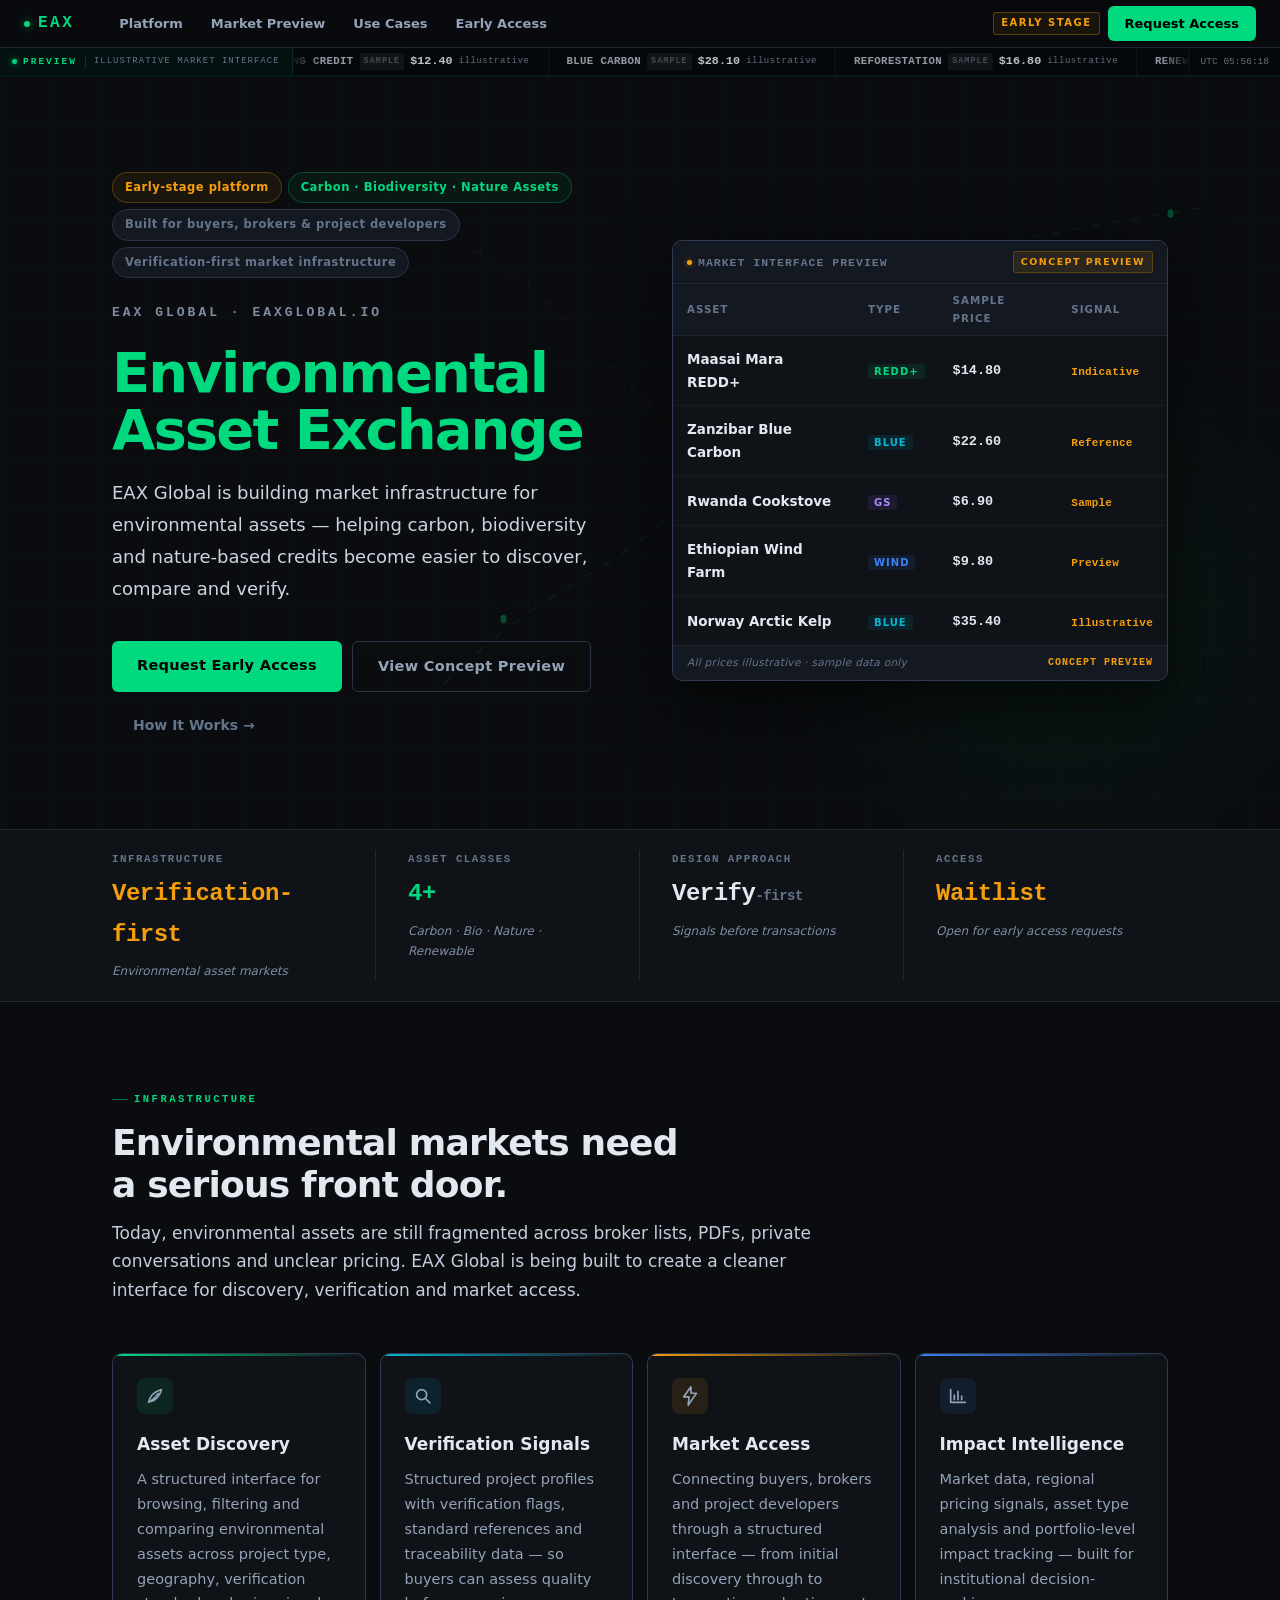
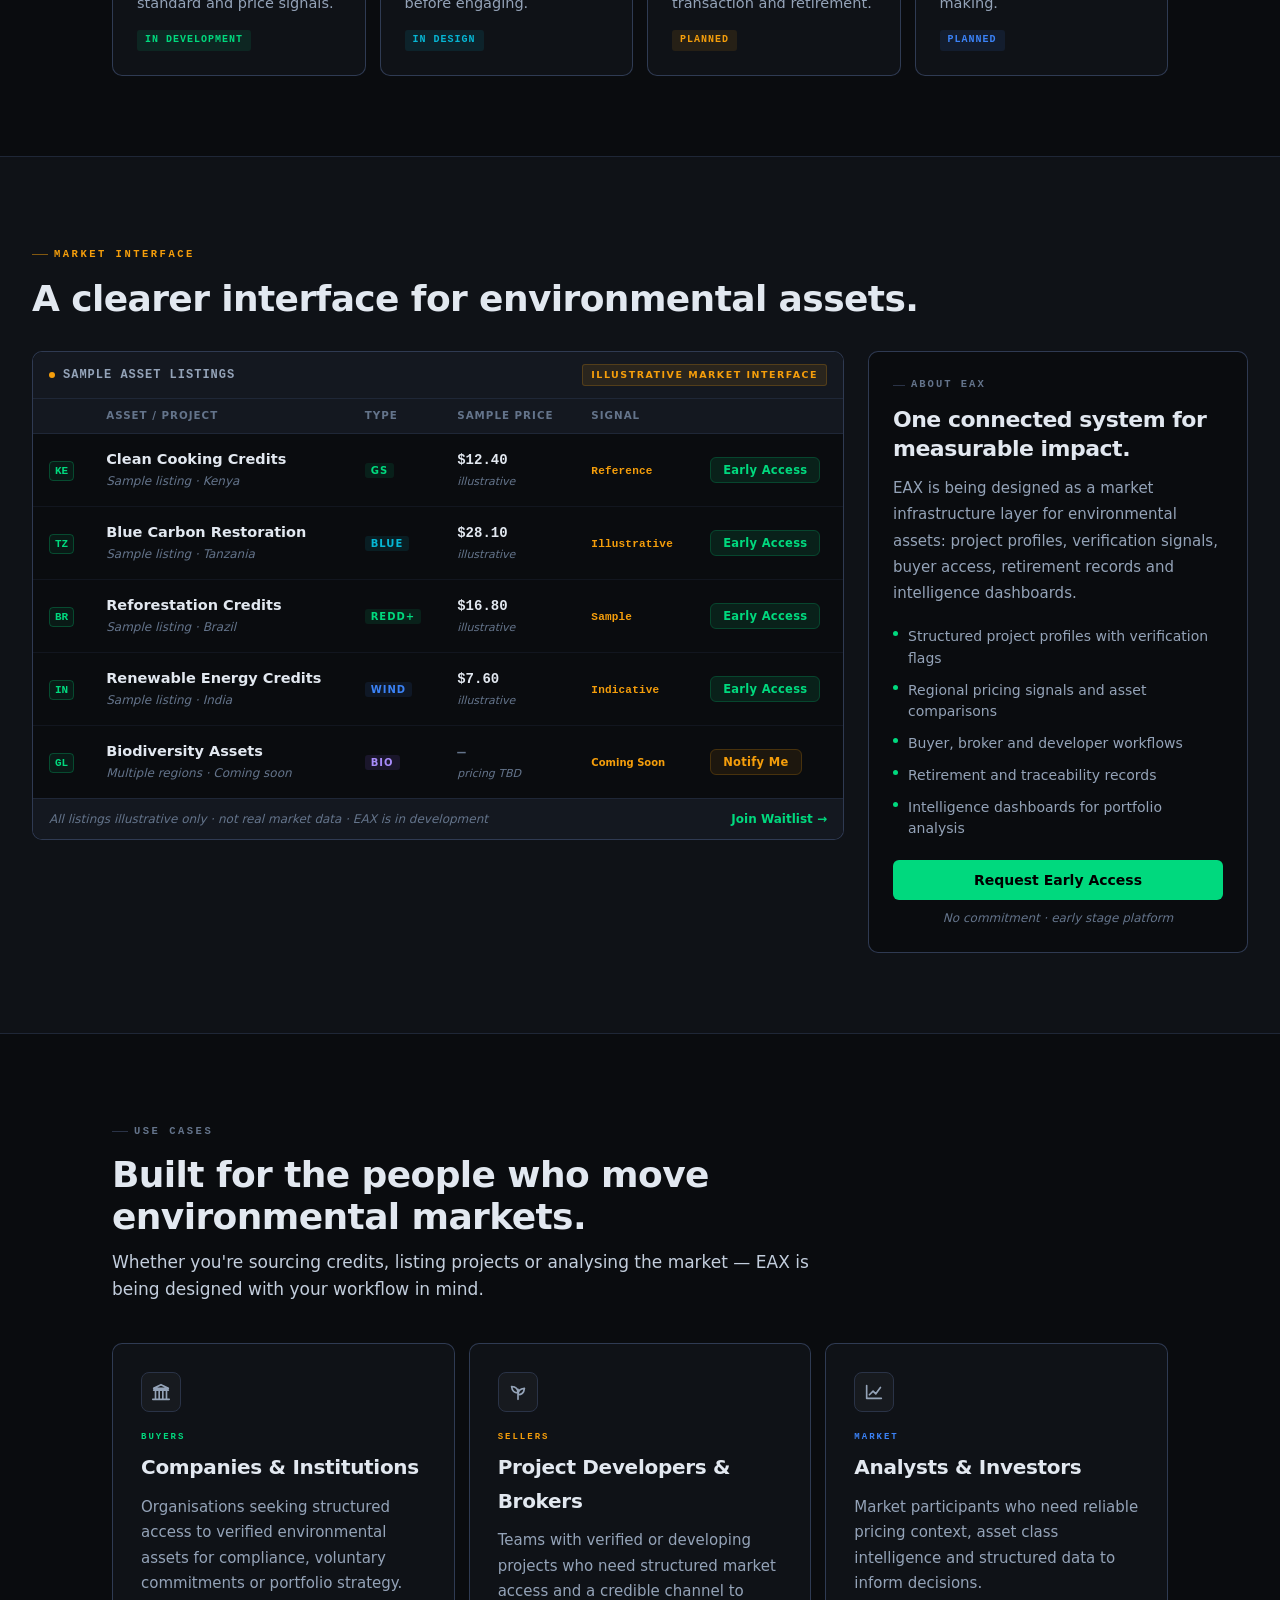
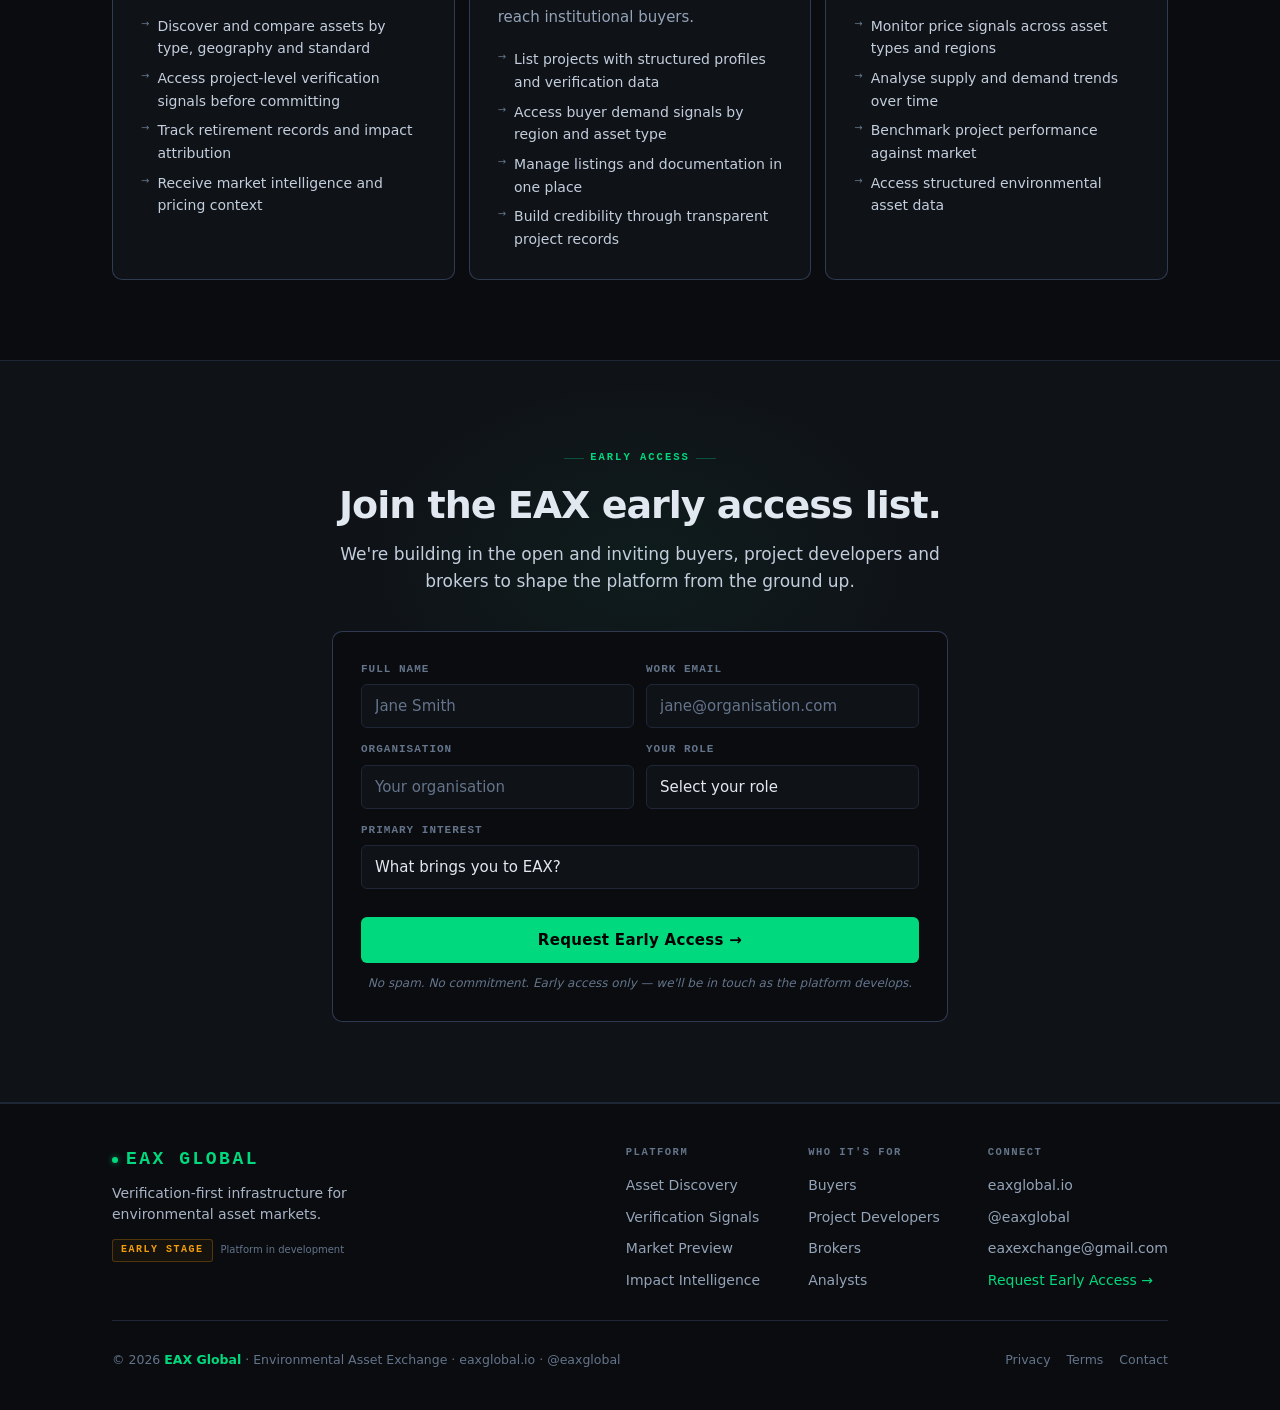
==== commit fe99d686: "Update Index.html" ====
--- a/Index.html
+++ b/Index.html
@@ -624,6 +624,25 @@
 .fade-up{opacity:0;transform:translateY(20px);transition:opacity 0.5s ease,transform 0.5s ease}
 .fade-up.visible{opacity:1;transform:translateY(0)}
 
+
+
+/* ══ FINAL POLISH PASS — READABILITY + INSTITUTIONAL DETAIL ═════════════ */
+body{font-size:16px;line-height:1.68}
+.nav-btn{font-size:13px;font-weight:650}
+.nav-cta{font-size:13px;padding:7px 17px}
+.nav-tag{font-size:10px}
+.tl-label{font-size:9.5px}.tl-sub{font-size:9px}.tk-name{font-size:10.8px;color:rgba(203,213,225,0.72)}.tk-type{font-size:8.5px}.tk-price{font-size:11.8px}.tk-note{font-size:9px;color:rgba(148,163,184,.66)}.tk-soon{font-size:10px}#ticker-clock{font-size:9.5px;color:rgba(148,163,184,.68)}
+.hero-h1{font-size:56px;line-height:1.03;letter-spacing:-1.9px;margin-bottom:18px}.hero-word-muted{color:#dbe3ee}.hero-word-green{color:var(--green)}.hero-sub{font-size:18px;line-height:1.78;color:#cbd5e1;max-width:560px}.hero-tagline{font-size:13px;color:#7f8da3}.hero-pill{font-size:11.5px;padding:5px 12px}.btn-primary,.btn-outline{font-size:14.5px;padding:12px 25px}.btn-ghost{font-size:14px}
+.network-layer{position:absolute;inset:0;pointer-events:none;z-index:0;opacity:.55}.network-layer svg{position:absolute;right:0;top:0;width:70%;height:100%}.net-line{fill:none;stroke:rgba(0,217,126,.16);stroke-width:1.1;stroke-dasharray:8 12;animation:netDrift 18s linear infinite}.net-line-b{stroke:rgba(245,158,11,.10);animation-duration:24s}.net-node{fill:rgba(0,217,126,.55);filter:drop-shadow(0 0 6px rgba(0,217,126,.35))}.gold-node{fill:rgba(245,158,11,.55);filter:drop-shadow(0 0 6px rgba(245,158,11,.25))}@keyframes netDrift{to{stroke-dashoffset:-220}}
+.preview-panel-title{font-size:11.5px}.preview-badge{font-size:9.5px}.preview-table th{font-size:10.3px}.preview-table td{font-size:13.5px;padding:12px 14px}.pt-name{font-weight:700}.pt-type{font-size:10px}.pt-price{font-size:13.5px}.pt-signal,.mt-signal{font-family:var(--mono);font-size:11px;font-weight:800;color:var(--gold);letter-spacing:.2px}.preview-footer-note{font-size:10.5px}.preview-footer-tag{font-size:10px}
+.stat-label{font-size:10.8px}.stat-val{font-size:24px}.stat-sub{font-size:12px;color:#7f8da3}.stat-block{gap:6px}
+.sec-eyebrow{font-size:10.5px}.infra-h,.uc-h{font-size:36px;line-height:1.17}.infra-sub,.uc-sub{font-size:17px;max-width:720px;color:#c3cedd}.infra-title{font-size:17px}.infra-desc{font-size:14.5px;line-height:1.72}.infra-tag{font-size:10px}.infra-icon svg,.uc-ico svg{width:22px;height:22px;stroke:currentColor;stroke-width:1.8;fill:none;stroke-linecap:round;stroke-linejoin:round}.infra-icon{color:var(--text2)}
+#market h2{font-size:36px!important;line-height:1.16!important}.mph-title{font-size:12px}.mph-badge{font-size:9.5px}.market-table th{font-size:10.3px}.market-table td{font-size:13.5px;padding:14px 16px}.mt-flag{font-family:var(--mono);font-size:11px;font-weight:900;color:var(--green);border:1px solid rgba(0,217,126,.25);background:rgba(0,217,126,.07);border-radius:4px;padding:3px 5px}.mt-name{font-size:14.5px;font-weight:750}.mt-sample{font-size:12px}.mt-price{font-size:14px}.mt-note{font-size:11px}.mt-action{font-size:11.5px;padding:5px 12px}.mf-note,.mf-link{font-size:12px}.ms-eyebrow{font-size:10.5px}.ms-h{font-size:22px}.ms-body{font-size:15px;line-height:1.75}.ms-feat{font-size:14px;line-height:1.55}.ms-cta{font-size:14px;padding:12px}.ms-cta-note{font-size:12px}
+.uc-ico{width:40px;height:40px;border-radius:8px;display:flex;align-items:center;justify-content:center;margin-bottom:18px;background:rgba(255,255,255,.035);border:1px solid var(--border2);color:var(--text2)}.uc-title{font-size:20px}.uc-body{font-size:15px}.uc-list li{font-size:14px;color:#c3cedd;line-height:1.62}
+.wl-eyebrow{font-size:10.5px}.wl-h{font-size:38px}.wl-sub{font-size:17px;color:#c3cedd}.wl-label{font-size:11px}.wl-input,.wl-select{font-size:15px;padding:12px 13px}.wl-submit{font-size:15px;padding:14px}.wl-note{font-size:12px}.wl-success-h{font-size:20px}.wl-success-sub{font-size:15px}
+.footer-logo{font-size:18px}.footer-tagline{font-size:14px;max-width:330px;color:#a8b4c6}.footer-col-title{font-size:10.5px}.footer-link{font-size:14px}.footer-copy,.footer-links-row a{font-size:12.5px}.footer-stage{font-size:10px}
+.infra-card,.uc-card,.market-panel,.preview-panel,.market-side,.wl-form-wrap{border-color:rgba(51,64,90,.9)}.infra-card:hover,.uc-card:hover{transform:translateY(-1px);box-shadow:0 14px 40px rgba(0,0,0,.26)}
+
 /* ══ MOBILE ════════════════════════════════════════════════════════════════ */
 @media(max-width:900px){
   .hero-inner{grid-template-columns:1fr;gap:40px}
@@ -648,6 +667,10 @@
   #hero .hero-inner{padding:0 18px}
   .waitlist-inner{padding:0 18px}
 }
+
+@media(max-width:900px){.hero-h1{font-size:44px}.hero-sub{font-size:17px}.infra-h,.uc-h,#market h2{font-size:32px!important}.infra-grid{grid-template-columns:repeat(2,1fr)}}
+@media(max-width:600px){.hero-h1{font-size:38px!important}.hero-sub{font-size:16.5px}.hero-pill{font-size:11px}.infra-h,.uc-h,#market h2{font-size:28px!important}.infra-desc,.uc-body,.uc-list li,.ms-body{font-size:14.5px}.wl-h{font-size:30px}.wl-sub{font-size:15.5px}.footer-cols{gap:22px}}
+
 </style>
 </head>
 <body>
@@ -698,6 +721,17 @@
 
   <!-- ══ HERO ══════════════════════════════════════════════════════════════ -->
   <section id="hero">
+    <div class="network-layer" aria-hidden="true">
+      <svg viewBox="0 0 900 520" preserveAspectRatio="none">
+        <path class="net-line net-line-a" d="M60 420 C190 330 260 350 360 240 S560 120 830 90" />
+        <path class="net-line net-line-b" d="M90 120 C240 180 260 260 420 280 S640 310 820 430" />
+        <circle class="net-node" cx="120" cy="375" r="3"/>
+        <circle class="net-node" cx="360" cy="240" r="3"/>
+        <circle class="net-node" cx="610" cy="165" r="3"/>
+        <circle class="net-node" cx="790" cy="95" r="3"/>
+        <circle class="net-node gold-node" cx="705" cy="405" r="3"/>
+      </svg>
+    </div>
     <div class="hero-inner">
       <div class="hero-left">
         <div class="hero-pills">
@@ -707,7 +741,7 @@
           <span class="hero-pill">Verification-first market infrastructure</span>
         </div>
         <div class="hero-tagline">EAX Global · eaxglobal.io</div>
-        <h1 class="hero-h1">Environmental<br>Asset <span>Exchange</span></h1>
+        <h1 class="hero-h1"><span class="hero-word-muted">Environmental</span><br><span class="hero-word-green">Asset Exchange</span></h1>
         <p class="hero-sub">EAX Global is building market infrastructure for environmental assets — helping carbon, biodiversity and nature-based credits become easier to discover, compare and verify.</p>
         <div class="hero-btns">
           <a href="#waitlist" class="btn-primary">Request Early Access</a>
@@ -727,7 +761,7 @@
                 <th>Asset</th>
                 <th>Type</th>
                 <th>Sample Price</th>
-                <th>±</th>
+                <th>Signal</th>
               </tr>
             </thead>
             <tbody>
@@ -735,31 +769,31 @@
                 <td><span class="pt-name">Maasai Mara REDD+</span></td>
                 <td><span class="pt-type redd">REDD+</span></td>
                 <td><span class="pt-price">$14.80</span></td>
-                <td><span class="pt-chg chg-up">▲ +2.4%</span></td>
+                <td><span class="pt-signal">Indicative</span></td>
               </tr>
               <tr>
                 <td><span class="pt-name">Zanzibar Blue Carbon</span></td>
                 <td><span class="pt-type blue">BLUE</span></td>
                 <td><span class="pt-price">$22.60</span></td>
-                <td><span class="pt-chg chg-up">▲ +8.3%</span></td>
+                <td><span class="pt-signal">Reference</span></td>
               </tr>
               <tr>
                 <td><span class="pt-name">Rwanda Cookstove</span></td>
                 <td><span class="pt-type bio">GS</span></td>
                 <td><span class="pt-price">$6.90</span></td>
-                <td><span class="pt-chg chg-dn">▼ –1.4%</span></td>
+                <td><span class="pt-signal">Sample</span></td>
               </tr>
               <tr>
                 <td><span class="pt-name">Ethiopian Wind Farm</span></td>
                 <td><span class="pt-type wind">WIND</span></td>
                 <td><span class="pt-price">$9.80</span></td>
-                <td><span class="pt-chg chg-up">▲ +3.7%</span></td>
+                <td><span class="pt-signal">Preview</span></td>
               </tr>
               <tr>
                 <td><span class="pt-name">Norway Arctic Kelp</span></td>
                 <td><span class="pt-type blue">BLUE</span></td>
                 <td><span class="pt-price">$35.40</span></td>
-                <td><span class="pt-chg chg-up">▲ +12.4%</span></td>
+                <td><span class="pt-signal">Illustrative</span></td>
               </tr>
             </tbody>
           </table>
@@ -776,9 +810,9 @@
   <div id="stats-strip">
     <div class="stats-inner">
       <div class="stat-block fade-up">
-        <span class="stat-label">Platform Stage</span>
-        <span class="stat-val gold">Early</span>
-        <span class="stat-sub">Infrastructure in development</span>
+        <span class="stat-label">Infrastructure</span>
+        <span class="stat-val gold">Verification-first</span>
+        <span class="stat-sub">Environmental asset markets</span>
       </div>
       <div class="stat-block fade-up" style="transition-delay:0.08s">
         <span class="stat-label">Asset Classes</span>
@@ -808,25 +842,25 @@
       </div>
       <div class="infra-grid">
         <div class="infra-card c-green fade-up">
-          <div class="infra-icon ic-green">🌿</div>
+          <div class="infra-icon ic-green"><svg viewBox="0 0 24 24" aria-hidden="true"><path d="M5 19C6.5 12 10.5 7.5 19 5c-1.8 7.4-5.9 11.6-12 13.2M7 18c3.2-2.3 6.1-5.2 8.5-8.7"/></svg></div>
           <div class="infra-title">Asset Discovery</div>
           <div class="infra-desc">A structured interface for browsing, filtering and comparing environmental assets across project type, geography, verification standard and price signals.</div>
           <span class="infra-tag it-green">In Development</span>
         </div>
         <div class="infra-card c-cyan fade-up" style="transition-delay:0.07s">
-          <div class="infra-icon ic-cyan">🔍</div>
+          <div class="infra-icon ic-cyan"><svg viewBox="0 0 24 24" aria-hidden="true"><circle cx="10.5" cy="10.5" r="5.5"/><path d="M15 15l4.5 4.5"/></svg></div>
           <div class="infra-title">Verification Signals</div>
           <div class="infra-desc">Structured project profiles with verification flags, standard references and traceability data — so buyers can assess quality before engaging.</div>
           <span class="infra-tag it-cyan">In Design</span>
         </div>
         <div class="infra-card c-gold fade-up" style="transition-delay:0.14s">
-          <div class="infra-icon ic-gold">⚡</div>
+          <div class="infra-icon ic-gold"><svg viewBox="0 0 24 24" aria-hidden="true"><path d="M13 2L5 13h6l-1 9 9-13h-6l0-7z"/></svg></div>
           <div class="infra-title">Market Access</div>
           <div class="infra-desc">Connecting buyers, brokers and project developers through a structured interface — from initial discovery through to transaction and retirement.</div>
           <span class="infra-tag it-gold">Planned</span>
         </div>
         <div class="infra-card c-blue fade-up" style="transition-delay:0.21s">
-          <div class="infra-icon ic-blue">📊</div>
+          <div class="infra-icon ic-blue"><svg viewBox="0 0 24 24" aria-hidden="true"><path d="M4 19V5M4 19h16M8 16V11M12 16V7M16 16v-4"/></svg></div>
           <div class="infra-title">Impact Intelligence</div>
           <div class="infra-desc">Market data, regional pricing signals, asset type analysis and portfolio-level impact tracking — built for institutional decision-making.</div>
           <span class="infra-tag it-blue">Planned</span>
@@ -854,13 +888,13 @@
                   <th>Asset / Project</th>
                   <th>Type</th>
                   <th>Sample Price</th>
-                  <th>Illustrative ±</th>
+                  <th>Signal</th>
                   <th></th>
                 </tr>
               </thead>
               <tbody>
                 <tr>
-                  <td><span class="mt-flag">🇰🇪</span></td>
+                  <td><span class="mt-flag">KE</span></td>
                   <td>
                     <span class="mt-name">Clean Cooking Credits</span>
                     <span class="mt-sample">Sample listing · Kenya</span>
@@ -870,11 +904,11 @@
                     <span class="mt-price">$12.40</span>
                     <span class="mt-note">illustrative</span>
                   </td>
-                  <td><span class="mt-chg chg-up">▲ +1.8%</span></td>
+                  <td><span class="mt-signal">Reference</span></td>
                   <td><span class="mt-action">Early Access</span></td>
                 </tr>
                 <tr>
-                  <td><span class="mt-flag">🇹🇿</span></td>
+                  <td><span class="mt-flag">TZ</span></td>
                   <td>
                     <span class="mt-name">Blue Carbon Restoration</span>
                     <span class="mt-sample">Sample listing · Tanzania</span>
@@ -884,11 +918,11 @@
                     <span class="mt-price">$28.10</span>
                     <span class="mt-note">illustrative</span>
                   </td>
-                  <td><span class="mt-chg chg-up">▲ +6.2%</span></td>
+                  <td><span class="mt-signal">Illustrative</span></td>
                   <td><span class="mt-action">Early Access</span></td>
                 </tr>
                 <tr>
-                  <td><span class="mt-flag">🇧🇷</span></td>
+                  <td><span class="mt-flag">BR</span></td>
                   <td>
                     <span class="mt-name">Reforestation Credits</span>
                     <span class="mt-sample">Sample listing · Brazil</span>
@@ -898,11 +932,11 @@
                     <span class="mt-price">$16.80</span>
                     <span class="mt-note">illustrative</span>
                   </td>
-                  <td><span class="mt-chg chg-up">▲ +3.4%</span></td>
+                  <td><span class="mt-signal">Sample</span></td>
                   <td><span class="mt-action">Early Access</span></td>
                 </tr>
                 <tr>
-                  <td><span class="mt-flag">🇮🇳</span></td>
+                  <td><span class="mt-flag">IN</span></td>
                   <td>
                     <span class="mt-name">Renewable Energy Credits</span>
                     <span class="mt-sample">Sample listing · India</span>
@@ -912,11 +946,11 @@
                     <span class="mt-price">$7.60</span>
                     <span class="mt-note">illustrative</span>
                   </td>
-                  <td><span class="mt-chg chg-dn">▼ –0.9%</span></td>
+                  <td><span class="mt-signal">Indicative</span></td>
                   <td><span class="mt-action">Early Access</span></td>
                 </tr>
                 <tr>
-                  <td><span class="mt-flag">🌍</span></td>
+                  <td><span class="mt-flag">GL</span></td>
                   <td>
                     <span class="mt-name">Biodiversity Assets</span>
                     <span class="mt-sample">Multiple regions · Coming soon</span>
@@ -965,7 +999,7 @@
       </div>
       <div class="uc-grid">
         <div class="uc-card c1 fade-up">
-          <span class="uc-ico">🏛️</span>
+          <span class="uc-ico uc-ico-line"><svg viewBox="0 0 24 24" aria-hidden="true"><path d="M4 10h16M6 10V20M10 10V20M14 10V20M18 10V20M3 20h18M12 4l8 4H4l8-4z"/></svg></span>
           <div class="uc-role">Buyers</div>
           <div class="uc-title">Companies &amp; Institutions</div>
           <div class="uc-body">Organisations seeking structured access to verified environmental assets for compliance, voluntary commitments or portfolio strategy.</div>
@@ -977,7 +1011,7 @@
           </ul>
         </div>
         <div class="uc-card c2 fade-up" style="transition-delay:0.08s">
-          <span class="uc-ico">🌱</span>
+          <span class="uc-ico uc-ico-line"><svg viewBox="0 0 24 24" aria-hidden="true"><path d="M12 20V9M12 13c-4 0-6.5-2.4-7-7 4.7.3 7 2.7 7 7zM12 15c4 0 6.5-2.4 7-7-4.7.3-7 2.7-7 7z"/></svg></span>
           <div class="uc-role">Sellers</div>
           <div class="uc-title">Project Developers &amp; Brokers</div>
           <div class="uc-body">Teams with verified or developing projects who need structured market access and a credible channel to reach institutional buyers.</div>
@@ -989,7 +1023,7 @@
           </ul>
         </div>
         <div class="uc-card c3 fade-up" style="transition-delay:0.16s">
-          <span class="uc-ico">📈</span>
+          <span class="uc-ico uc-ico-line"><svg viewBox="0 0 24 24" aria-hidden="true"><path d="M4 19V5M4 19h16M7 15l4-4 3 3 5-7"/></svg></span>
           <div class="uc-role">Market</div>
           <div class="uc-title">Analysts &amp; Investors</div>
           <div class="uc-body">Market participants who need reliable pricing context, asset class intelligence and structured data to inform decisions.</div>
@@ -1080,7 +1114,7 @@
             <span style="width:6px;height:6px;border-radius:50%;background:var(--green);box-shadow:0 0 6px rgba(0,217,126,0.6);flex-shrink:0"></span>
             EAX GLOBAL
           </div>
-          <div class="footer-tagline">Environmental Asset Exchange · Market infrastructure for carbon, biodiversity and nature-based assets.</div>
+          <div class="footer-tagline">Verification-first infrastructure for environmental asset markets.</div>
           <div style="margin-top:14px;display:flex;gap:8px;align-items:center">
             <span class="footer-stage">Early Stage</span>
             <span style="font-size:10px;color:var(--text3)">Platform in development</span>
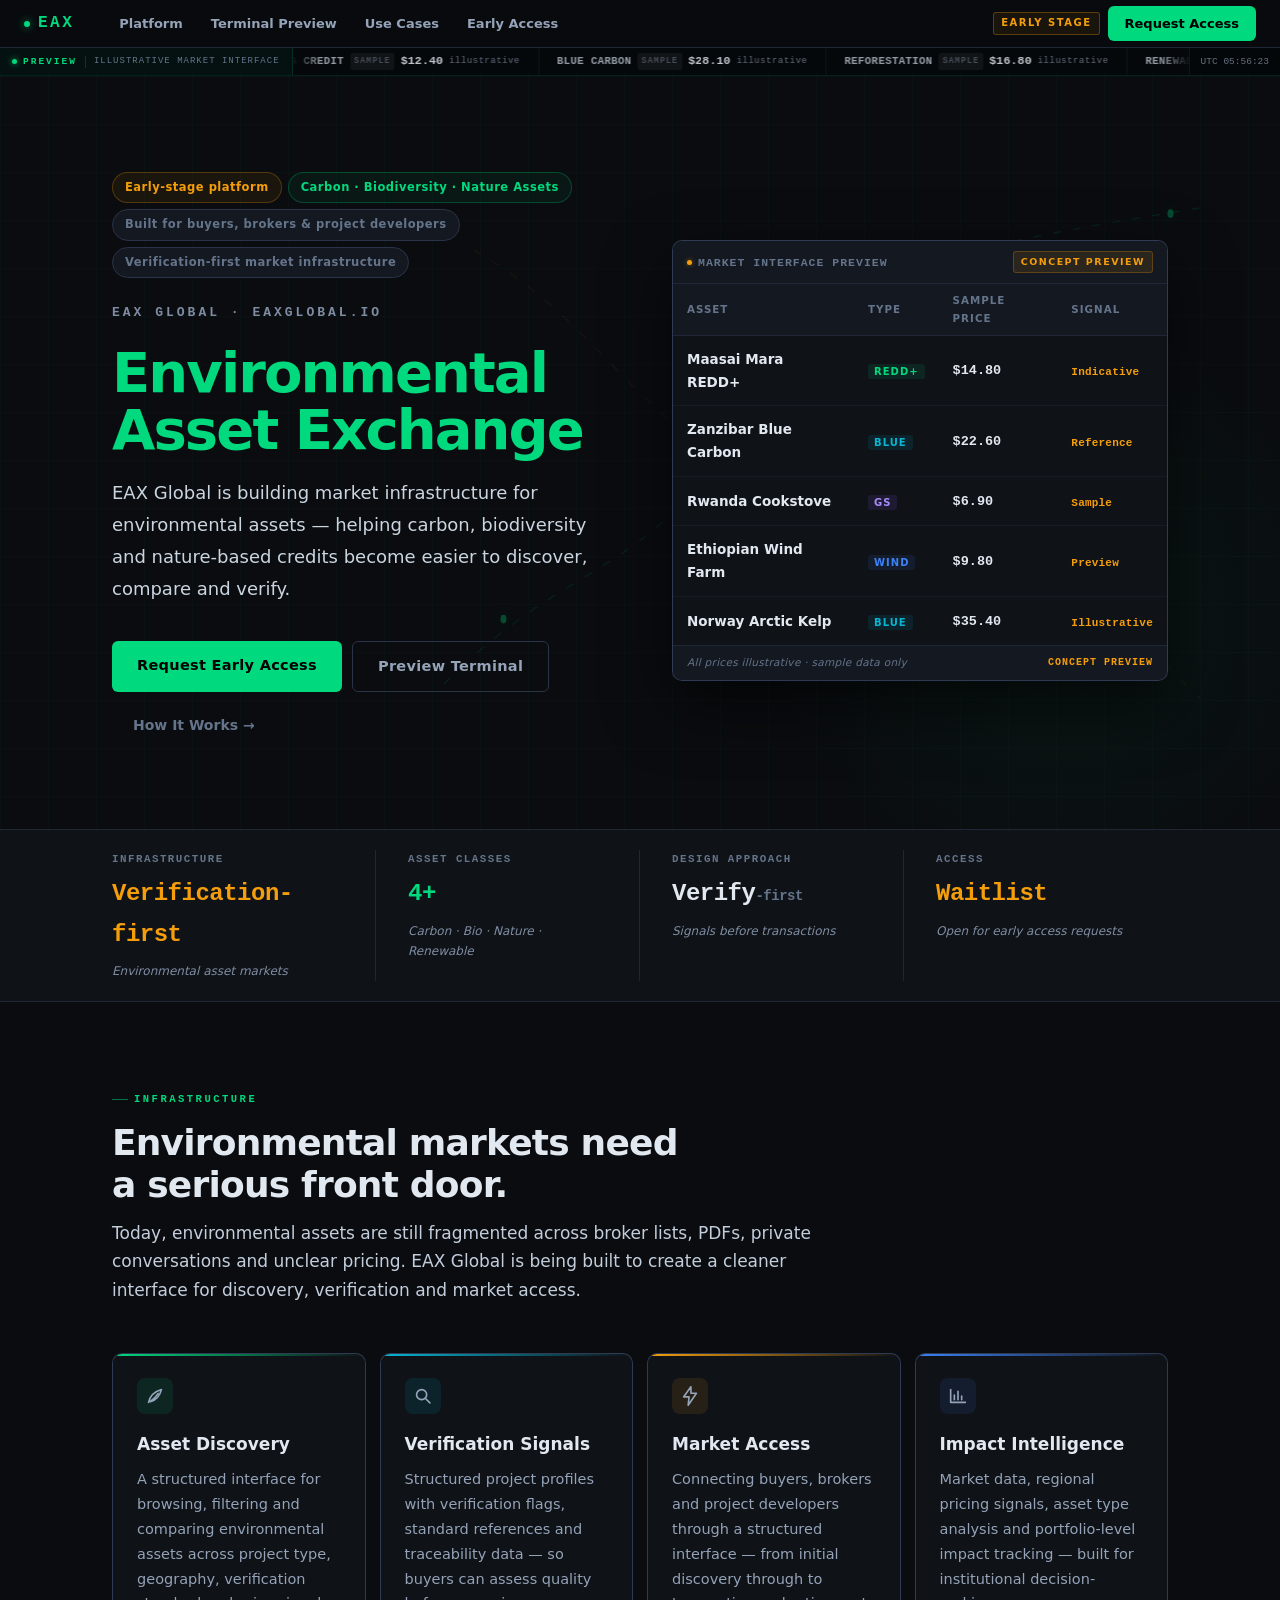
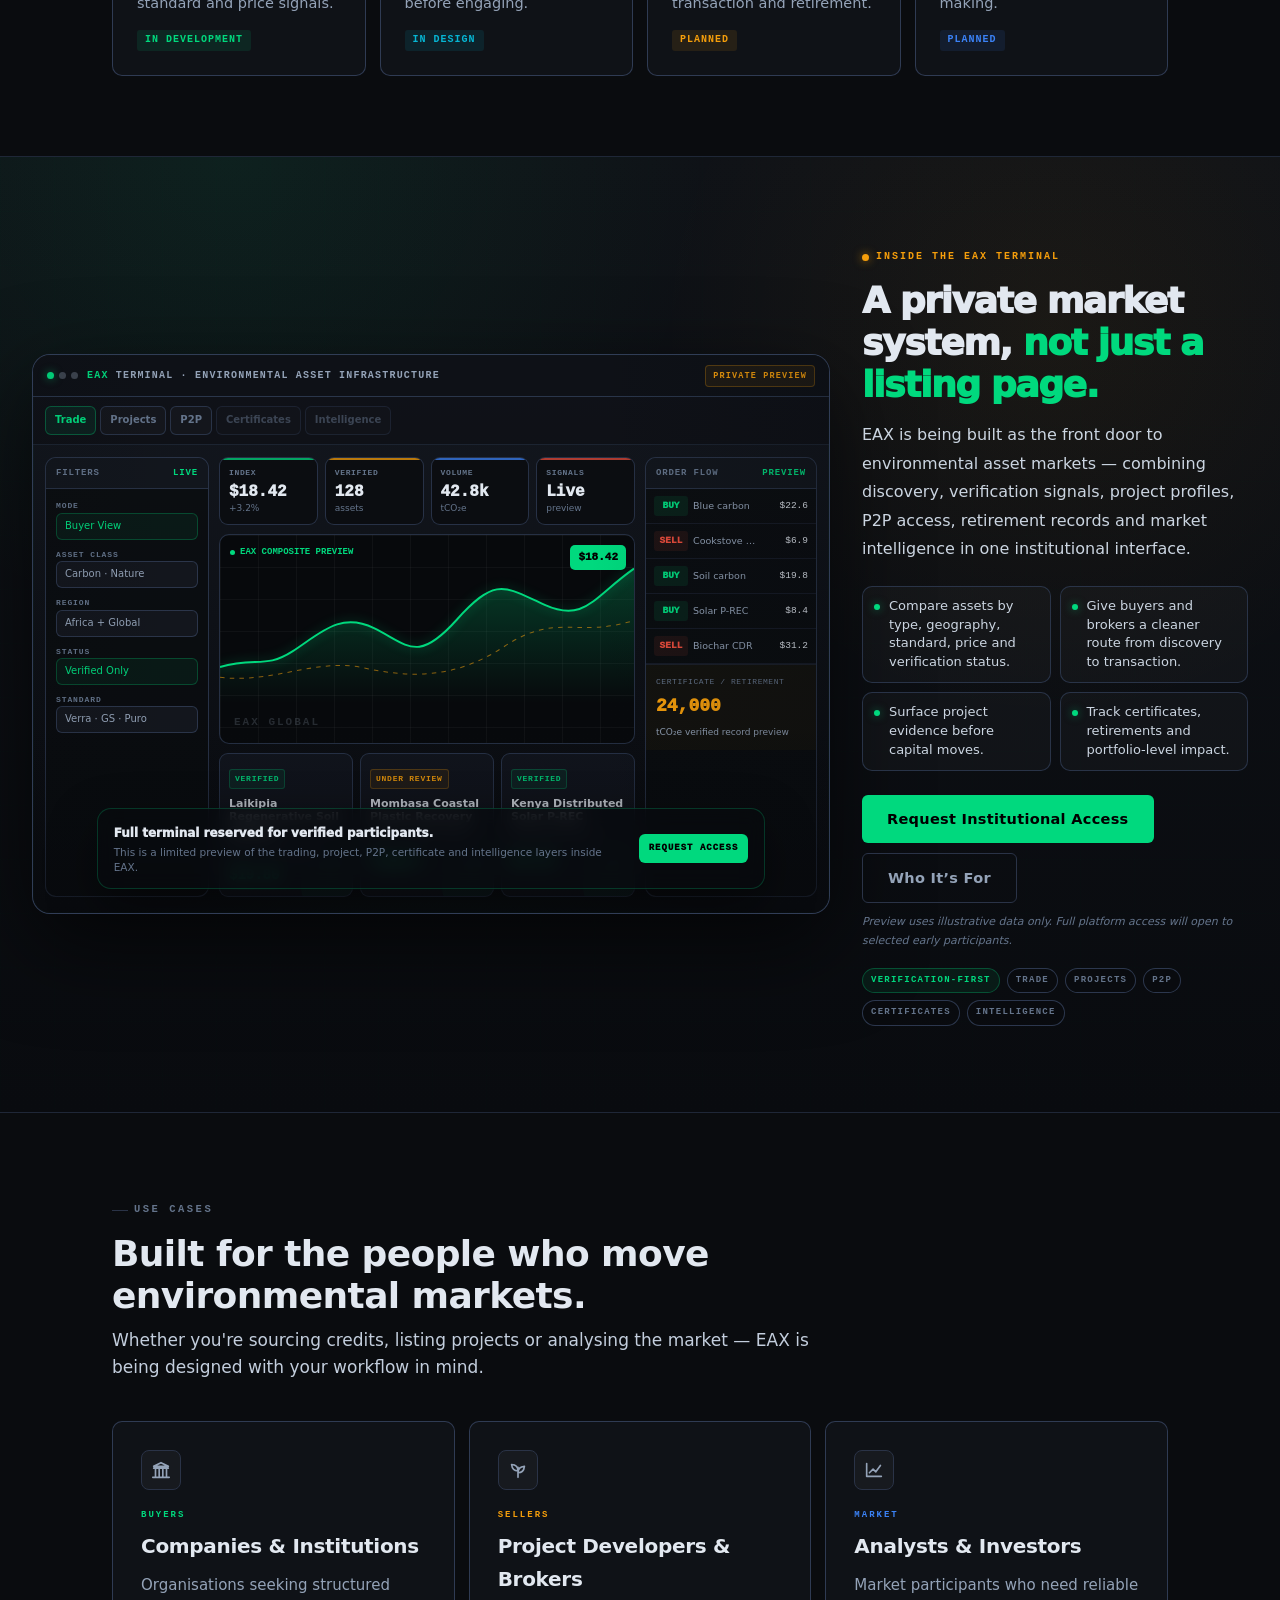
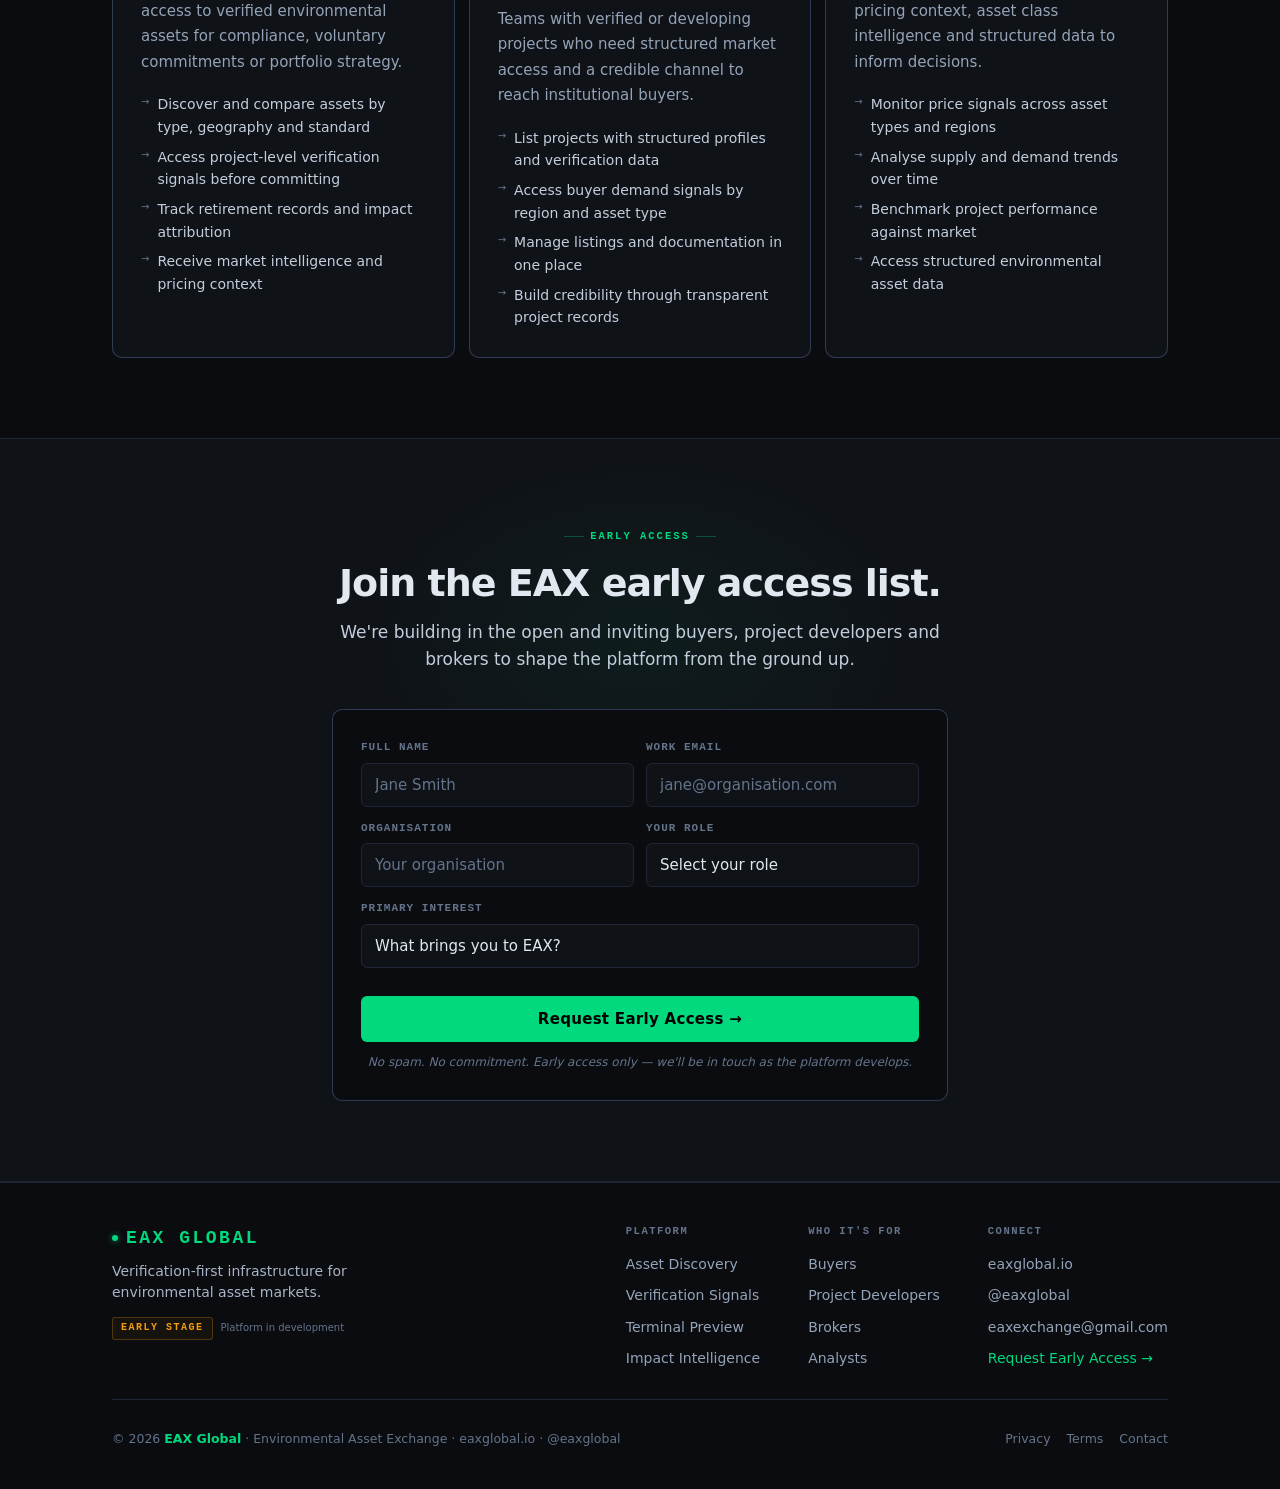
==== commit 5d7eec4c: "Update Index.html" ====
--- a/Index.html
+++ b/Index.html
@@ -643,6 +643,86 @@
 .footer-logo{font-size:18px}.footer-tagline{font-size:14px;max-width:330px;color:#a8b4c6}.footer-col-title{font-size:10.5px}.footer-link{font-size:14px}.footer-copy,.footer-links-row a{font-size:12.5px}.footer-stage{font-size:10px}
 .infra-card,.uc-card,.market-panel,.preview-panel,.market-side,.wl-form-wrap{border-color:rgba(51,64,90,.9)}.infra-card:hover,.uc-card:hover{transform:translateY(-1px);box-shadow:0 14px 40px rgba(0,0,0,.26)}
 
+
+/* ══ PREMIUM TERMINAL TEASER — INSIDE EAX ═══════════════════════════════ */
+#market{
+  background:
+    radial-gradient(circle at 18% 0%,rgba(0,217,126,.075),transparent 34%),
+    radial-gradient(circle at 82% 18%,rgba(245,158,11,.055),transparent 30%),
+    linear-gradient(180deg,#0f1217 0%,#090b0f 100%);
+  border-bottom:1px solid var(--border);
+  position:relative;
+  overflow:hidden;
+}
+#market::before{
+  content:'';position:absolute;inset:0;pointer-events:none;opacity:.35;
+  background-image:
+    linear-gradient(rgba(0,217,126,.025) 1px,transparent 1px),
+    linear-gradient(90deg,rgba(0,217,126,.025) 1px,transparent 1px);
+  background-size:54px 54px;
+}
+.market-terminal-layout{
+  position:relative;z-index:1;
+  display:grid;grid-template-columns:minmax(0,1.48fr) 390px;gap:28px;align-items:center;
+}
+.market-terminal-copy{padding:6px 0 6px 4px}
+.market-terminal-kicker{
+  display:inline-flex;align-items:center;gap:7px;
+  font-size:10px;font-weight:900;letter-spacing:2px;text-transform:uppercase;
+  color:var(--gold);font-family:var(--mono);margin-bottom:14px;
+}
+.market-terminal-kicker::before{content:'';width:7px;height:7px;border-radius:50%;background:var(--gold);box-shadow:0 0 10px rgba(245,158,11,.65)}
+.market-terminal-h{
+  font-size:42px;font-weight:950;line-height:1.05;letter-spacing:-1.35px;
+  color:var(--text);margin-bottom:16px;
+}
+.market-terminal-h span{color:var(--green)}
+.market-terminal-body{font-size:16px;line-height:1.78;color:#cbd5e1;margin-bottom:22px;max-width:520px}
+.market-terminal-points{display:grid;grid-template-columns:1fr 1fr;gap:9px;margin:22px 0 24px;max-width:520px}
+.mt-point{
+  background:rgba(255,255,255,.027);border:1px solid rgba(51,64,90,.72);
+  border-radius:10px;padding:10px 11px;display:flex;gap:9px;align-items:flex-start;
+  font-size:13px;color:#cbd5e1;line-height:1.45;
+}
+.mt-point i{width:6px;height:6px;border-radius:50%;background:var(--green);box-shadow:0 0 8px rgba(0,217,126,.5);margin-top:7px;flex-shrink:0}
+.terminal-actions{display:flex;gap:10px;flex-wrap:wrap;align-items:center}
+.terminal-note{font-size:11px;color:var(--text3);margin-top:10px;font-style:italic}
+.terminal-stage-strip{display:flex;gap:7px;flex-wrap:wrap;margin-top:18px}
+.terminal-stage-pill{font-size:9px;font-weight:900;letter-spacing:1.25px;text-transform:uppercase;font-family:var(--mono);padding:4px 8px;border-radius:999px;border:1px solid rgba(51,64,90,.85);color:var(--text3);background:rgba(10,12,15,.55)}
+.terminal-stage-pill.hot{color:var(--green);border-color:rgba(0,217,126,.28);background:rgba(0,217,126,.07)}
+
+.terminal-window{
+  position:relative;
+  background:linear-gradient(180deg,rgba(20,24,32,.98),rgba(8,10,14,.98));
+  border:1px solid rgba(51,64,90,.95);
+  border-radius:18px;overflow:hidden;
+  box-shadow:0 30px 90px rgba(0,0,0,.62),0 0 0 1px rgba(0,217,126,.035) inset;
+  min-height:560px;
+}
+.terminal-window::after{
+  content:'';position:absolute;inset:auto -20% -42% -20%;height:280px;
+  background:radial-gradient(ellipse,rgba(0,217,126,.13),transparent 62%);pointer-events:none;
+}
+.terminal-topbar{height:42px;background:rgba(15,18,23,.98);border-bottom:1px solid rgba(51,64,90,.78);display:flex;align-items:center;justify-content:space-between;padding:0 14px;gap:12px}
+.tw-left{display:flex;align-items:center;gap:9px;min-width:0}.tw-dots{display:flex;gap:5px}.tw-dot{width:7px;height:7px;border-radius:50%;background:rgba(148,163,184,.35)}.tw-dot.g{background:var(--green);box-shadow:0 0 8px rgba(0,217,126,.55)}
+.tw-title{font-size:10px;font-family:var(--mono);font-weight:900;color:var(--text2);letter-spacing:1.2px;text-transform:uppercase;white-space:nowrap;overflow:hidden;text-overflow:ellipsis}.tw-title span{color:var(--green)}
+.tw-access{font-size:8.5px;font-weight:900;font-family:var(--mono);letter-spacing:1.15px;color:var(--gold);text-transform:uppercase;border:1px solid rgba(245,158,11,.28);background:rgba(245,158,11,.075);padding:3px 7px;border-radius:4px;white-space:nowrap}
+.terminal-tabs{display:flex;gap:4px;padding:9px 12px;border-bottom:1px solid rgba(31,39,55,.85);background:rgba(10,12,15,.4);overflow:hidden}
+.terminal-tab{font-size:10px;font-weight:800;color:var(--text3);border:1px solid rgba(51,64,90,.7);background:rgba(255,255,255,.025);border-radius:6px;padding:5px 9px;white-space:nowrap}.terminal-tab.active{color:var(--green);border-color:rgba(0,217,126,.32);background:rgba(0,217,126,.08)}.terminal-tab.locked{filter:blur(.2px);opacity:.52}
+.terminal-body-grid{display:grid;grid-template-columns:164px 1fr 172px;gap:10px;padding:12px;position:relative;z-index:1}
+.term-panel{background:rgba(10,12,15,.75);border:1px solid rgba(51,64,90,.75);border-radius:11px;overflow:hidden}.term-panel.pad{padding:10px}
+.term-panel-h{height:31px;display:flex;align-items:center;justify-content:space-between;padding:0 10px;background:rgba(20,24,32,.82);border-bottom:1px solid rgba(51,64,90,.65);font-size:9px;font-family:var(--mono);font-weight:900;letter-spacing:.85px;text-transform:uppercase;color:var(--text3)}.term-panel-h span{color:var(--green)}
+.term-filter{display:flex;flex-direction:column;gap:8px;padding:10px}.tf-mini-label{font-size:8px;font-weight:900;letter-spacing:.9px;text-transform:uppercase;color:var(--text3);font-family:var(--mono)}.tf-mini-box{height:27px;border-radius:6px;background:rgba(20,24,32,.9);border:1px solid rgba(51,64,90,.75);display:flex;align-items:center;padding:0 8px;color:var(--text2);font-size:10px}.tf-mini-box.green{color:var(--green);border-color:rgba(0,217,126,.25);background:rgba(0,217,126,.06)}
+.term-stats{display:grid;grid-template-columns:repeat(4,1fr);gap:7px;margin-bottom:9px}.term-stat{background:rgba(10,12,15,.72);border:1px solid rgba(51,64,90,.72);border-radius:9px;padding:8px 9px;position:relative;overflow:hidden}.term-stat::before{content:'';position:absolute;top:0;left:0;right:0;height:2px;background:var(--green);opacity:.75}.term-stat.gold::before{background:var(--gold)}.term-stat.blue::before{background:var(--blue)}.term-stat.red::before{background:var(--red)}.term-stat-k{font-size:8px;color:var(--text3);text-transform:uppercase;letter-spacing:.65px;font-family:var(--mono);font-weight:900}.term-stat-v{font-size:16px;font-weight:950;font-family:var(--mono);color:var(--text);line-height:1.15;margin-top:3px}.term-stat-s{font-size:9px;color:var(--text3)}
+.term-chart{height:210px;background:#07090c;border:1px solid rgba(51,64,90,.72);border-radius:10px;position:relative;overflow:hidden;margin-bottom:9px}.term-chart::before{content:'';position:absolute;inset:0;background-image:linear-gradient(rgba(255,255,255,.035) 1px,transparent 1px),linear-gradient(90deg,rgba(255,255,255,.035) 1px,transparent 1px);background-size:38px 32px}.chart-line{position:absolute;inset:0}.chart-glow{filter:drop-shadow(0 0 8px rgba(0,217,126,.42))}.chart-price-tag{position:absolute;right:8px;top:10px;background:var(--green);color:#000;border-radius:5px;padding:3px 8px;font-size:11px;font-family:var(--mono);font-weight:950}.chart-watermark{position:absolute;left:14px;bottom:12px;font-size:11px;color:rgba(148,163,184,.22);font-family:var(--mono);font-weight:900;letter-spacing:2px}.chart-live{position:absolute;left:10px;top:10px;display:flex;align-items:center;gap:5px;font-size:9px;font-family:var(--mono);font-weight:900;color:var(--green);text-transform:uppercase}.chart-live i{width:5px;height:5px;background:var(--green);border-radius:50%;animation:tlPulse 1.4s ease-in-out infinite}
+.term-assets{display:grid;grid-template-columns:repeat(3,1fr);gap:7px}.term-asset{background:rgba(20,24,32,.78);border:1px solid rgba(51,64,90,.72);border-radius:9px;padding:9px;min-height:96px;position:relative;overflow:hidden}.term-asset::after{content:'';position:absolute;right:-24px;bottom:-28px;width:75px;height:75px;border-radius:50%;background:rgba(0,217,126,.06)}.ta-badge{display:inline-flex;font-size:8px;font-weight:900;letter-spacing:.75px;text-transform:uppercase;font-family:var(--mono);color:var(--green);background:rgba(0,217,126,.08);border:1px solid rgba(0,217,126,.24);padding:2px 5px;border-radius:3px;margin-bottom:8px}.ta-badge.gold{color:var(--gold);background:rgba(245,158,11,.08);border-color:rgba(245,158,11,.25)}.ta-name{font-size:11px;line-height:1.25;font-weight:850;color:var(--text);margin-bottom:5px}.ta-meta{font-size:9px;color:var(--text3)}.ta-price{font-size:14px;color:var(--green);font-family:var(--mono);font-weight:950;margin-top:6px}
+.term-feed{display:flex;flex-direction:column}.feed-mini{display:grid;grid-template-columns:34px 1fr 47px;gap:5px;align-items:center;padding:7px 8px;border-bottom:1px solid rgba(31,39,55,.58);font-size:9.5px}.feed-mini:last-child{border-bottom:none}.side-buy{color:var(--green);background:rgba(0,217,126,.09);border-radius:3px;text-align:center;font-weight:950;font-family:var(--mono);padding:2px 0}.side-sell{color:var(--red);background:rgba(231,76,60,.09);border-radius:3px;text-align:center;font-weight:950;font-family:var(--mono);padding:2px 0}.feed-asset{color:var(--text2);white-space:nowrap;overflow:hidden;text-overflow:ellipsis}.feed-val{color:var(--text);font-family:var(--mono);text-align:right}
+.cert-snip{padding:10px;border-top:1px solid rgba(31,39,55,.68);background:rgba(245,158,11,.035)}.cert-snip-id{font-size:8px;color:var(--text3);font-family:var(--mono);letter-spacing:.55px}.cert-snip-v{font-size:18px;color:var(--gold);font-family:var(--mono);font-weight:950;margin:3px 0}.cert-snip-k{font-size:9px;color:var(--text2)}
+.terminal-lock-overlay{position:absolute;left:8%;right:8%;bottom:24px;z-index:4;background:rgba(8,10,14,.72);border:1px solid rgba(0,217,126,.22);border-radius:14px;padding:14px 16px;backdrop-filter:blur(10px);box-shadow:0 18px 50px rgba(0,0,0,.42);display:flex;align-items:center;justify-content:space-between;gap:18px}.lock-title{font-size:12px;font-weight:950;color:var(--text);margin-bottom:2px}.lock-copy{font-size:10.5px;color:var(--text3);line-height:1.4}.lock-chip{font-size:9px;font-weight:950;font-family:var(--mono);letter-spacing:1px;text-transform:uppercase;color:#000;background:var(--green);border-radius:6px;padding:7px 10px;white-space:nowrap}
+.depth-blur{position:absolute;inset:0;pointer-events:none;z-index:3;background:linear-gradient(90deg,rgba(8,10,14,.08),transparent 20%,transparent 70%,rgba(8,10,14,.23)),linear-gradient(180deg,transparent 66%,rgba(8,10,14,.56));}
+@media(max-width:1100px){.market-terminal-layout{grid-template-columns:1fr}.market-terminal-copy{max-width:760px}.terminal-window{min-height:auto}.terminal-body-grid{grid-template-columns:140px 1fr 150px}.market-terminal-points{grid-template-columns:1fr 1fr}}
+@media(max-width:760px){.market-terminal-h{font-size:32px}.market-terminal-body{font-size:15px}.market-terminal-points{grid-template-columns:1fr}.terminal-body-grid{grid-template-columns:1fr}.term-left,.term-right{display:none}.term-stats{grid-template-columns:repeat(2,1fr)}.term-assets{grid-template-columns:1fr}.terminal-window{border-radius:14px}.terminal-lock-overlay{position:relative;left:auto;right:auto;bottom:auto;margin:0 12px 12px;align-items:flex-start;flex-direction:column}.depth-blur{display:none}.terminal-tabs{overflow-x:auto}.term-chart{height:190px}}
+
 /* ══ MOBILE ════════════════════════════════════════════════════════════════ */
 @media(max-width:900px){
   .hero-inner{grid-template-columns:1fr;gap:40px}
@@ -692,7 +772,7 @@
   </div>
   <div class="nav-links">
     <a href="#infra" class="nav-btn">Platform</a>
-    <a href="#market" class="nav-btn">Market Preview</a>
+    <a href="#market" class="nav-btn">Terminal Preview</a>
     <a href="#usecases" class="nav-btn">Use Cases</a>
     <a href="#waitlist" class="nav-btn">Early Access</a>
   </div>
@@ -745,7 +825,7 @@
         <p class="hero-sub">EAX Global is building market infrastructure for environmental assets — helping carbon, biodiversity and nature-based credits become easier to discover, compare and verify.</p>
         <div class="hero-btns">
           <a href="#waitlist" class="btn-primary">Request Early Access</a>
-          <a href="#market" class="btn-outline">View Concept Preview</a>
+          <a href="#market" class="btn-outline">Preview Terminal</a>
           <a href="#infra" class="btn-ghost">How It Works →</a>
         </div>
       </div>
@@ -869,121 +949,119 @@
     </div>
   </section>
 
-  <!-- ══ MARKET PREVIEW ════════════════════════════════════════════════════ -->
+  <!-- ══ PREMIUM TERMINAL TEASER ════════════════════════════════════════════ -->
   <section class="section" id="market">
     <div class="section-inner-wide">
-      <div class="sec-eyebrow gold fade-up">Market Interface</div>
-      <h2 style="font-size:28px;font-weight:800;color:var(--text);letter-spacing:-0.6px;margin-bottom:32px;line-height:1.2" class="fade-up">A clearer interface for environmental assets.</h2>
-      <div class="market-layout">
-        <div class="market-left fade-up">
-          <div class="market-panel">
-            <div class="market-panel-header">
-              <span class="mph-title">Sample Asset Listings</span>
-              <span class="mph-badge">Illustrative Market Interface</span>
+      <div class="market-terminal-layout">
+        <div class="terminal-window fade-up" aria-label="EAX terminal teaser preview">
+          <div class="terminal-topbar">
+            <div class="tw-left">
+              <div class="tw-dots"><span class="tw-dot g"></span><span class="tw-dot"></span><span class="tw-dot"></span></div>
+              <div class="tw-title"><span>EAX</span> Terminal · Environmental Asset Infrastructure</div>
             </div>
-            <table class="market-table">
-              <thead>
-                <tr>
-                  <th style="width:36px"></th>
-                  <th>Asset / Project</th>
-                  <th>Type</th>
-                  <th>Sample Price</th>
-                  <th>Signal</th>
-                  <th></th>
-                </tr>
-              </thead>
-              <tbody>
-                <tr>
-                  <td><span class="mt-flag">KE</span></td>
-                  <td>
-                    <span class="mt-name">Clean Cooking Credits</span>
-                    <span class="mt-sample">Sample listing · Kenya</span>
-                  </td>
-                  <td><span class="pt-type redd">GS</span></td>
-                  <td>
-                    <span class="mt-price">$12.40</span>
-                    <span class="mt-note">illustrative</span>
-                  </td>
-                  <td><span class="mt-signal">Reference</span></td>
-                  <td><span class="mt-action">Early Access</span></td>
-                </tr>
-                <tr>
-                  <td><span class="mt-flag">TZ</span></td>
-                  <td>
-                    <span class="mt-name">Blue Carbon Restoration</span>
-                    <span class="mt-sample">Sample listing · Tanzania</span>
-                  </td>
-                  <td><span class="pt-type blue">BLUE</span></td>
-                  <td>
-                    <span class="mt-price">$28.10</span>
-                    <span class="mt-note">illustrative</span>
-                  </td>
-                  <td><span class="mt-signal">Illustrative</span></td>
-                  <td><span class="mt-action">Early Access</span></td>
-                </tr>
-                <tr>
-                  <td><span class="mt-flag">BR</span></td>
-                  <td>
-                    <span class="mt-name">Reforestation Credits</span>
-                    <span class="mt-sample">Sample listing · Brazil</span>
-                  </td>
-                  <td><span class="pt-type redd">REDD+</span></td>
-                  <td>
-                    <span class="mt-price">$16.80</span>
-                    <span class="mt-note">illustrative</span>
-                  </td>
-                  <td><span class="mt-signal">Sample</span></td>
-                  <td><span class="mt-action">Early Access</span></td>
-                </tr>
-                <tr>
-                  <td><span class="mt-flag">IN</span></td>
-                  <td>
-                    <span class="mt-name">Renewable Energy Credits</span>
-                    <span class="mt-sample">Sample listing · India</span>
-                  </td>
-                  <td><span class="pt-type wind">WIND</span></td>
-                  <td>
-                    <span class="mt-price">$7.60</span>
-                    <span class="mt-note">illustrative</span>
-                  </td>
-                  <td><span class="mt-signal">Indicative</span></td>
-                  <td><span class="mt-action">Early Access</span></td>
-                </tr>
-                <tr>
-                  <td><span class="mt-flag">GL</span></td>
-                  <td>
-                    <span class="mt-name">Biodiversity Assets</span>
-                    <span class="mt-sample">Multiple regions · Coming soon</span>
-                  </td>
-                  <td><span class="pt-type bio">BIO</span></td>
-                  <td>
-                    <span class="mt-price" style="color:var(--text3)">—</span>
-                    <span class="mt-note">pricing TBD</span>
-                  </td>
-                  <td><span style="font-size:10px;color:var(--gold);font-weight:700">Coming Soon</span></td>
-                  <td><span class="mt-action" style="background:rgba(245,158,11,0.08);color:var(--gold);border-color:rgba(245,158,11,0.2)">Notify Me</span></td>
-                </tr>
-              </tbody>
-            </table>
-            <div class="market-footer">
-              <span class="mf-note">All listings illustrative only · not real market data · EAX is in development</span>
-              <span class="mf-link" onclick="document.getElementById('waitlist').scrollIntoView({behavior:'smooth'})">Join Waitlist →</span>
+            <div class="tw-access">Private Preview</div>
+          </div>
+
+          <div class="terminal-tabs">
+            <div class="terminal-tab active">Trade</div>
+            <div class="terminal-tab">Projects</div>
+            <div class="terminal-tab">P2P</div>
+            <div class="terminal-tab locked">Certificates</div>
+            <div class="terminal-tab locked">Intelligence</div>
+          </div>
+
+          <div class="terminal-body-grid">
+            <div class="term-left term-panel">
+              <div class="term-panel-h">Filters <span>Live</span></div>
+              <div class="term-filter">
+                <div><div class="tf-mini-label">Mode</div><div class="tf-mini-box green">Buyer View</div></div>
+                <div><div class="tf-mini-label">Asset Class</div><div class="tf-mini-box">Carbon · Nature</div></div>
+                <div><div class="tf-mini-label">Region</div><div class="tf-mini-box">Africa + Global</div></div>
+                <div><div class="tf-mini-label">Status</div><div class="tf-mini-box green">Verified Only</div></div>
+                <div><div class="tf-mini-label">Standard</div><div class="tf-mini-box">Verra · GS · Puro</div></div>
+              </div>
+            </div>
+
+            <div class="term-main">
+              <div class="term-stats">
+                <div class="term-stat"><div class="term-stat-k">Index</div><div class="term-stat-v">$18.42</div><div class="term-stat-s">+3.2%</div></div>
+                <div class="term-stat gold"><div class="term-stat-k">Verified</div><div class="term-stat-v">128</div><div class="term-stat-s">assets</div></div>
+                <div class="term-stat blue"><div class="term-stat-k">Volume</div><div class="term-stat-v">42.8k</div><div class="term-stat-s">tCO₂e</div></div>
+                <div class="term-stat red"><div class="term-stat-k">Signals</div><div class="term-stat-v">Live</div><div class="term-stat-s">preview</div></div>
+              </div>
+
+              <div class="term-chart">
+                <div class="chart-live"><i></i> EAX composite preview</div>
+                <div class="chart-price-tag">$18.42</div>
+                <svg class="chart-line" viewBox="0 0 640 260" preserveAspectRatio="none">
+                  <defs>
+                    <linearGradient id="areaGrad" x1="0" y1="0" x2="0" y2="1">
+                      <stop offset="0%" stop-color="rgba(0,217,126,.28)"/>
+                      <stop offset="100%" stop-color="rgba(0,217,126,0)"/>
+                    </linearGradient>
+                  </defs>
+                  <path d="M0 204 C55 188 70 207 112 180 S185 118 238 144 305 199 366 131 440 80 502 108 577 96 640 52 L640 260 L0 260 Z" fill="url(#areaGrad)" opacity=".9"/>
+                  <path class="chart-glow" d="M0 204 C55 188 70 207 112 180 S185 118 238 144 305 199 366 131 440 80 502 108 577 96 640 52" fill="none" stroke="#00d97e" stroke-width="3"/>
+                  <path d="M0 220 C80 230 150 190 220 205 S360 225 440 172 552 160 640 132" fill="none" stroke="rgba(245,158,11,.55)" stroke-width="1.6" stroke-dasharray="7 8"/>
+                </svg>
+                <div class="chart-watermark">EAX GLOBAL</div>
+              </div>
+
+              <div class="term-assets">
+                <div class="term-asset"><span class="ta-badge">Verified</span><div class="ta-name">Laikipia Regenerative Soil Carbon</div><div class="ta-meta">Kenya · Soil carbon</div><div class="ta-price">$19.80</div></div>
+                <div class="term-asset"><span class="ta-badge gold">Under Review</span><div class="ta-name">Mombasa Coastal Plastic Recovery</div><div class="ta-meta">Kenya · Plastic credits</div><div class="ta-price">Signal</div></div>
+                <div class="term-asset"><span class="ta-badge">Verified</span><div class="ta-name">Kenya Distributed Solar P-REC</div><div class="ta-meta">Renewable energy</div><div class="ta-price">$8.40</div></div>
+              </div>
+            </div>
+
+            <div class="term-right term-panel term-feed">
+              <div class="term-panel-h">Order Flow <span>Preview</span></div>
+              <div class="feed-mini"><span class="side-buy">BUY</span><span class="feed-asset">Blue carbon</span><span class="feed-val">$22.6</span></div>
+              <div class="feed-mini"><span class="side-sell">SELL</span><span class="feed-asset">Cookstove GS</span><span class="feed-val">$6.9</span></div>
+              <div class="feed-mini"><span class="side-buy">BUY</span><span class="feed-asset">Soil carbon</span><span class="feed-val">$19.8</span></div>
+              <div class="feed-mini"><span class="side-buy">BUY</span><span class="feed-asset">Solar P-REC</span><span class="feed-val">$8.4</span></div>
+              <div class="feed-mini"><span class="side-sell">SELL</span><span class="feed-asset">Biochar CDR</span><span class="feed-val">$31.2</span></div>
+              <div class="cert-snip">
+                <div class="cert-snip-id">CERTIFICATE / RETIREMENT</div>
+                <div class="cert-snip-v">24,000</div>
+                <div class="cert-snip-k">tCO₂e verified record preview</div>
+              </div>
             </div>
           </div>
-        </div>
-        <div class="market-side fade-up" style="transition-delay:0.12s">
-          <div class="ms-eyebrow">About EAX</div>
-          <div class="ms-h">One connected system for measurable impact.</div>
-          <div class="ms-body">EAX is being designed as a market infrastructure layer for environmental assets: project profiles, verification signals, buyer access, retirement records and intelligence dashboards.</div>
-          <div class="ms-features">
-            <div class="ms-feat"><span class="ms-feat-dot"></span><span>Structured project profiles with verification flags</span></div>
-            <div class="ms-feat"><span class="ms-feat-dot"></span><span>Regional pricing signals and asset comparisons</span></div>
-            <div class="ms-feat"><span class="ms-feat-dot"></span><span>Buyer, broker and developer workflows</span></div>
-            <div class="ms-feat"><span class="ms-feat-dot"></span><span>Retirement and traceability records</span></div>
-            <div class="ms-feat"><span class="ms-feat-dot"></span><span>Intelligence dashboards for portfolio analysis</span></div>
+
+          <div class="depth-blur"></div>
+          <div class="terminal-lock-overlay">
+            <div>
+              <div class="lock-title">Full terminal reserved for verified participants.</div>
+              <div class="lock-copy">This is a limited preview of the trading, project, P2P, certificate and intelligence layers inside EAX.</div>
+            </div>
+            <div class="lock-chip">Request Access</div>
           </div>
-          <button class="ms-cta" onclick="document.getElementById('waitlist').scrollIntoView({behavior:'smooth'})">Request Early Access</button>
-          <div class="ms-cta-note">No commitment · early stage platform</div>
+        </div>
+
+        <div class="market-terminal-copy fade-up" style="transition-delay:0.12s">
+          <div class="market-terminal-kicker">Inside The EAX Terminal</div>
+          <h2 class="market-terminal-h">A private market system, <span>not just a listing page.</span></h2>
+          <p class="market-terminal-body">EAX is being built as the front door to environmental asset markets — combining discovery, verification signals, project profiles, P2P access, retirement records and market intelligence in one institutional interface.</p>
+          <div class="market-terminal-points">
+            <div class="mt-point"><i></i><span>Compare assets by type, geography, standard, price and verification status.</span></div>
+            <div class="mt-point"><i></i><span>Give buyers and brokers a cleaner route from discovery to transaction.</span></div>
+            <div class="mt-point"><i></i><span>Surface project evidence before capital moves.</span></div>
+            <div class="mt-point"><i></i><span>Track certificates, retirements and portfolio-level impact.</span></div>
+          </div>
+          <div class="terminal-actions">
+            <a href="#waitlist" class="btn-primary">Request Institutional Access</a>
+            <a href="#usecases" class="btn-outline">Who It’s For</a>
+          </div>
+          <div class="terminal-note">Preview uses illustrative data only. Full platform access will open to selected early participants.</div>
+          <div class="terminal-stage-strip">
+            <span class="terminal-stage-pill hot">Verification-first</span>
+            <span class="terminal-stage-pill">Trade</span>
+            <span class="terminal-stage-pill">Projects</span>
+            <span class="terminal-stage-pill">P2P</span>
+            <span class="terminal-stage-pill">Certificates</span>
+            <span class="terminal-stage-pill">Intelligence</span>
+          </div>
         </div>
       </div>
     </div>
@@ -1126,7 +1204,7 @@
             <div class="footer-col-links">
               <a href="#infra" class="footer-link">Asset Discovery</a>
               <a href="#infra" class="footer-link">Verification Signals</a>
-              <a href="#market" class="footer-link">Market Preview</a>
+              <a href="#market" class="footer-link">Terminal Preview</a>
               <a href="#infra" class="footer-link">Impact Intelligence</a>
             </div>
           </div>
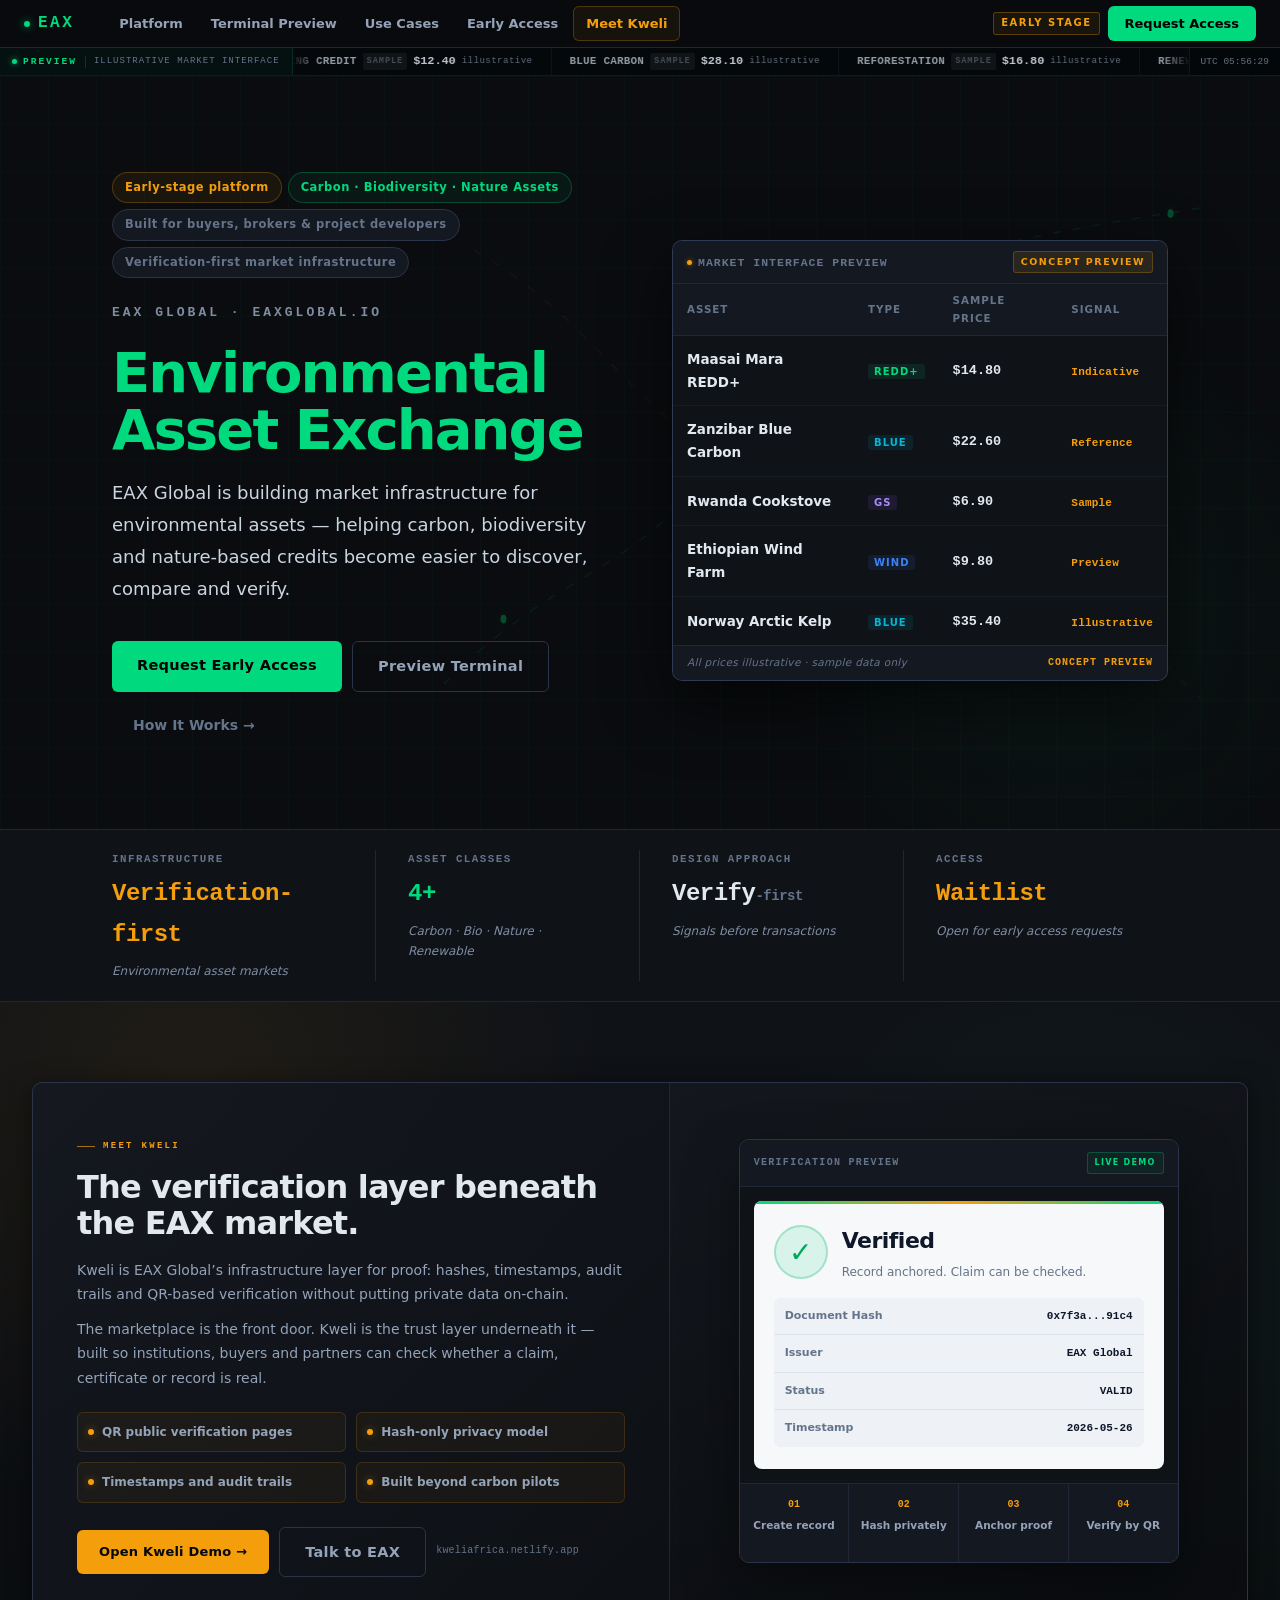
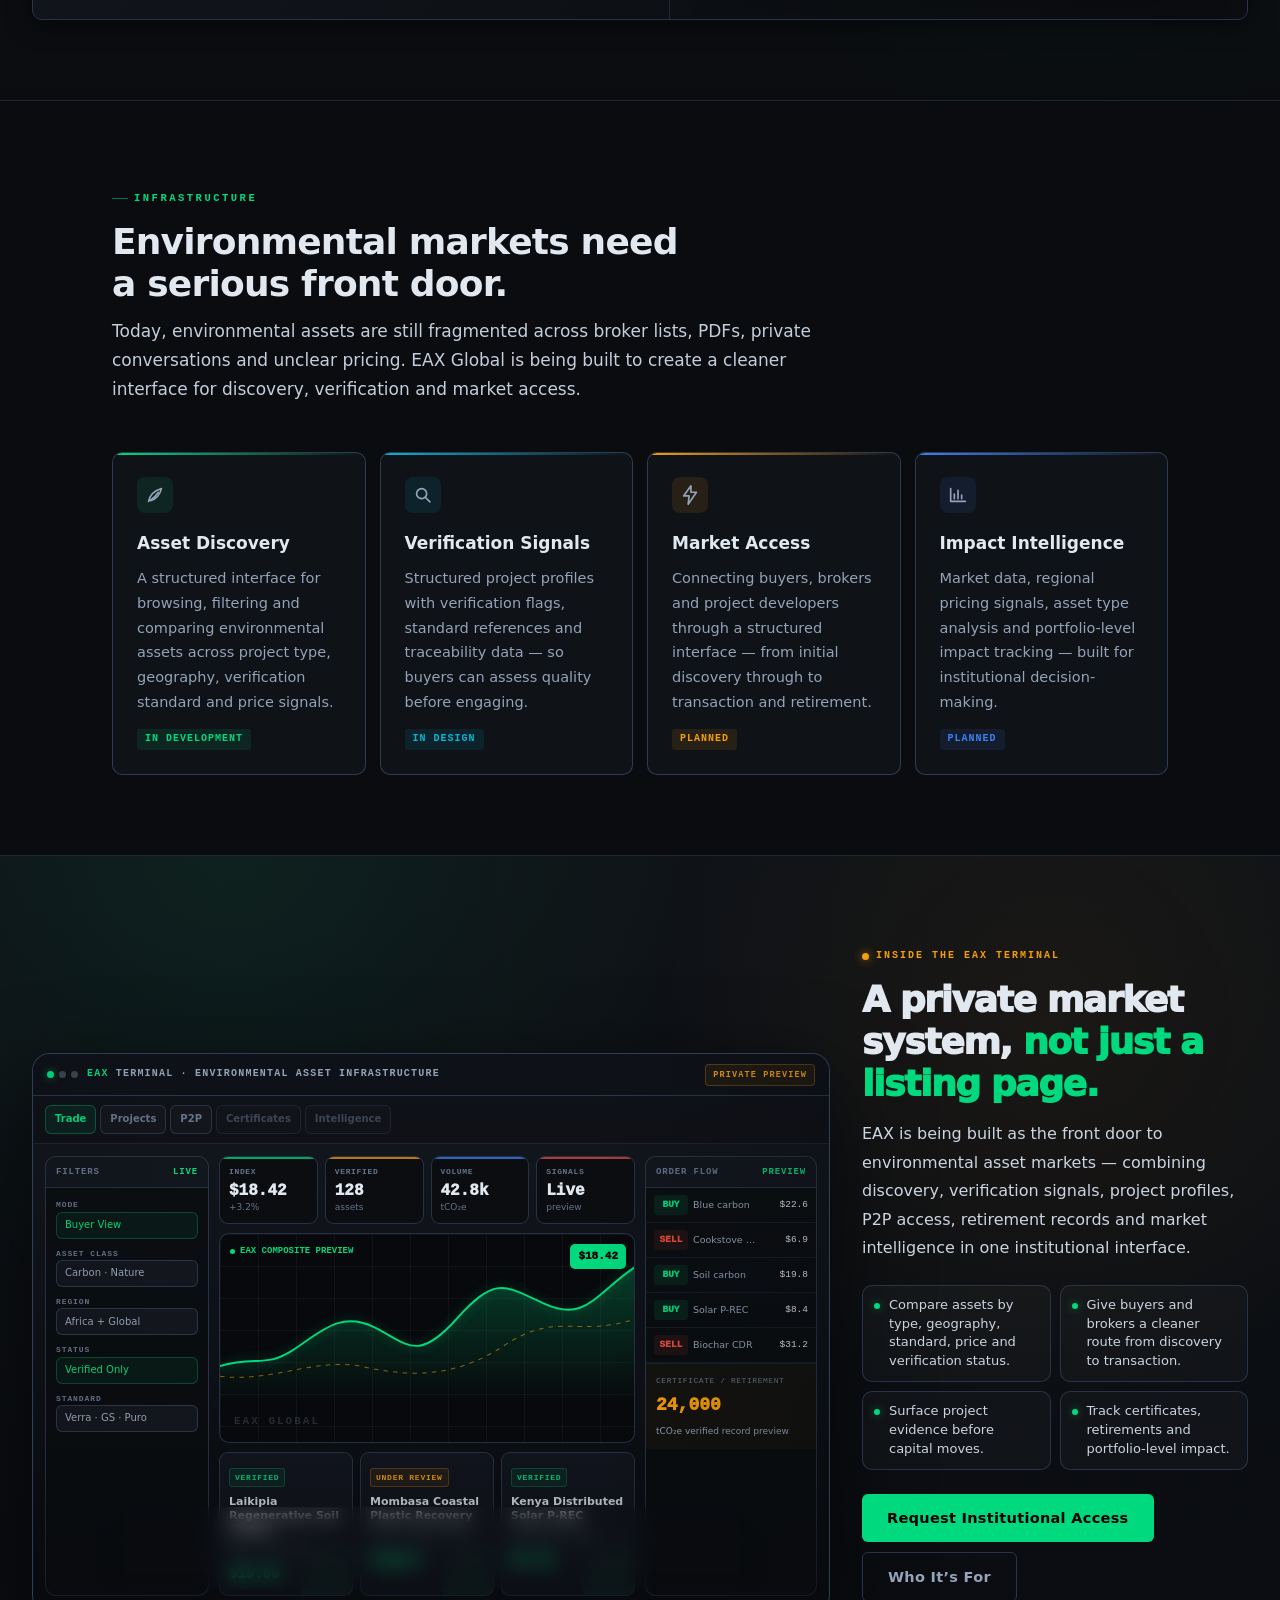
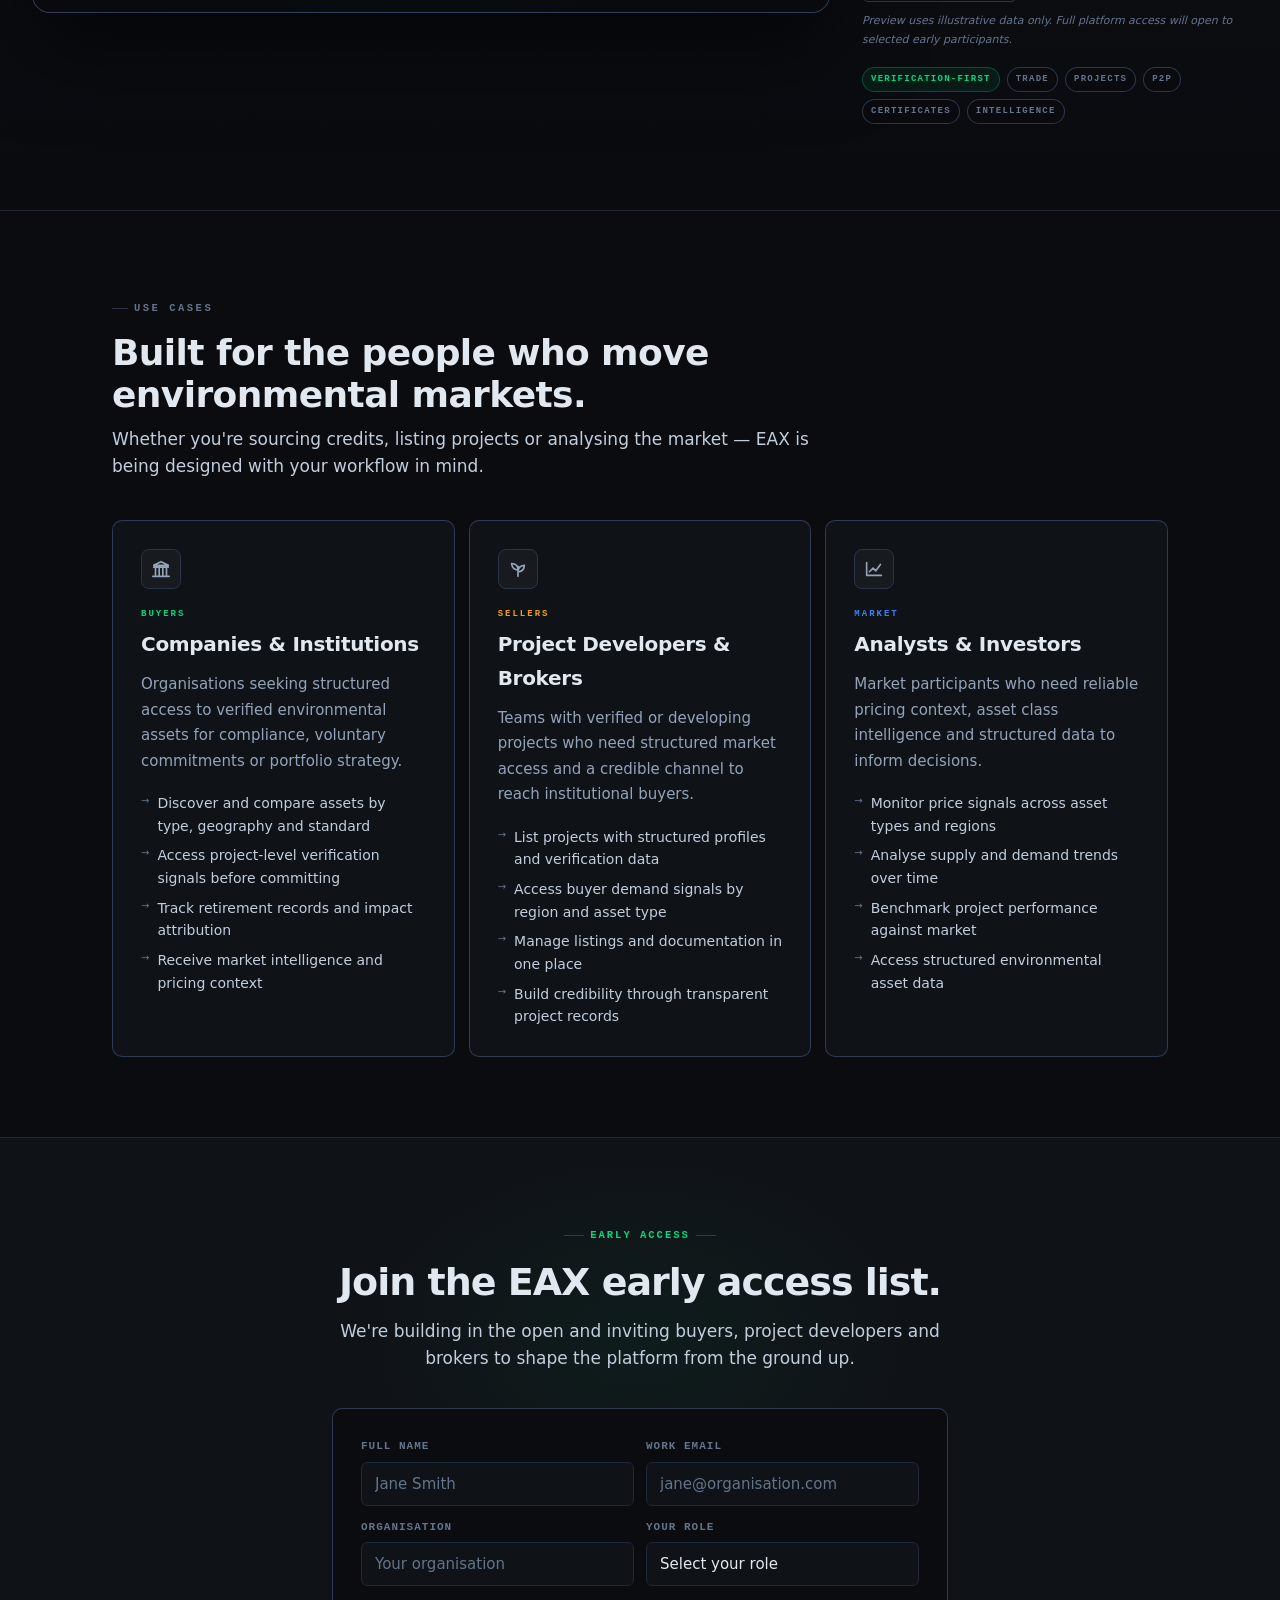
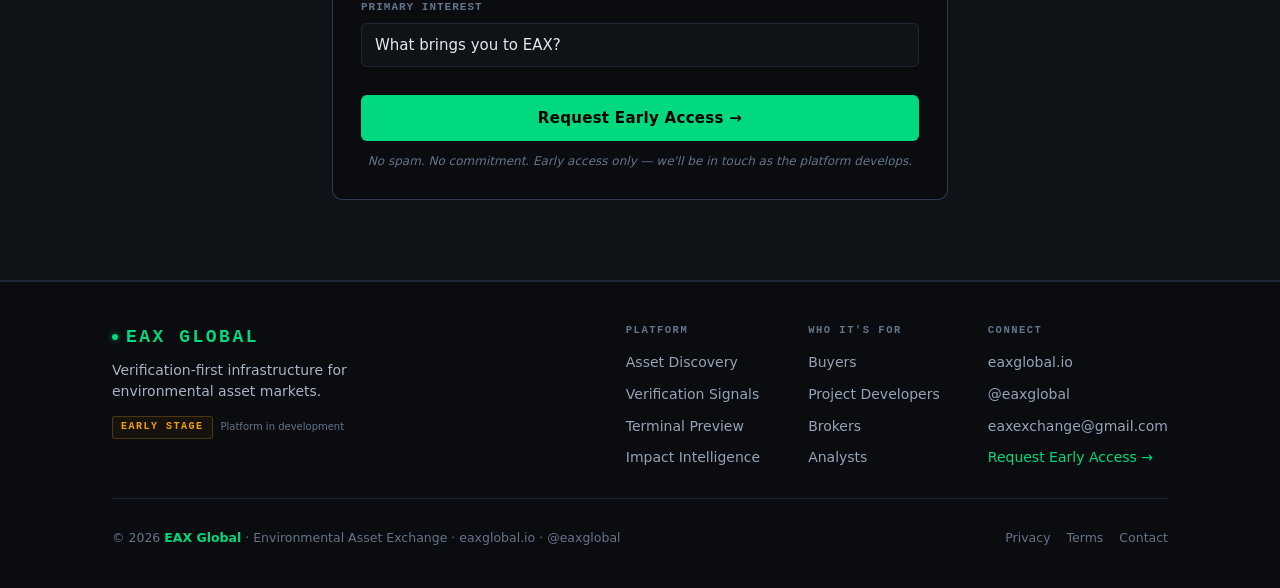
==== commit 33901d96: "Update Index.html" ====
--- a/Index.html
+++ b/Index.html
@@ -81,6 +81,8 @@
   border:1px solid transparent;
 }
 .nav-btn:hover{background:var(--bg4);color:var(--text)}
+.nav-btn.nav-kweli{color:var(--gold);font-weight:800;border-color:rgba(245,158,11,0.26);background:rgba(245,158,11,0.06)}
+.nav-btn.nav-kweli:hover{background:rgba(245,158,11,0.13);border-color:rgba(245,158,11,0.46);color:var(--gold)}
 .nav-right{display:flex;align-items:center;gap:8px;margin-left:auto}
 .nav-cta{
   padding:6px 16px;background:var(--green);color:#000;
@@ -340,6 +342,81 @@
 .stat-val.green{color:var(--green)}
 .stat-val.gold{color:var(--gold)}
 .stat-sub{font-size:10px;color:var(--text3);font-style:italic}
+
+
+/* ══ KWELI TEASER ════════════════════════════════════════════════════════ */
+#kweli{
+  background:linear-gradient(180deg,var(--bg2),var(--bg));
+  border-bottom:1px solid var(--border);
+  position:relative;
+  overflow:hidden;
+}
+#kweli::before{
+  content:'';position:absolute;inset:0;
+  background:
+    radial-gradient(circle at 15% 15%,rgba(245,158,11,0.08),transparent 34%),
+    radial-gradient(circle at 84% 48%,rgba(0,217,126,0.055),transparent 36%);
+  pointer-events:none;
+}
+.kweli-shell{
+  position:relative;z-index:1;
+  background:linear-gradient(135deg,rgba(20,24,32,0.92),rgba(10,12,15,0.96));
+  border:1px solid var(--border2);
+  border-radius:var(--radius2);
+  box-shadow:var(--shadow);
+  overflow:hidden;
+  display:grid;
+  grid-template-columns:1.05fr .95fr;
+  min-height:430px;
+}
+.kweli-copy{padding:46px 44px 42px;border-right:1px solid var(--border)}
+.kweli-kicker{
+  display:inline-flex;align-items:center;gap:8px;
+  font-family:var(--mono);font-size:9px;font-weight:800;letter-spacing:2.3px;text-transform:uppercase;
+  color:var(--gold);margin-bottom:16px;
+}
+.kweli-kicker::before{content:'';width:18px;height:1px;background:var(--gold);opacity:.65}
+.kweli-h{font-size:32px;line-height:1.12;letter-spacing:-.8px;font-weight:900;color:var(--text);max-width:590px;margin-bottom:16px}
+.kweli-h span{color:var(--gold)}
+.kweli-body{font-size:14px;line-height:1.75;color:var(--text2);max-width:610px;margin-bottom:10px}
+.kweli-body strong{color:var(--text);font-weight:800}
+.kweli-points{display:grid;grid-template-columns:repeat(2,minmax(0,1fr));gap:10px;margin:22px 0 24px;max-width:590px}
+.kweli-point{
+  display:flex;align-items:center;gap:8px;
+  padding:9px 10px;border:1px solid rgba(245,158,11,0.16);border-radius:var(--radius);
+  background:rgba(245,158,11,0.045);color:var(--text2);font-size:12px;font-weight:600;
+}
+.kweli-point::before{content:'';width:6px;height:6px;border-radius:50%;background:var(--gold);box-shadow:0 0 8px rgba(245,158,11,.45);flex-shrink:0}
+.kweli-actions{display:flex;align-items:center;gap:10px;flex-wrap:wrap}
+.btn-gold{
+  padding:11px 22px;background:var(--gold);color:#060708;border-radius:var(--radius);
+  font-size:13px;font-weight:900;letter-spacing:.2px;transition:all .18s;
+}
+.btn-gold:hover{filter:brightness(1.06);box-shadow:0 0 0 3px rgba(245,158,11,.16)}
+.kweli-note{font-family:var(--mono);font-size:10px;color:var(--text3);letter-spacing:.2px}
+.kweli-card-wrap{padding:34px;display:flex;align-items:center;justify-content:center;background:linear-gradient(180deg,rgba(255,255,255,0.015),rgba(255,255,255,0))}
+.kweli-card{
+  width:100%;max-width:440px;background:var(--bg2);border:1px solid var(--border2);border-radius:var(--radius2);
+  overflow:hidden;box-shadow:0 22px 55px rgba(0,0,0,.42);
+}
+.kweli-card-top{display:flex;align-items:center;justify-content:space-between;padding:12px 14px;background:var(--bg3);border-bottom:1px solid var(--border)}
+.kweli-card-title{font-family:var(--mono);font-size:10px;font-weight:800;letter-spacing:1.3px;color:var(--text3);text-transform:uppercase}
+.kweli-live{font-size:8px;font-weight:900;letter-spacing:1.3px;text-transform:uppercase;color:var(--green);border:1px solid rgba(0,217,126,.25);background:rgba(0,217,126,.06);padding:3px 7px;border-radius:3px}
+.kweli-screen{margin:14px;background:#f6f8fa;color:#0f172a;border-radius:8px;padding:22px 20px;position:relative;overflow:hidden}
+.kweli-screen::before{content:'';position:absolute;left:0;right:0;top:0;height:3px;background:linear-gradient(90deg,var(--green),var(--gold),var(--green))}
+.kweli-verified{display:flex;align-items:center;gap:14px;margin-bottom:16px;text-align:left}
+.kweli-check{width:54px;height:54px;border-radius:50%;display:grid;place-items:center;background:rgba(0,217,126,.12);border:2px solid rgba(0,168,93,.25);font-size:28px;font-weight:900;color:var(--green2);flex-shrink:0}
+.kweli-v-title{font-size:22px;font-weight:900;letter-spacing:-.5px;color:#0f172a}
+.kweli-v-sub{font-size:12px;color:#64748b;margin-top:2px}
+.kweli-proof{display:grid;gap:1px;background:#dbe3ed;border-radius:8px;overflow:hidden}
+.kweli-row{display:flex;justify-content:space-between;gap:16px;background:#eef2f7;padding:9px 11px;font-size:11px}
+.kweli-row span:first-child{color:#64748b;font-weight:700}
+.kweli-row span:last-child{font-family:var(--mono);font-weight:800;color:#0f172a;white-space:nowrap}
+.kweli-flow{display:grid;grid-template-columns:repeat(4,1fr);gap:1px;background:var(--border);border-top:1px solid var(--border)}
+.kweli-flow-step{background:var(--bg3);padding:13px 8px;text-align:center;min-height:78px}
+.kweli-flow-num{font-family:var(--mono);font-size:10px;font-weight:900;color:var(--gold);margin-bottom:6px}
+.kweli-flow-label{font-size:10.5px;line-height:1.3;color:var(--text2);font-weight:700}
+@media(max-width:900px){.kweli-shell{grid-template-columns:1fr}.kweli-copy{border-right:none;border-bottom:1px solid var(--border);padding:34px 24px}.kweli-h{font-size:28px}.kweli-card-wrap{padding:24px}.kweli-points{grid-template-columns:1fr}.kweli-flow{grid-template-columns:repeat(2,1fr)}}
 
 /* ══ INFRASTRUCTURE ════════════════════════════════════════════════════════ */
 #infra{background:var(--bg);border-bottom:1px solid var(--border)}
@@ -775,6 +852,7 @@
     <a href="#market" class="nav-btn">Terminal Preview</a>
     <a href="#usecases" class="nav-btn">Use Cases</a>
     <a href="#waitlist" class="nav-btn">Early Access</a>
+    <a href="#kweli" class="nav-btn nav-kweli">Meet Kweli</a>
   </div>
   <div class="nav-right">
     <span class="nav-tag">Early Stage</span>
@@ -911,6 +989,61 @@
       </div>
     </div>
   </div>
+
+
+  <!-- ══ KWELI ══════════════════════════════════════════════════════════════ -->
+  <section class="section" id="kweli">
+    <div class="section-inner-wide">
+      <div class="kweli-shell">
+        <div class="kweli-copy fade-up">
+          <div class="kweli-kicker">Meet Kweli</div>
+          <h2 class="kweli-h">The verification layer beneath the EAX market.</h2>
+          <p class="kweli-body">Kweli is EAX Global’s infrastructure layer for proof: hashes, timestamps, audit trails and QR-based verification without putting private data on-chain.</p>
+          <p class="kweli-body">The marketplace is the front door. Kweli is the trust layer underneath it — built so institutions, buyers and partners can check whether a claim, certificate or record is real.</p>
+          <div class="kweli-points">
+            <div class="kweli-point">QR public verification pages</div>
+            <div class="kweli-point">Hash-only privacy model</div>
+            <div class="kweli-point">Timestamps and audit trails</div>
+            <div class="kweli-point">Built beyond carbon pilots</div>
+          </div>
+          <div class="kweli-actions">
+            <a class="btn-gold" href="https://kweliafrica.netlify.app/" target="_blank" rel="noopener noreferrer">Open Kweli Demo →</a>
+            <a class="btn-outline" href="#waitlist">Talk to EAX</a>
+            <span class="kweli-note">kweliafrica.netlify.app</span>
+          </div>
+        </div>
+        <div class="kweli-card-wrap fade-up" style="transition-delay:0.12s">
+          <div class="kweli-card" aria-label="Kweli verification preview">
+            <div class="kweli-card-top">
+              <span class="kweli-card-title">Verification Preview</span>
+              <span class="kweli-live">Live demo</span>
+            </div>
+            <div class="kweli-screen">
+              <div class="kweli-verified">
+                <div class="kweli-check">✓</div>
+                <div>
+                  <div class="kweli-v-title">Verified</div>
+                  <div class="kweli-v-sub">Record anchored. Claim can be checked.</div>
+                </div>
+              </div>
+              <div class="kweli-proof">
+                <div class="kweli-row"><span>Document Hash</span><span>0x7f3a...91c4</span></div>
+                <div class="kweli-row"><span>Issuer</span><span>EAX Global</span></div>
+                <div class="kweli-row"><span>Status</span><span>VALID</span></div>
+                <div class="kweli-row"><span>Timestamp</span><span>2026-05-26</span></div>
+              </div>
+            </div>
+            <div class="kweli-flow">
+              <div class="kweli-flow-step"><div class="kweli-flow-num">01</div><div class="kweli-flow-label">Create record</div></div>
+              <div class="kweli-flow-step"><div class="kweli-flow-num">02</div><div class="kweli-flow-label">Hash privately</div></div>
+              <div class="kweli-flow-step"><div class="kweli-flow-num">03</div><div class="kweli-flow-label">Anchor proof</div></div>
+              <div class="kweli-flow-step"><div class="kweli-flow-num">04</div><div class="kweli-flow-label">Verify by QR</div></div>
+            </div>
+          </div>
+        </div>
+      </div>
+    </div>
+  </section>
 
   <!-- ══ INFRASTRUCTURE ════════════════════════════════════════════════════ -->
   <section class="section" id="infra">
@@ -1349,7 +1482,7 @@
 
 /* ══ NAV ACTIVE STATE ════════════════════════════════════════════════════ */
 (function(){
-  var sections = ['infra','market','usecases','waitlist'];
+  var sections = ['kweli','infra','market','usecases','waitlist'];
   var btns = document.querySelectorAll('.nav-btn[href]');
   window.addEventListener('scroll', function(){
     var scrollY = window.scrollY + 120;
